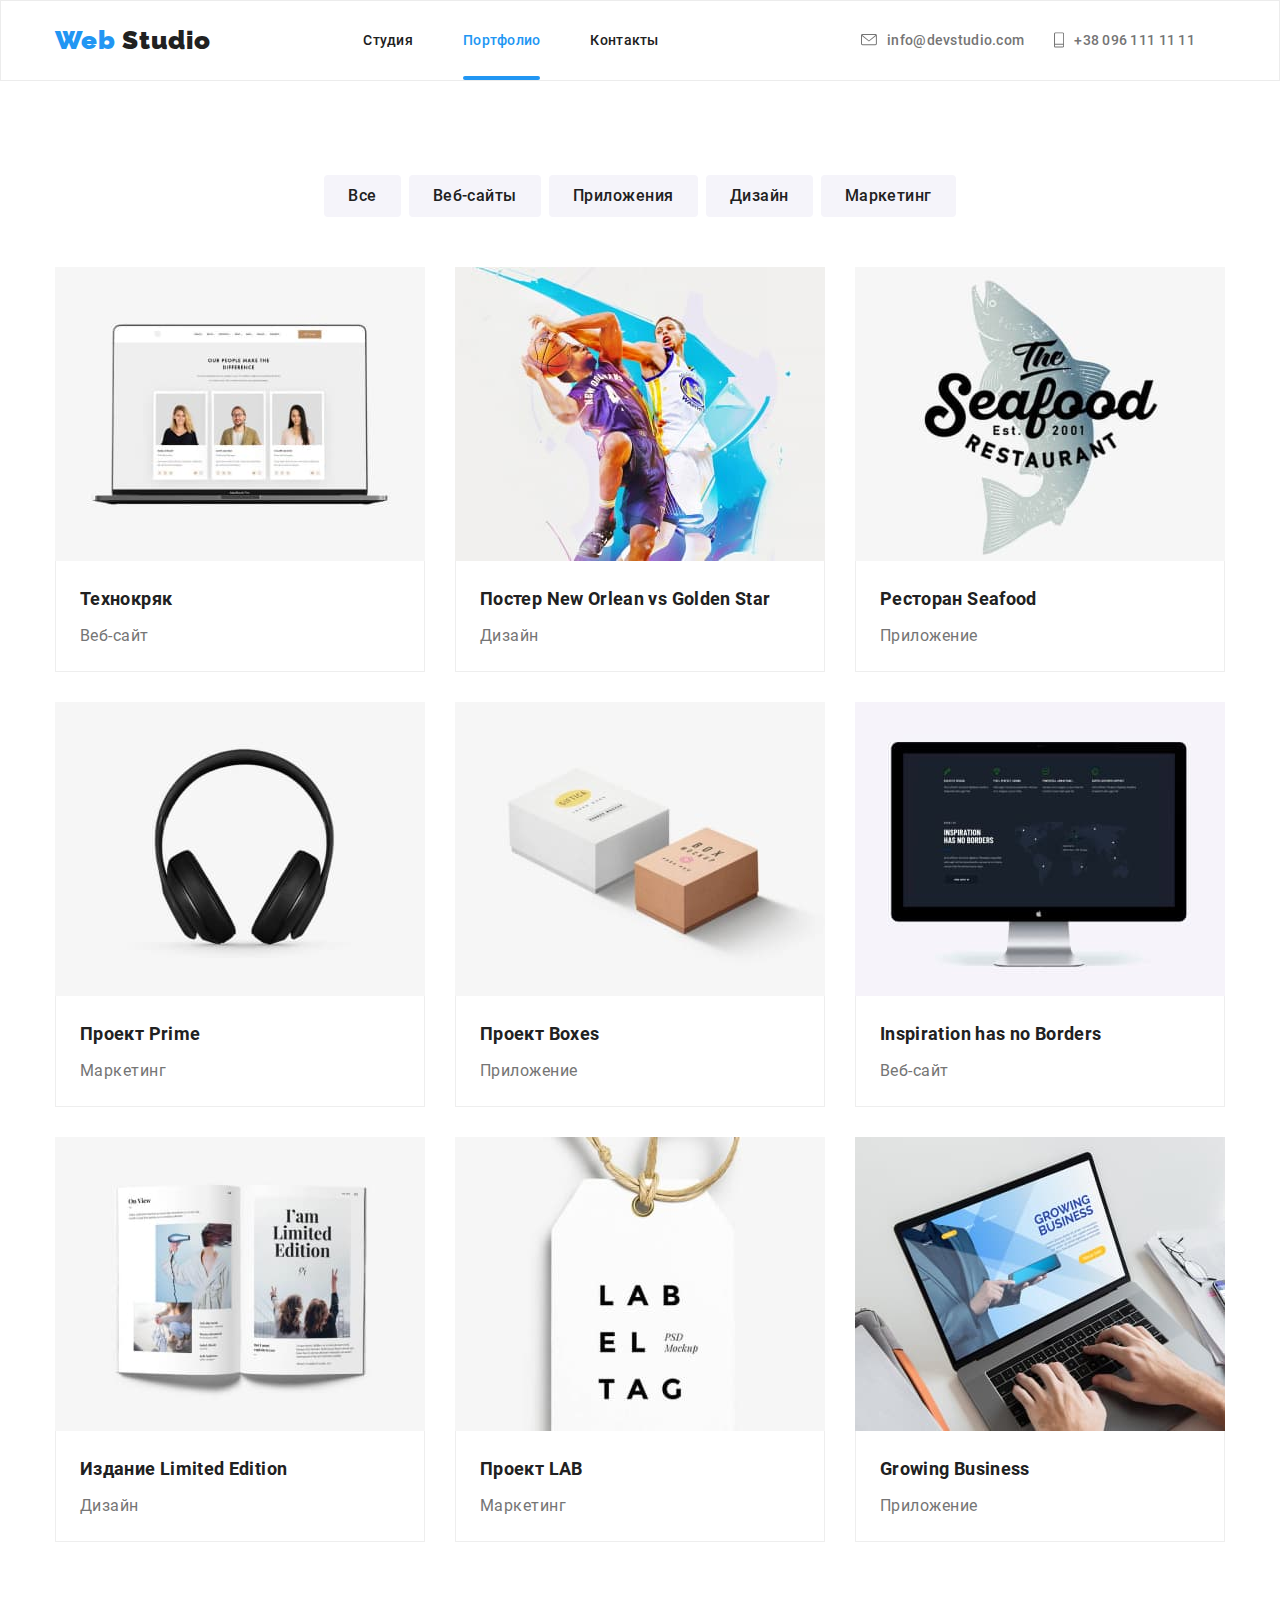
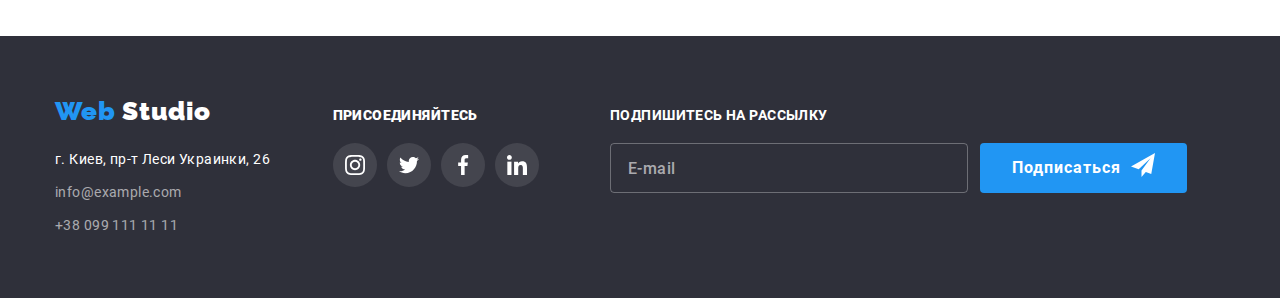
==== portfolio.html @ 79a1f480 "додав файли в новий репозиторій" ====
<!DOCTYPE html>
<html lang="ru">
  <head>
    <meta charset="UTF-8" />
    <meta name="viewport" content="width=device-width, initial-scale=1.0" />
    <title>Portfolio</title>
    <link rel="stylesheet" href="./css/portfolio.min.css" />
  </head>

  <body>
    <header class="header-page">
      <div class="container navigation">
        <a href="./" class="logo-header"
          ><span class="logo-web">Web </span>Studio</a
        >
        <nav>
          <ul class="list nav-list">
            <li class="nav-list-item">
              <a href="./index.html" class="menu-link"> Студия </a>
            </li>
            <li class="nav-list-item">
              <a href="./portfolio.html" class="menu-link current">Портфолио</a>
            </li>
            <li class="nav-list-item">
              <a href="#" class="menu-link">Контакты</a>
            </li>
          </ul>
        </nav>
        <div class="link-list">
          <a href="mailto:info@devstudio.com" class="contacts-link"
            ><svg class="mail-link" width="16" height="12">
              <use href="./img/icons/sprite.svg#icon-letter"></use>
            </svg>
            info@devstudio.com
          </a>

          <a href="tel:+380961111111" class="contacts-link"
            ><svg class="mail-link" width="10" height="16">
              <use href="./img/icons/sprite.svg#icon-mobile"></use>
            </svg>
            +38 096 111 11 11
          </a>
        </div>
      </div>
    </header>
    <main>
      <h1 hidden>Portfolio</h1>
      <!--Projects-->
      <section class="section-portfolio">
        <div class="container pf-container">
          <ul class="list button-list">
            <li class="button-list-item">
              <button type="button" class="btn-portfolio">Все</button>
            </li>
            <li class="button-list-item">
              <button type="button" class="btn-portfolio">Веб-сайты</button>
            </li>
            <li class="button-list-item">
              <button type="button" class="btn-portfolio">Приложения</button>
            </li>
            <li class="button-list-item">
              <button type="button" class="btn-portfolio">Дизайн</button>
            </li>
            <li class="button-list-item">
              <button type="button" class="btn-portfolio">Маркетинг</button>
            </li>
          </ul>
        </div>
        <div class="container">
          <ul class="list projects-list">
            <li class="projects-list-item">
              <a href="#" aria-label="ссылка Технокряк" class="project-link">
                <div class="portfolio-box">
                  <img
                    src="./portfolioimg/website1.jpg"
                    alt="Технокряк"
                    width="370"
                  />
                  <p class="text-portfolio-box">
                    Технокряк это современная площадка распространения
                    коронавируса. Компании используют эту платформу для
                    цифрового шпионажа и атак на защищённые сервера конкурентов.
                  </p>
                </div>
                <div class="text-border">
                  <h3 class="names-pf">Технокряк</h3>
                  <p class="text-pf">Веб-сайт</p>
                </div>
              </a>
            </li>
            <li class="projects-list-item">
              <a
                href="#"
                aria-label="Постер New Orlean vs Golden Star"
                class="project-link"
              >
                <div class="portfolio-box">
                  <img
                    src="./portfolioimg/design.jpg"
                    alt="Технокряк"
                    width="370"
                  />
                  <p class="text-portfolio-box">
                    Технокряк это современная площадка распространения
                    коронавируса. Компании используют эту платформу для
                    цифрового шпионажа и атак на защищённые сервера конкурентов.
                  </p>
                </div>
                <div class="text-border">
                  <h3 lang="eng" class="names-pf">
                    Постер New Orlean vs Golden Star
                  </h3>
                  <p class="text-pf">Дизайн</p>
                </div>
              </a>
            </li>
            <li class="projects-list-item">
              <a href="#" aria-label="Ресторан Seafood" class="project-link"
                ><div class="portfolio-box">
                  <img
                    src="./portfolioimg/app1.jpg"
                    alt="Технокряк"
                    width="370"
                  />
                  <p class="text-portfolio-box">
                    Технокряк это современная площадка распространения
                    коронавируса. Компании используют эту платформу для
                    цифрового шпионажа и атак на защищённые сервера конкурентов.
                  </p>
                </div>
                <div class="text-border">
                  <h3 class="names-pf">Ресторан Seafood</h3>
                  <p class="text-pf">Приложение</p>
                </div>
              </a>
            </li>
            <li class="projects-list-item">
              <a href="#" aria-label="Проект Prime" class="project-link"
                ><div class="portfolio-box">
                  <img
                    src="./portfolioimg/marketing.jpg"
                    alt="Технокряк"
                    width="370"
                  />
                  <p class="text-portfolio-box">
                    Технокряк это современная площадка распространения
                    коронавируса. Компании используют эту платформу для
                    цифрового шпионажа и атак на защищённые сервера конкурентов.
                  </p>
                </div>
                <div class="text-border">
                  <h3 class="names-pf">Проект Prime</h3>
                  <p class="text-pf">Маркетинг</p>
                </div>
              </a>
            </li>
            <li class="projects-list-item">
              <a href="#" aria-label="Проект Boxes" class="project-link"
                ><div class="portfolio-box">
                  <img
                    src="./portfolioimg/app2.jpg"
                    alt="Технокряк"
                    width="370"
                  />
                  <p class="text-portfolio-box">
                    Технокряк это современная площадка распространения
                    коронавируса. Компании используют эту платформу для
                    цифрового шпионажа и атак на защищённые сервера конкурентов.
                  </p>
                </div>
                <div class="text-border">
                  <h3 class="names-pf">Проект Boxes</h3>
                  <p class="text-pf">Приложение</p>
                </div>
              </a>
            </li>
            <li class="projects-list-item">
              <a
                href="#"
                aria-label="Inspiration has no Borders"
                class="project-link"
                ><div class="portfolio-box">
                  <img
                    src="./portfolioimg/website2.jpg"
                    alt="Технокряк"
                    width="370"
                  />
                  <p class="text-portfolio-box">
                    Технокряк это современная площадка распространения
                    коронавируса. Компании используют эту платформу для
                    цифрового шпионажа и атак на защищённые сервера конкурентов.
                  </p>
                </div>
                <div class="text-border">
                  <h3 lang="eng" class="names-pf">
                    Inspiration has no Borders
                  </h3>
                  <p class="text-pf">Веб-сайт</p>
                </div>
              </a>
            </li>
            <li class="projects-list-item">
              <a
                href="#"
                aria-label="Издание Limited Edition"
                class="project-link"
                ><div class="portfolio-box">
                  <img
                    src="./portfolioimg/design2.jpg"
                    alt="Технокряк"
                    width="370"
                  />
                  <p class="text-portfolio-box">
                    Технокряк это современная площадка распространения
                    коронавируса. Компании используют эту платформу для
                    цифрового шпионажа и атак на защищённые сервера конкурентов.
                  </p>
                </div>
                <div class="text-border">
                  <h3 class="names-pf">Издание Limited Edition</h3>
                  <p class="text-pf">Дизайн</p>
                </div>
              </a>
            </li>
            <li class="projects-list-item">
              <a href="#" aria-label="Проект LAB" class="project-link"
                ><div class="portfolio-box">
                  <img
                    src="./portfolioimg/marketing2.jpg"
                    alt="Технокряк"
                    width="370"
                  />
                  <p class="text-portfolio-box">
                    Технокряк это современная площадка распространения
                    коронавируса. Компании используют эту платформу для
                    цифрового шпионажа и атак на защищённые сервера конкурентов.
                  </p>
                </div>
                <div class="text-border">
                  <h3 class="names-pf">Проект LAB</h3>
                  <p class="text-pf">Маркетинг</p>
                </div>
              </a>
            </li>
            <li class="projects-list-item">
              <a href="#" aria-label="Growing Business" class="project-link">
                <div class="portfolio-box">
                  <img
                    src="./portfolioimg/app3.jpg"
                    alt="Технокряк"
                    width="370"
                  />
                  <p class="text-portfolio-box">
                    Технокряк это современная площадка распространения
                    коронавируса. Компании используют эту платформу для
                    цифрового шпионажа и атак на защищённые сервера конкурентов.
                  </p>
                </div>
                <div class="text-border">
                  <h3 lang="eng" class="names-pf">Growing Business</h3>
                  <p class="text-pf">Приложение</p>
                </div>
              </a>
            </li>
          </ul>
        </div>
      </section>
    </main>

    <footer class="footer">
      <div class="container footer-container">
        <div class="footer-div">
          <a href="./" class="logo-footer"
            ><span class="logo-web">Web </span>Studio</a
          >
          <address class="address">
            <p>г. Киев, пр-т Леси Украинки, 26</p>
            <a href="mailto:info@example.com" class="address-link"
              >info@example.com</a
            >
            <a href="tel:+380991111111" class="address-link"
              >+38 099 111 11 11</a
            >
          </address>
        </div>

        <!--JoinUS-->
        <div class="join-us footer-div">
          <p><b>ПРИСОЕДИНЯЙТЕСЬ</b></p>
          <ul class="list join-us-list">
            <li class="join-us-list-item item-instagram">
              <a href="#" aria-label="ссылка Instagram"></a>
            </li>
            <li class="join-us-list-item item-twitter">
              <a href="#" aria-label="ссылка Twitter"></a>
            </li>
            <li class="join-us-list-item item-facebook">
              <a href="#" aria-label="ссылка Facebook"></a>
            </li>
            <li class="join-us-list-item item-linkin">
              <a href="#" aria-label="ссылка LinkIn"></a>
            </li>
          </ul>
        </div>
        <!--for mailing-block-->
        <div class="mailing">
          <p><b>ПОДПИШИТЕСЬ НА РАССЫЛКУ</b></p>
          <div class="mailing-block">
            <input
              type="mail"
              class="input-mailing-block"
              placeholder="E-mail"
            />
            <button type="button" class="btn">Подписаться</button>
          </div>
        </div>
      </div>
    </footer>
  </body>
</html>
---- css/portfolio.min.css ----
@font-face{font-family:"Roboto";font-style:normal;font-weight:400;src:url("../fonts/roboto/roboto-v20-latin_cyrillic-regular.woff2") format("woff2"),url("../fonts/roboto/roboto-v20-latin_cyrillic-regular.woff") format("woff")}@font-face{font-family:"Roboto";font-style:normal;font-weight:500;src:url("../fonts/roboto/roboto-v20-latin_cyrillic-500.woff2") format("woff2"),url("../fonts/roboto/roboto-v20-latin_cyrillic-500.woff") format("woff")}@font-face{font-family:"Roboto";font-style:normal;font-weight:700;src:url("../fonts/roboto/roboto-v20-latin_cyrillic-700.woff2") format("woff2"),url("../fonts/roboto/roboto-v20-latin_cyrillic-700.woff") format("woff")}@font-face{font-family:"Roboto";font-style:normal;font-weight:900;src:url("../fonts/roboto/roboto-v20-latin_cyrillic-900.woff2") format("woff2"),url("../fonts/roboto/roboto-v20-latin_cyrillic-900.woff") format("woff")}@font-face{font-family:"Raleway";font-style:normal;font-weight:900;src:url("../fonts/raleway/raleway-v17-latin_cyrillic-900.woff2") format("woff2"),url("../fonts/raleway/raleway-v17-latin_cyrillic-900.woff") format("woff")}/*! modern-normalize v1.0.0 | MIT License | https://github.com/sindresorhus/modern-normalize */*,*::before,*::after{box-sizing:border-box}:root{tab-size:4}html{line-height:1.15;-webkit-text-size-adjust:100%}body{margin:0}body{font-family:system-ui,-apple-system,"Segoe UI",Roboto,Helvetica,Arial,sans-serif,"Apple Color Emoji","Segoe UI Emoji"}hr{height:0;color:inherit}abbr[title]{text-decoration:underline dotted}b,strong{font-weight:bolder}code,kbd,samp,pre{font-family:ui-monospace, SFMono-Regular, Consolas, "Liberation Mono", Menlo, monospace;font-size:1em}small{font-size:80%}sub,sup{font-size:75%;line-height:0;position:relative;vertical-align:baseline}sub{bottom:-0.25em}sup{top:-0.5em}table{text-indent:0;border-color:inherit}button,input,optgroup,select,textarea{font-family:inherit;font-size:100%;line-height:1.15;margin:0}button,select{text-transform:none}button,[type="button"],[type="reset"],[type="submit"]{-webkit-appearance:button}::-moz-focus-inner{border-style:none;padding:0}:-moz-focusring{outline:1px dotted ButtonText}:-moz-ui-invalid{box-shadow:none}legend{padding:0}progress{vertical-align:baseline}::-webkit-inner-spin-button,::-webkit-outer-spin-button{height:auto}[type="search"]{-webkit-appearance:textfield;outline-offset:-2px}::-webkit-search-decoration{-webkit-appearance:none}::-webkit-file-upload-button{-webkit-appearance:button;font:inherit}summary{display:list-item}html{box-sizing:border-box}*,*::before,*::after{box-sizing:inherit}body{font-family:Roboto, sans-serif;font-size:14px;line-height:1.714;letter-spacing:0.03em;background-color:#fff;color:#757575;margin:0px}.container{width:1200px;padding-left:15px;padding-right:15px;margin-left:auto;margin-right:auto}.pf-container{margin-bottom:50px}section{padding-top:94px;padding-bottom:94px}.section-title{margin-bottom:50px;font-weight:700;font-size:36px;line-height:1.167;letter-spacing:0.03em;text-align:center;color:#212121}.main-text{font-weight:400;font-size:14px;line-height:1.714;letter-spacing:0.03em;color:#757575}h2,p{margin-top:0px;margin-bottom:0px}.list{list-style:none;margin:0;padding:0}.logo-header,.logo-footer,.logo-web{font-family:Raleway, sans-serif;font-style:normal;font-weight:bold;font-size:26px;line-height:1.192;letter-spacing:0.03em;text-decoration:none}.logo-header{color:#212121}.logo-footer{color:#fff}.logo-web{color:#2196f3}.menu-link{display:block;font-style:normal;font-weight:500;font-size:14px;line-height:1.143;letter-spacing:0.02em;color:#212121;text-decoration:none;transition:color 250ms cubic-bezier(0.4, 0, 0.2, 1)}.menu-link:hover,.menu-link:focus{color:#2196f3}.menu-link.current{color:#2196f3}.current::after{content:" ";position:absolute;left:0;bottom:-32px;display:block;width:100%;height:4px;border-radius:2px;color:#2196f3;background-color:#2196f3}.pf-container{margin-bottom:50px}.button-list{display:flex;justify-content:center}.button-list-item:not(:last-child){margin-right:8px}.btn-portfolio{display:inline-flex;padding:6px 22px;font-family:inherit;font-weight:500;font-size:16px;line-height:1.625;letter-spacing:0.03em;color:#212121;background-color:#f5f4fa;border-color:transparent;border-radius:4px;box-shadow:none;transition:color 250ms cubic-bezier(0.4, 0, 0.2, 1),box-shadow 250ms cubic-bezier(0.4, 0, 0.2, 1),background-color 250ms cubic-bezier(0.4, 0, 0.2, 1)}.btn-portfolio:hover,.btn-portfolio:focus{color:#fff;background-color:#2196f3;box-shadow:0px 3px 1px rgba(0,0,0,0.1),0px 1px 2px rgba(0,0,0,0.08),0px 2px 2px rgba(0,0,0,0.12)}.projects-list{display:flex;flex-wrap:wrap}.projects-list-item{width:calc((100% - 30px * 2) / 3);margin-right:30px;justify-content:center;box-shadow:none}.projects-list-item:hover,.projects-list-item:focus{box-shadow:0px 1px 1px rgba(0,0,0,0.12),0px 4px 4px rgba(0,0,0,0.06),1px 4px 6px rgba(0,0,0,0.16)}.projects-list-item:nth-child(3n){margin-right:0}.projects-list-item:nth-child(n+4){margin-top:30px}.projects-list-item a{text-decoration:none}.project-link p,.project-link h3{padding-left:24px;padding-right:24px}.portfolio-box{position:relative;height:294px;overflow:hidden}.text-portfolio-box{padding:63px 24px;position:absolute;top:0;left:0;opacity:0;transform:translateY(100%);transition:transform 250ms cubic-bezier(0.4, 0, 0.2, 1);z-index:1;font-style:normal;font-weight:400;font-size:18px;line-height:1.56;color:#fff;background:rgba(33,150,243,0.9)}.projects-list-item:hover .text-portfolio-box{transform:translateY(0);opacity:1}.text-border{margin:0;padding-top:20px;padding-bottom:20px;border:1px solid #eeeeee;border-top:none;z-index:3}.names-pf{margin-top:0;margin-bottom:4px;font-style:normal;font-weight:700;font-size:18px;line-height:2;letter-spacing:0.02em;color:#212121}.text-pf{font-style:normal;font-weight:400;font-size:16px;line-height:1.88;letter-spacing:0.03em;color:#757575}.btn{display:inline-flex;padding:10px 32px;min-width:200px;font-family:inherit;font-weight:700;font-size:16px;line-height:1.875;letter-spacing:0.06em;border-radius:4px;color:#fff;background-color:#2196f3;border:transparent;box-shadow:none}.btn:hover,.btn:focus{color:#fff;background-color:#2196f3;box-shadow:0px 3px 1px rgba(0,0,0,0.1),0px 1px 2px rgba(0,0,0,0.08),0px 2px 2px rgba(0,0,0,0.12)}.modal .btn{justify-content:center;box-shadow:0px 4px 4px rgba(0,0,0,0.15)}.modal-button{position:absolute;top:4px;right:8px;display:inline-flex;justify-content:center;align-items:center;width:35px;height:35px;border-radius:50%;border:1px solid rgba(0,0,0,0.1);background-color:#fff;transition:fill 250ms cubic-bezier(0.4, 0, 0.2, 1)}.modal-button:hover,.modal-button:focus{fill:#2196f3;outline:none}.mailing-block{display:flex;margin-top:20px}.mailing-block .btn::after{content:" ";background-image:url("../../img/icons/sendicon.svg");background-repeat:no-repeat;margin-left:10px;width:24px;height:24px}.mailing-block .btn:hover{color:#fff;background-color:#2196f3}.form{width:448px}.form-logo{position:absolute;top:50%;left:12px;transform:translateY(-50%);transition:fill 250ms cubic-bezier(0.4, 0, 0.2, 1)}.form-field:focus-within .form-logo{fill:#2196f3}.form-field{position:relative;display:flex;margin-top:30px;font-style:normal;font-weight:500;font-size:14px;line-height:1.7;letter-spacing:0.03em;color:rgba(117,117,117,0.5)}.form-field-input{width:100%;height:40px;margin:0;padding-left:40px;font:inherit;border:1px solid rgba(33,33,33,0.2);border-radius:4px;transition:border 250ms cubic-bezier(0.4, 0, 0.2, 1)}.form-field-label{position:absolute;transform:translateY(-150%);font-style:normal;font-weight:500;font-size:12px;line-height:1.17;color:#757575}.form-field-textarea{width:100%;height:96px;margin:0;padding-left:12px;font:inherit;border:1px solid rgba(33,33,33,0.2);border-radius:4px;resize:none;transition:border 250ms cubic-bezier(0.4, 0, 0.2, 1)}.form-field:focus-within .form-field-input{border:1px solid #2196f3;border-radius:4px;outline:none}.form-field-textarea::placeholder{font-family:Roboto;font-style:normal;font-weight:500;font-size:14px;line-height:1.14;letter-spacing:0.01em;color:rgba(117,117,117,0.5)}.form-field:focus-within .form-field-textarea{border:1px solid #2196f3;border-radius:4px;outline:none}.form-field-agree{position:relative;display:flex;justify-content:start;align-items:center;width:100%;margin-top:30px;margin-bottom:35px;padding-left:10px;padding-right:10px}.form-field-agree-label{display:flex;align-items:center;padding-left:20px}.form-field-agree-input{position:absolute;appearance:none;-webkit-appearance:none;-moz-appearance:none}.form-field-agree .checked-icon{position:absolute;transform:translateX(-20px);display:inline-block;width:16px;height:15px;border:2px solid #212121;border-radius:2px;transition:border 250ms cubic-bezier(0.4, 0, 0.2, 1)}.form-field-agree .form-field-link{margin-left:5px;font-style:normal;font-weight:500;font-size:14px;line-height:1.7;letter-spacing:0.03em;color:#2196f3}.form-field-agree-input:checked+.checked-icon{border-color:#2196f3;background-color:#2196f3;background-image:url(../img/check.svg);background-size:contain;background-origin:border-box}.input-mailing-block{display:inline-block;margin-right:12px;padding-left:17px;width:358px;height:50px;font-family:inherit;font-style:normal;font-weight:500;font-size:16px;line-height:1.25;letter-spacing:0.03em;color:rgba(255,255,255,0.6);background-color:transparent;border:1px solid rgba(255,255,255,0.3);border-radius:4px}.input-mailing-block::placeholder{font-style:normal;font-weight:500;font-size:16px;line-height:1.25;letter-spacing:0.03em;color:rgba(255,255,255,0.6)}.header-page{display:flex;border:1px solid #ececec}.navigation{display:flex;justify-content:space-between;align-items:center;padding-top:24px;padding-bottom:24px}.nav-list{display:flex}.nav-list-item{position:relative}.nav-list-item:not(last-child){margin-right:50px}.link-list{display:flex}.contacts-link{display:inline-flex;align-items:center;font-style:normal;font-weight:500;font-size:14px;line-height:1.142;letter-spacing:0.02em;text-decoration:none;color:#757575;transition:color 250ms cubic-bezier(0.4, 0, 0.2, 1)}.contacts-link:hover,.contacts-link:focus{color:#2196f3}.contacts-link:not(last-child){margin-right:30px}.mail-link{display:inline-block;vertical-align:middle;margin-right:10px;fill:currentColor}.footer{padding-top:60px;padding-bottom:60px;background:#2f303a}.footer-container{display:flex;align-items:baseline}.footer-div{width:calc((50% - 30px) / 2)}.footer-div-div:not(:last-child){margin-right:30px}.join-us{font-weight:700;font-size:14px;line-height:1.143;letter-spacing:0.03em;color:#fff}.join-us-list{display:flex;margin-top:20px}.join-us-list-item{width:44px;height:44px;background-repeat:no-repeat;background-position:center;border-radius:50%;background-color:rgba(255,255,255,0.1);transition:background-color 250ms cubic-bezier(0.4, 0, 0.2, 1)}.join-us-list-item:not(:last-child){margin-right:10px}.join-us-list-item:hover,.join-us-list-item:focus{background-color:#2196f3}.mailing{font-size:14px;line-height:1.143;letter-spacing:0.03em;color:#fff}.item-instagram{background-image:url("../img/icons/instagramft.svg")}.item-twitter{background-image:url("../img/icons/twitterft.svg")}.item-facebook{background-image:url("../img/icons/facebookft.svg")}.item-linkin{background-image:url("../img/icons/linkedinft.svg")}.address{margin-top:20px;font-style:inherit;font-weight:400;font-size:14px;line-height:1.714;letter-spacing:0.03em;color:#fff}.address-link{display:block;font-weight:400;font-size:14px;line-height:1.714;letter-spacing:0.03em;text-decoration:none;color:rgba(255,255,255,0.6);transition:color 250ms cubic-bezier(0.4, 0, 0.2, 1)}.address-link:hover,.address-link:focus{color:#2196f3}.address p{display:inline-block;margin-bottom:9px}.address-link:not(:last-child){margin-bottom:9px}
/*# sourceMappingURL=portfolio.min.css.map */
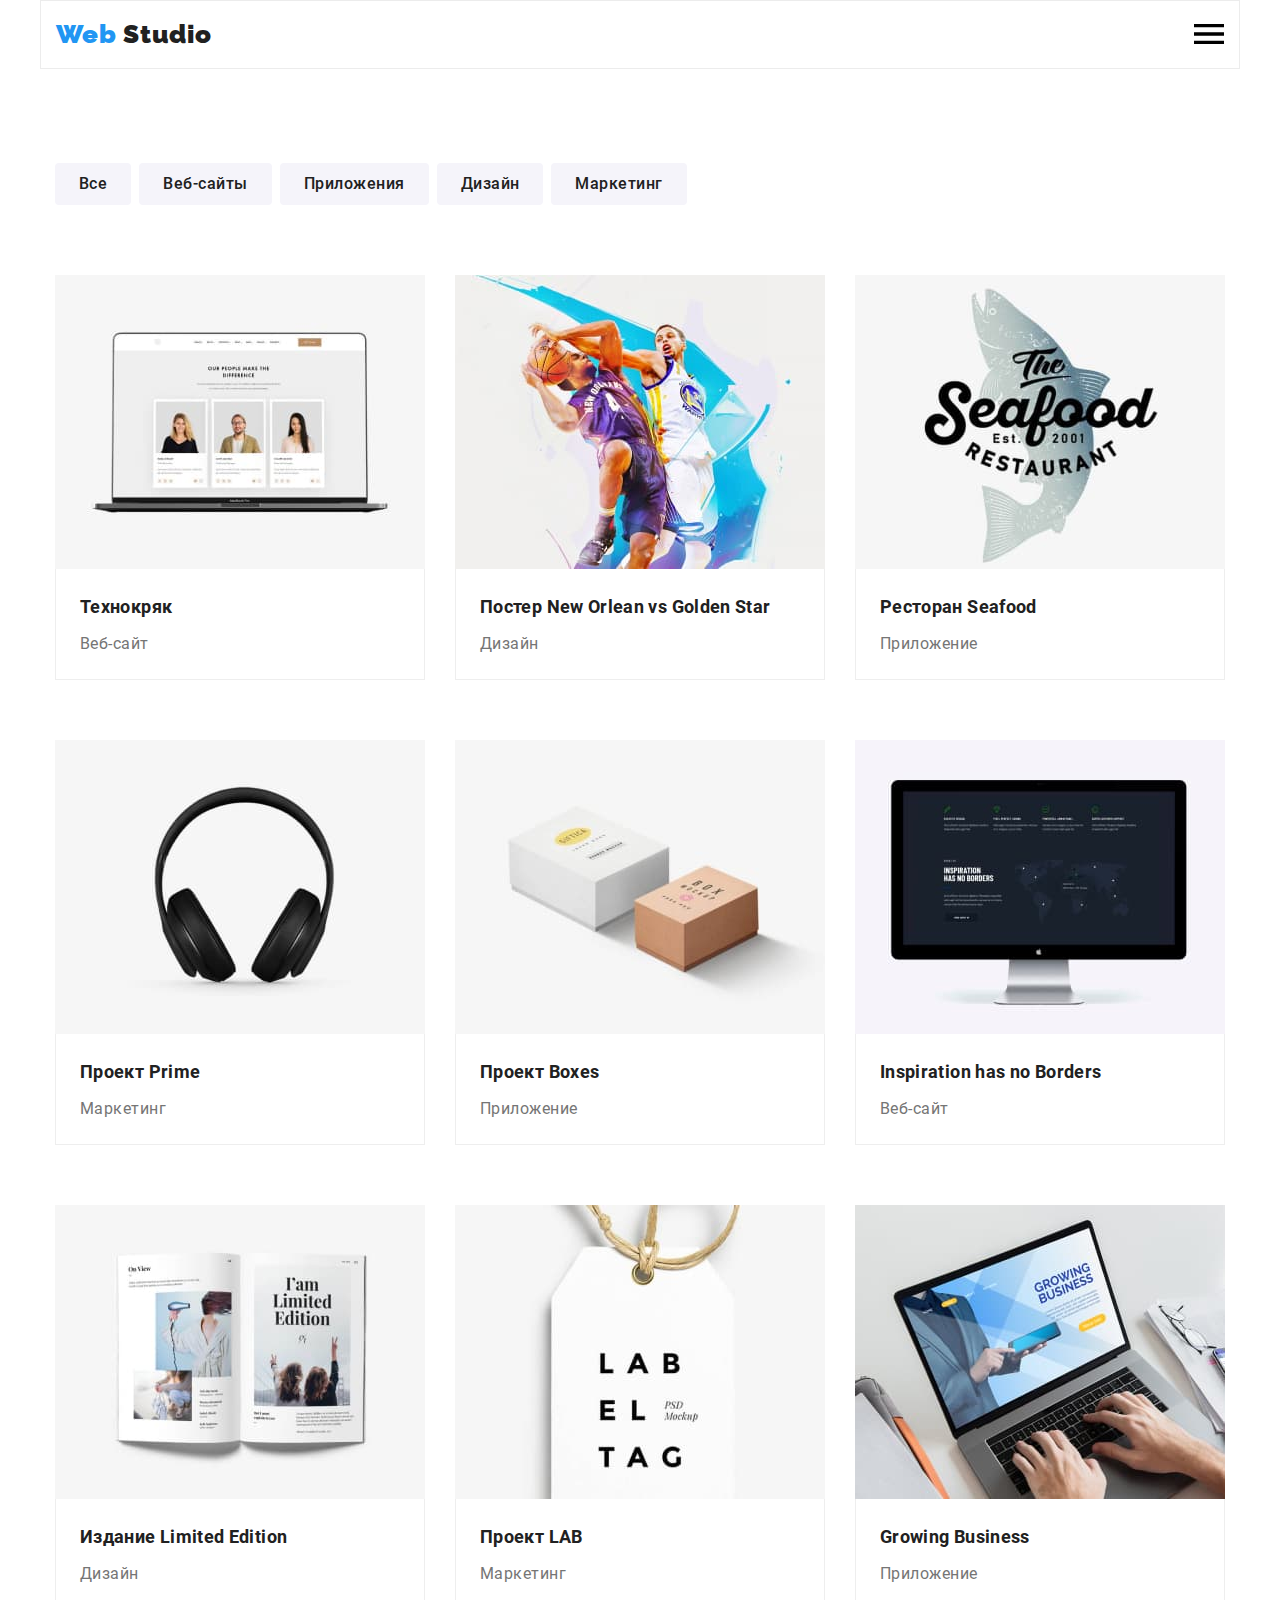
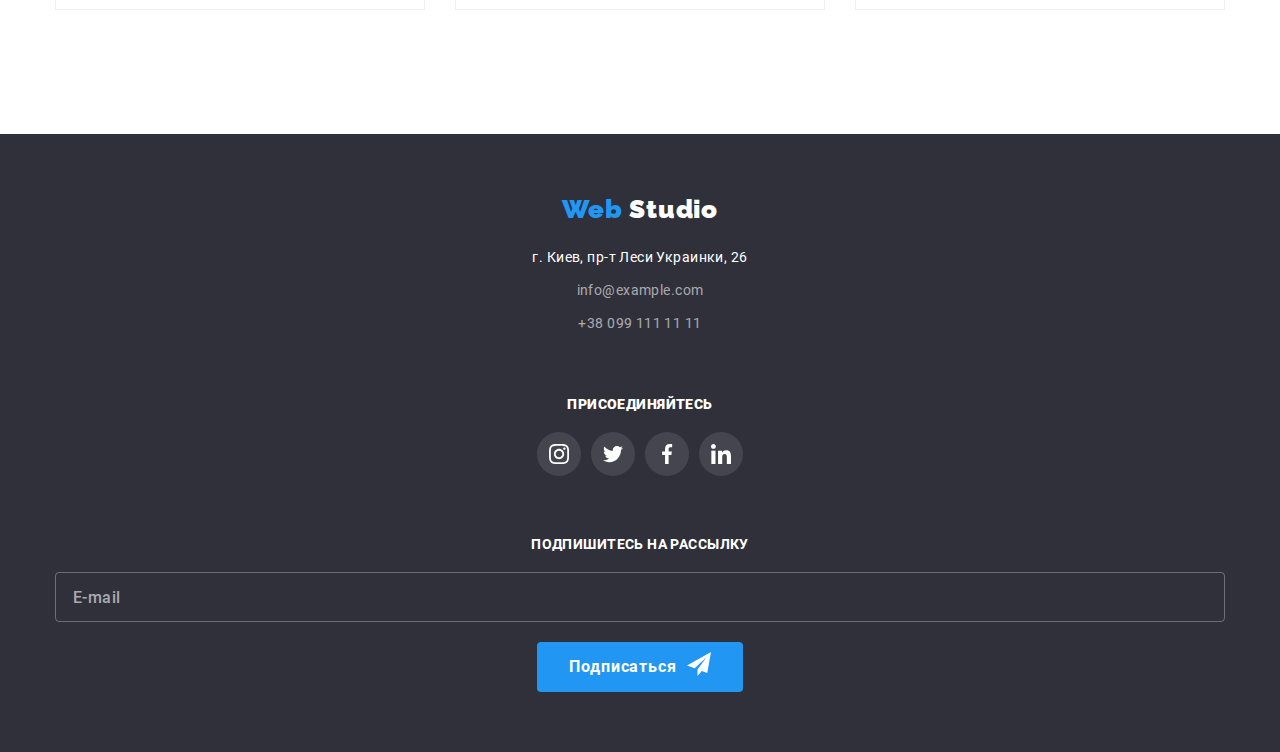
==== commit 3ca1abf0: "завершив мобільну портфоліо" ====
--- a/portfolio.html
+++ b/portfolio.html
@@ -13,33 +13,55 @@
         <a href="./" class="logo-header"
           ><span class="logo-web">Web </span>Studio</a
         >
-        <nav>
-          <ul class="list nav-list">
-            <li class="nav-list-item">
-              <a href="./index.html" class="menu-link"> Студия </a>
-            </li>
-            <li class="nav-list-item">
-              <a href="./portfolio.html" class="menu-link current">Портфолио</a>
-            </li>
-            <li class="nav-list-item">
-              <a href="#" class="menu-link">Контакты</a>
-            </li>
-          </ul>
-        </nav>
-        <div class="link-list">
-          <a href="mailto:info@devstudio.com" class="contacts-link"
-            ><svg class="mail-link" width="16" height="12">
-              <use href="./img/icons/sprite.svg#icon-letter"></use>
-            </svg>
-            info@devstudio.com
-          </a>
-
-          <a href="tel:+380961111111" class="contacts-link"
-            ><svg class="mail-link" width="10" height="16">
-              <use href="./img/icons/sprite.svg#icon-mobile"></use>
-            </svg>
-            +38 096 111 11 11
-          </a>
+        <button type="button" class="btn-bg is-open" data-menu-button>
+          <svg
+            width="30"
+            height="30"
+            aria-label="Переключатель мобильного меню"
+          >
+            <use
+              class="icon-menu"
+              href="./img/icons/sprite.svg#icon-menu-mob"
+            ></use>
+            <use
+              class="icon-close"
+              href="./img/icons/sprite.svg#icon-close"
+            ></use>
+          </svg>
+        </button>
+
+        <div class="bg-menu" data-menu>
+          <nav>
+            <ul class="list nav-list">
+              <li class="nav-list-item">
+                <a href="./index.html" class="menu-link"> Студия </a>
+              </li>
+              <li class="nav-list-item">
+                <a href="./portfolio.html" class="menu-link current"
+                  >Портфолио</a
+                >
+              </li>
+              <li class="nav-list-item">
+                <a href="#" class="menu-link">Контакты</a>
+              </li>
+            </ul>
+          </nav>
+
+          <div class="link-list">
+            <a href="mailto:info@devstudio.com" class="contacts-link"
+              ><svg class="mail-link" width="16" height="12">
+                <use href="./img/icons/sprite.svg#icon-letter"></use>
+              </svg>
+              info@devstudio.com
+            </a>
+
+            <a href="tel:+380961111111" class="contacts-link"
+              ><svg class="mail-link" width="10" height="16">
+                <use href="./img/icons/sprite.svg#icon-mobile"></use>
+              </svg>
+              +38 096 111 11 11
+            </a>
+          </div>
         </div>
       </div>
     </header>
@@ -316,5 +338,7 @@
         </div>
       </div>
     </footer>
+
+    <script src="./js/menu.js"></script>
   </body>
 </html>
--- a/css/portfolio.min.css
+++ b/css/portfolio.min.css
@@ -1,3 +1,3 @@
 @font-face{font-family:"Roboto";font-style:normal;font-weight:400;src:url("../fonts/roboto/roboto-v20-latin_cyrillic-regular.woff2") format("woff2"),url("../fonts/roboto/roboto-v20-latin_cyrillic-regular.woff") format("woff")}@font-face{font-family:"Roboto";font-style:normal;font-weight:500;src:url("../fonts/roboto/roboto-v20-latin_cyrillic-500.woff2") format("woff2"),url("../fonts/roboto/roboto-v20-latin_cyrillic-500.woff") format("woff")}@font-face{font-family:"Roboto";font-style:normal;font-weight:700;src:url("../fonts/roboto/roboto-v20-latin_cyrillic-700.woff2") format("woff2"),url("../fonts/roboto/roboto-v20-latin_cyrillic-700.woff") format("woff")}@font-face{font-family:"Roboto";font-style:normal;font-weight:900;src:url("../fonts/roboto/roboto-v20-latin_cyrillic-900.woff2") format("woff2"),url("../fonts/roboto/roboto-v20-latin_cyrillic-900.woff") format("woff")}@font-face{font-family:"Raleway";font-style:normal;font-weight:900;src:url("../fonts/raleway/raleway-v17-latin_cyrillic-900.woff2") format("woff2"),url("../fonts/raleway/raleway-v17-latin_cyrillic-900.woff") format("woff")}/*! modern-normalize v1.0.0 | MIT License | https://github.com/sindresorhus/modern-normalize */*,*::before,*::after{box-sizing:border-box}:root{tab-size:4}html{line-height:1.15;-webkit-text-size-adjust:100%}body{margin:0}body{font-family:system-ui,-apple-system,"Segoe UI",Roboto,Helvetica,Arial,sans-serif,"Apple Color Emoji","Segoe UI Emoji"}hr{height:0;color:inherit}abbr[title]{text-decoration:underline dotted}b,strong{font-weight:bolder}code,kbd,samp,pre{font-family:ui-monospace, SFMono-Regular, Consolas, "Liberation Mono", Menlo,- monospace;font-size:1em}small{font-size:80%}sub,sup{font-size:75%;line-height:0;position:relative;vertical-align:baseline}sub{bottom:-0.25em}sup{top:-0.5em}table{text-indent:0;border-color:inherit}button,input,optgroup,select,textarea{font-family:inherit;font-size:100%;line-height:1.15;margin:0}button,select{text-transform:none}button,[type="button"],[type="reset"],[type="submit"]{-webkit-appearance:button}::-moz-focus-inner{border-style:none;padding:0}:-moz-focusring{outline:1px dotted ButtonText}:-moz-ui-invalid{box-shadow:none}legend{padding:0}progress{vertical-align:baseline}::-webkit-inner-spin-button,::-webkit-outer-spin-button{height:auto}[type="search"]{-webkit-appearance:textfield;outline-offset:-2px}::-webkit-search-decoration{-webkit-appearance:none}::-webkit-file-upload-button{-webkit-appearance:button;font:inherit}summary{display:list-item}html{box-sizing:border-box}*,*::before,*::after{box-sizing:inherit}body{font-family:Roboto, sans-serif;font-size:14px;line-height:1.714;letter-spacing:0.03em;background-color:#fff;color:#757575;margin:0px}.container{width:1200px;padding-left:15px;padding-right:15px;margin-left:auto;margin-right:auto}.pf-container{margin-bottom:50px}section{padding-top:94px;padding-bottom:94px}.section-title{margin-bottom:50px;font-weight:700;font-size:36px;line-height:1.167;letter-spacing:0.03em;text-align:center;color:#212121}.main-text{font-weight:400;font-size:14px;line-height:1.714;letter-spacing:0.03em;color:#757575}h2,p{margin-top:0px;margin-bottom:0px}.list{list-style:none;margin:0;padding:0}.logo-header,.logo-footer,.logo-web{font-family:Raleway, sans-serif;font-style:normal;font-weight:bold;font-size:26px;line-height:1.192;letter-spacing:0.03em;text-decoration:none}.logo-header{color:#212121}.logo-footer{color:#fff}.logo-web{color:#2196f3}.menu-link{display:block;font-style:normal;font-weight:500;font-size:14px;line-height:1.143;letter-spacing:0.02em;color:#212121;text-decoration:none;transition:color 250ms cubic-bezier(0.4, 0, 0.2, 1)}.menu-link:hover,.menu-link:focus{color:#2196f3}.menu-link.current{color:#2196f3}.current::after{content:" ";position:absolute;left:0;bottom:-32px;display:block;width:100%;height:4px;border-radius:2px;color:#2196f3;background-color:#2196f3}.pf-container{margin-bottom:50px}.button-list{display:flex;justify-content:center}.button-list-item:not(:last-child){margin-right:8px}.btn-portfolio{display:inline-flex;padding:6px 22px;font-family:inherit;font-weight:500;font-size:16px;line-height:1.625;letter-spacing:0.03em;color:#212121;background-color:#f5f4fa;border-color:transparent;border-radius:4px;box-shadow:none;transition:color 250ms cubic-bezier(0.4, 0, 0.2, 1),box-shadow 250ms cubic-bezier(0.4, 0, 0.2, 1),background-color 250ms cubic-bezier(0.4, 0, 0.2, 1)}.btn-portfolio:hover,.btn-portfolio:focus{color:#fff;background-color:#2196f3;box-shadow:0px 3px 1px rgba(0,0,0,0.1),0px 1px 2px rgba(0,0,0,0.08),0px 2px 2px rgba(0,0,0,0.12)}.projects-list{display:flex;flex-wrap:wrap}.projects-list-item{width:calc((100% - 30px * 2) / 3);margin-right:30px;justify-content:center;box-shadow:none}.projects-list-item:hover,.projects-list-item:focus{box-shadow:0px 1px 1px rgba(0,0,0,0.12),0px 4px 4px rgba(0,0,0,0.06),1px 4px 6px rgba(0,0,0,0.16)}.projects-list-item:nth-child(3n){margin-right:0}.projects-list-item:nth-child(n+4){margin-top:30px}.projects-list-item a{text-decoration:none}.project-link p,.project-link h3{padding-left:24px;padding-right:24px}.portfolio-box{position:relative;height:294px;overflow:hidden}.text-portfolio-box{padding:63px 24px;position:absolute;top:0;left:0;opacity:0;transform:translateY(100%);transition:transform 250ms cubic-bezier(0.4, 0, 0.2, 1);z-index:1;font-style:normal;font-weight:400;font-size:18px;line-height:1.56;color:#fff;background:rgba(33,150,243,0.9)}.projects-list-item:hover .text-portfolio-box{transform:translateY(0);opacity:1}.text-border{margin:0;padding-top:20px;padding-bottom:20px;border:1px solid #eeeeee;border-top:none;z-index:3}.names-pf{margin-top:0;margin-bottom:4px;font-style:normal;font-weight:700;font-size:18px;line-height:2;letter-spacing:0.02em;color:#212121}.text-pf{font-style:normal;font-weight:400;font-size:16px;line-height:1.88;letter-spacing:0.03em;color:#757575}.btn{display:inline-flex;padding:10px 32px;min-width:200px;font-family:inherit;font-weight:700;font-size:16px;line-height:1.875;letter-spacing:0.06em;border-radius:4px;color:#fff;background-color:#2196f3;border:transparent;box-shadow:none}.btn:hover,.btn:focus{color:#fff;background-color:#2196f3;box-shadow:0px 3px 1px rgba(0,0,0,0.1),0px 1px 2px rgba(0,0,0,0.08),0px 2px 2px rgba(0,0,0,0.12)}.modal .btn{justify-content:center;box-shadow:0px 4px 4px rgba(0,0,0,0.15)}.modal-button{position:absolute;top:4px;right:8px;display:inline-flex;justify-content:center;align-items:center;width:35px;height:35px;border-radius:50%;border:1px solid rgba(0,0,0,0.1);background-color:#fff;transition:fill 250ms cubic-bezier(0.4, 0, 0.2, 1)}.modal-button:hover,.modal-button:focus{fill:#2196f3;outline:none}.mailing-block{display:flex;margin-top:20px}.mailing-block .btn::after{content:" ";background-image:url("../../img/icons/sendicon.svg");background-repeat:no-repeat;margin-left:10px;width:24px;height:24px}.mailing-block .btn:hover{color:#fff;background-color:#2196f3}.form{width:448px}.form-logo{position:absolute;top:50%;left:12px;transform:translateY(-50%);transition:fill 250ms cubic-bezier(0.4, 0, 0.2, 1)}.form-field:focus-within .form-logo{fill:#2196f3}.form-field{position:relative;display:flex;margin-top:30px;font-style:normal;font-weight:500;font-size:14px;line-height:1.7;letter-spacing:0.03em;color:rgba(117,117,117,0.5)}.form-field-input{width:100%;height:40px;margin:0;padding-left:40px;font:inherit;border:1px solid rgba(33,33,33,0.2);border-radius:4px;transition:border 250ms cubic-bezier(0.4, 0, 0.2, 1)}.form-field-label{position:absolute;transform:translateY(-150%);font-style:normal;font-weight:500;font-size:12px;line-height:1.17;color:#757575}.form-field-textarea{width:100%;height:96px;margin:0;padding-left:12px;font:inherit;border:1px solid rgba(33,33,33,0.2);border-radius:4px;resize:none;transition:border 250ms cubic-bezier(0.4, 0, 0.2, 1)}.form-field:focus-within .form-field-input{border:1px solid #2196f3;border-radius:4px;outline:none}.form-field-textarea::placeholder{font-family:Roboto;font-style:normal;font-weight:500;font-size:14px;line-height:1.14;letter-spacing:0.01em;color:rgba(117,117,117,0.5)}.form-field:focus-within .form-field-textarea{border:1px solid #2196f3;border-radius:4px;outline:none}.form-field-agree{position:relative;display:flex;justify-content:start;align-items:center;width:100%;margin-top:30px;margin-bottom:35px;padding-left:10px;padding-right:10px}.form-field-agree-label{display:flex;align-items:center;padding-left:20px}.form-field-agree-input{position:absolute;appearance:none;-webkit-appearance:none;-moz-appearance:none}.form-field-agree .checked-icon{position:absolute;transform:translateX(-20px);display:inline-block;width:16px;height:15px;border:2px solid #212121;border-radius:2px;transition:border 250ms cubic-bezier(0.4, 0, 0.2, 1)}.form-field-agree .form-field-link{margin-left:5px;font-style:normal;font-weight:500;font-size:14px;line-height:1.7;letter-spacing:0.03em;color:#2196f3}.form-field-agree-input:checked+.checked-icon{border-color:#2196f3;background-color:#2196f3;background-image:url(../img/check.svg);background-size:contain;background-origin:border-box}.input-mailing-block{display:inline-block;margin-right:12px;padding-left:17px;width:358px;height:50px;font-family:inherit;font-style:normal;font-weight:500;font-size:16px;line-height:1.25;letter-spacing:0.03em;color:rgba(255,255,255,0.6);background-color:transparent;border:1px solid rgba(255,255,255,0.3);border-radius:4px}.input-mailing-block::placeholder{font-style:normal;font-weight:500;font-size:16px;line-height:1.25;letter-spacing:0.03em;color:rgba(255,255,255,0.6)}.header-page{display:flex;border:1px solid #ececec}.navigation{display:flex;justify-content:space-between;align-items:center;padding-top:24px;padding-bottom:24px}.nav-list{display:flex}.nav-list-item{position:relative}.nav-list-item:not(last-child){margin-right:50px}.link-list{display:flex}.contacts-link{display:inline-flex;align-items:center;font-style:normal;font-weight:500;font-size:14px;line-height:1.142;letter-spacing:0.02em;text-decoration:none;color:#757575;transition:color 250ms cubic-bezier(0.4, 0, 0.2, 1)}.contacts-link:hover,.contacts-link:focus{color:#2196f3}.contacts-link:not(last-child){margin-right:30px}.mail-link{display:inline-block;vertical-align:middle;margin-right:10px;fill:currentColor}.footer{padding-top:60px;padding-bottom:60px;background:#2f303a}.footer-container{display:flex;align-items:baseline}.footer-div{width:calc((50% - 30px) / 2)}.footer-div-div:not(:last-child){margin-right:30px}.join-us{font-weight:700;font-size:14px;line-height:1.143;letter-spacing:0.03em;color:#fff}.join-us-list{display:flex;margin-top:20px}.join-us-list-item{width:44px;height:44px;background-repeat:no-repeat;background-position:center;border-radius:50%;background-color:rgba(255,255,255,0.1);transition:background-color 250ms cubic-bezier(0.4, 0, 0.2, 1)}.join-us-list-item:not(:last-child){margin-right:10px}.join-us-list-item:hover,.join-us-list-item:focus{background-color:#2196f3}.mailing{font-size:14px;line-height:1.143;letter-spacing:0.03em;color:#fff}.item-instagram{background-image:url("../img/icons/instagramft.svg")}.item-twitter{background-image:url("../img/icons/twitterft.svg")}.item-facebook{background-image:url("../img/icons/facebookft.svg")}.item-linkin{background-image:url("../img/icons/linkedinft.svg")}.address{margin-top:20px;font-style:inherit;font-weight:400;font-size:14px;line-height:1.714;letter-spacing:0.03em;color:#fff}.address-link{display:block;font-weight:400;font-size:14px;line-height:1.714;letter-spacing:0.03em;text-decoration:none;color:rgba(255,255,255,0.6);transition:color 250ms cubic-bezier(0.4, 0, 0.2, 1)}.address-link:hover,.address-link:focus{color:#2196f3}.address p{display:inline-block;margin-bottom:9px}.address-link:not(:last-child){margin-bottom:9px}
+ monospace;font-size:1em}small{font-size:80%}sub,sup{font-size:75%;line-height:0;position:relative;vertical-align:baseline}sub{bottom:-0.25em}sup{top:-0.5em}table{text-indent:0;border-color:inherit}button,input,optgroup,select,textarea{font-family:inherit;font-size:100%;line-height:1.15;margin:0}button,select{text-transform:none}button,[type="button"],[type="reset"],[type="submit"]{-webkit-appearance:button}::-moz-focus-inner{border-style:none;padding:0}:-moz-focusring{outline:1px dotted ButtonText}:-moz-ui-invalid{box-shadow:none}legend{padding:0}progress{vertical-align:baseline}::-webkit-inner-spin-button,::-webkit-outer-spin-button{height:auto}[type="search"]{-webkit-appearance:textfield;outline-offset:-2px}::-webkit-search-decoration{-webkit-appearance:none}::-webkit-file-upload-button{-webkit-appearance:button;font:inherit}summary{display:list-item}.bg-menu{display:none;position:absolute;top:100%;left:0;padding:60px 0;text-align:center;width:100%;background-color:#fff}.bg-menu.is-open{display:block}html{box-sizing:border-box}*,*::before,*::after{box-sizing:inherit}body{font-family:Roboto, sans-serif;font-size:14px;line-height:1.714;letter-spacing:0.03em;background-color:#fff;color:#757575;margin:0px}.container{width:100%;padding-left:15px;padding-right:15px;margin-left:auto;margin-right:auto}@media (min-width: 480px){.container{width:480px}}@media (min-width: 768px){.container{width:768px}}@media (min-width: 1200px){.container{width:1200px}}.pf-container{margin-bottom:40px}@media (min-width: 1200px){.pf-container{margin-bottom:50px}}@media (max-width: 479px){section{padding-top:60px;padding-bottom:60px}}@media (min-width: 480px){section{padding-top:60px;padding-bottom:60px}}@media (min-width: 1200px){section{padding-top:94px;padding-bottom:94px}}.section-title{font-weight:700;font-size:28px;line-height:1.167;letter-spacing:0.03em;text-align:center;color:#212121}@media (max-width: 479px){.section-title{padding-bottom:35px}}@media (min-width: 480px){.section-title{padding-bottom:35px}}@media (min-width: 1200px){.section-title{margin-bottom:50px;font-size:36px}}.main-text{font-weight:400;font-size:14px;line-height:1.714;letter-spacing:0.03em;color:#757575}h2,p{margin-top:0px;margin-bottom:0px}.list{list-style:none;margin:0;padding:0}.logo-header,.logo-footer,.logo-web{font-family:Raleway, sans-serif;font-style:normal;font-weight:bold;font-size:24px;line-height:1.192;letter-spacing:0.03em;text-decoration:none}@media (min-width: 1200px){.logo-header,.logo-footer,.logo-web{font-size:26px}}.logo-header{color:#212121}.logo-footer{color:#fff}.logo-web{color:#2196f3}.menu-link{display:block;font-style:normal;font-weight:500;font-size:14px;line-height:1.143;letter-spacing:0.02em;color:#212121;text-decoration:none;transition:color 250ms cubic-bezier(0.4, 0, 0.2, 1)}@media (max-width: 479px){.menu-link{position:relative;margin-bottom:40px;display:inline-block}}@media (min-width: 480px){.menu-link{position:relative;margin-bottom:40px;display:inline-block}}.menu-link:hover,.menu-link:focus{color:#2196f3}.menu-link.current{color:#2196f3}.current::after{content:" ";position:absolute;left:0;bottom:-10px;display:block;width:100%;height:4px;border-radius:2px;color:#2196f3;background-color:#2196f3}.button-list{display:flex;flex-wrap:wrap;justify-content:start}.button-list-item:not(:last-child){margin-right:8px}@media (max-width: 479px){.button-list-item:nth-child(-n+3){margin-bottom:20px}}@media (min-width: 480px){.button-list-item:nth-child(-n+3){margin-bottom:20px}}.btn-portfolio{display:inline-flex;padding:6px 22px;font-family:inherit;font-weight:500;font-size:16px;line-height:1.625;letter-spacing:0.03em;color:#212121;background-color:#f5f4fa;border-color:transparent;border-radius:4px;box-shadow:none;transition:color 250ms cubic-bezier(0.4, 0, 0.2, 1),box-shadow 250ms cubic-bezier(0.4, 0, 0.2, 1),background-color 250ms cubic-bezier(0.4, 0, 0.2, 1)}.btn-portfolio:hover,.btn-portfolio:focus{color:#fff;background-color:#2196f3;box-shadow:0px 3px 1px rgba(0,0,0,0.1),0px 1px 2px rgba(0,0,0,0.08),0px 2px 2px rgba(0,0,0,0.12)}@media (min-width: 1200px){.projects-list{display:flex;flex-wrap:wrap}}.projects-list-item{width:100%;box-shadow:none}.projects-list-item:not(:last-child){margin-bottom:30px}@media (min-width: 1200px){.projects-list-item{width:calc((100% - 30px * 2) / 3);margin-right:30px;justify-content:center}}.projects-list-item:hover,.projects-list-item:focus{box-shadow:0px 1px 1px rgba(0,0,0,0.12),0px 4px 4px rgba(0,0,0,0.06),1px 4px 6px rgba(0,0,0,0.16)}.projects-list-item:nth-child(3n){margin-right:0}@media (min-width: 1200px){.projects-list-item:nth-child(n+4){margin-top:30px}}.projects-list-item a{text-decoration:none}.project-link p,.project-link h3{padding-left:24px;padding-right:24px}.portfolio-box{position:relative;height:294px;overflow:hidden}.text-portfolio-box{padding:63px 24px;position:absolute;top:0;left:0;opacity:0;transform:translateY(100%);transition:transform 250ms cubic-bezier(0.4, 0, 0.2, 1);z-index:1;font-style:normal;font-weight:400;font-size:18px;line-height:1.56;color:#fff;background:rgba(33,150,243,0.9)}.projects-list-item:hover .text-portfolio-box{transform:translateY(0);opacity:1}.text-border{margin:0;padding-top:20px;padding-bottom:20px;border:1px solid #eeeeee;border-top:none;z-index:3}.names-pf{margin-top:0;margin-bottom:4px;font-style:normal;font-weight:700;font-size:18px;line-height:2;letter-spacing:0.02em;color:#212121}.text-pf{font-style:normal;font-weight:400;font-size:16px;line-height:1.88;letter-spacing:0.03em;color:#757575}.btn{display:inline-flex;padding:10px 32px;min-width:200px;font-family:inherit;font-weight:700;font-size:16px;line-height:1.875;letter-spacing:0.06em;border-radius:4px;color:#fff;background-color:#2196f3;border:transparent;box-shadow:none}.btn:hover,.btn:focus{color:#fff;background-color:#2196f3;box-shadow:0px 3px 1px rgba(0,0,0,0.1),0px 1px 2px rgba(0,0,0,0.08),0px 2px 2px rgba(0,0,0,0.12)}.modal .btn{justify-content:center;box-shadow:0px 4px 4px rgba(0,0,0,0.15)}.modal-button{position:absolute;top:4px;right:8px;display:inline-flex;justify-content:center;align-items:center;width:35px;height:35px;border-radius:50%;border:1px solid rgba(0,0,0,0.1);background-color:#fff;transition:fill 250ms cubic-bezier(0.4, 0, 0.2, 1)}.modal-button:hover,.modal-button:focus{fill:#2196f3;outline:none}.btn-bg{display:inline-flex;margin:0;padding:0;border:none;background-color:transparent;transition:fill 250ms cubic-bezier(0.4, 0, 0.2, 1)}.btn-bg:hover,.btn-bg:focus{fill:#2196f3}.icon-close{background-size:contain;background-origin:border-box}.btn-bg .icon-menu{display:none}.btn-bg.is-open .icon-close{display:none}.btn-bg.is-open .icon-menu{display:block}.mailing-block{margin-top:20px}@media (max-width: 479px){.mailing-block .btn{margin-top:20px}}@media (min-width: 480px){.mailing-block .btn{margin-top:20px}}.mailing-block .btn::after{content:" ";background-image:url("../img/icons/sendicon.svg");background-repeat:no-repeat;margin-left:10px;width:24px;height:24px}.mailing-block .btn:hover{color:#fff;background-color:#2196f3}.form{width:100%}.form-logo{position:absolute;top:50%;left:12px;transform:translateY(-50%);transition:fill 250ms cubic-bezier(0.4, 0, 0.2, 1)}.form-field:focus-within .form-logo{fill:#2196f3}.form-field{position:relative;display:flex;margin-top:30px;font-style:normal;font-weight:500;font-size:14px;line-height:1.7;letter-spacing:0.03em;color:rgba(117,117,117,0.5)}.form-field-input{width:100%;height:40px;margin:0;padding-left:40px;font:inherit;border:1px solid rgba(33,33,33,0.2);border-radius:4px;transition:border 250ms cubic-bezier(0.4, 0, 0.2, 1)}.form-field-label{position:absolute;transform:translateY(-150%);font-style:normal;font-weight:500;font-size:12px;line-height:1.17;color:#757575}.form-field-textarea{width:100%;height:96px;margin:0;padding-left:12px;font:inherit;border:1px solid rgba(33,33,33,0.2);border-radius:4px;resize:none;transition:border 250ms cubic-bezier(0.4, 0, 0.2, 1)}.form-field:focus-within .form-field-input{border:1px solid #2196f3;border-radius:4px;outline:none}.form-field-textarea::placeholder{font-family:Roboto;font-style:normal;font-weight:500;font-size:14px;line-height:1.14;letter-spacing:0.01em;color:rgba(117,117,117,0.5)}.form-field:focus-within .form-field-textarea{border:1px solid #2196f3;border-radius:4px;outline:none}.form-field-agree{position:relative;width:100%;margin-top:30px;margin-bottom:35px;padding-left:10px;padding-right:10px}@media (min-width: 1200px){.form-field-agree{display:flex;justify-content:start;align-items:center}}.form-field-agree-label{padding-left:20px;font-size:12px}.form-field-agree-input{position:absolute;appearance:none;-webkit-appearance:none;-moz-appearance:none}.form-field-agree .checked-icon{position:absolute;transform:translate(-20px, 4px);display:inline-block;width:16px;height:15px;border:2px solid #212121;border-radius:2px;transition:border 250ms cubic-bezier(0.4, 0, 0.2, 1)}.form-field-agree .form-field-link{font-style:normal;font-weight:500;font-size:12px;line-height:1.7;letter-spacing:0.03em;color:#2196f3}@media (min-width: 1200px){.form-field-agree .form-field-link{font-size:14px}}.form-field-agree-input:checked+.checked-icon{border-color:#2196f3;background-color:#2196f3;background-image:url(../img/check.svg);background-size:contain;background-origin:border-box}.input-mailing-block{display:inline-block;margin-right:12px;padding-left:17px;width:100%;height:50px;font-family:inherit;font-style:normal;font-weight:500;font-size:16px;line-height:1.25;letter-spacing:0.03em;color:rgba(255,255,255,0.6);background-color:transparent;border:1px solid rgba(255,255,255,0.3);border-radius:4px}.input-mailing-block::placeholder{font-style:normal;font-weight:500;font-size:16px;line-height:1.25;letter-spacing:0.03em;color:rgba(255,255,255,0.6)}.header-page{position:relative}@media (min-width: 480px){.header-page{position:relative}}@media (max-width: 479px){.navigation{padding-top:18px;padding-bottom:18px;display:flex;justify-content:space-between;border:1px solid #ececec}}@media (min-width: 480px){.navigation{padding-top:18px;padding-bottom:18px;display:flex;justify-content:space-between;border:1px solid #ececec}}@media (max-width: 479px){.nav-list{display:block}}@media (min-width: 480px){.nav-list{display:block}}.nav-list-item{position:relative}@media (min-width: 1200px){.nav-list-item:not(last-child){margin-right:50px}}.contacts-link{font-style:normal;font-weight:500;font-size:14px;line-height:1.142;letter-spacing:0.02em;text-decoration:none;color:#757575;transition:color 250ms cubic-bezier(0.4, 0, 0.2, 1)}@media (max-width: 479px){.contacts-link{display:block;margin:20px 0}}@media (min-width: 480px){.contacts-link{display:block}}.contacts-link:hover,.contacts-link:focus{color:#2196f3}.contacts-link:not(last-child){margin-right:30px}.mail-link{display:inline-block;vertical-align:middle;margin-right:10px;fill:currentColor}.footer{padding-top:60px;padding-bottom:60px;background:#2f303a}@media (max-width: 479px){.footer-div{text-align:center}}@media (min-width: 480px){.footer-div{text-align:center}}.join-us{font-weight:700;font-size:14px;line-height:1.143;letter-spacing:0.03em;color:#fff}@media (max-width: 479px){.join-us{padding-top:60px}}@media (min-width: 480px){.join-us{padding-top:60px}}.join-us-list{display:flex;margin-top:20px}@media (max-width: 479px){.join-us-list{justify-content:center}}@media (min-width: 480px){.join-us-list{justify-content:center}}.join-us-list-item{width:44px;height:44px;background-repeat:no-repeat;background-position:center;border-radius:50%;background-color:rgba(255,255,255,0.1);transition:background-color 250ms cubic-bezier(0.4, 0, 0.2, 1)}.join-us-list-item:not(:last-child){margin-right:10px}.join-us-list-item:hover,.join-us-list-item:focus{background-color:#2196f3}.mailing{font-size:14px;line-height:1.143;letter-spacing:0.03em;color:#fff}@media (max-width: 479px){.mailing{padding-top:60px;text-align:center}}@media (min-width: 480px){.mailing{padding-top:60px;text-align:center}}.item-instagram{background-image:url("../img/icons/instagramft.svg")}.item-twitter{background-image:url("../img/icons/twitterft.svg")}.item-facebook{background-image:url("../img/icons/facebookft.svg")}.item-linkin{background-image:url("../img/icons/linkedinft.svg")}.address{margin-top:20px;font-style:inherit;font-weight:400;font-size:14px;line-height:1.714;letter-spacing:0.03em;color:#fff}.address-link{display:block;font-weight:400;font-size:14px;line-height:1.714;letter-spacing:0.03em;text-decoration:none;color:rgba(255,255,255,0.6);transition:color 250ms cubic-bezier(0.4, 0, 0.2, 1)}.address-link:hover,.address-link:focus{color:#2196f3}.address p{display:inline-block;margin-bottom:9px}.address-link:not(:last-child){margin-bottom:9px}
 /*# sourceMappingURL=portfolio.min.css.map */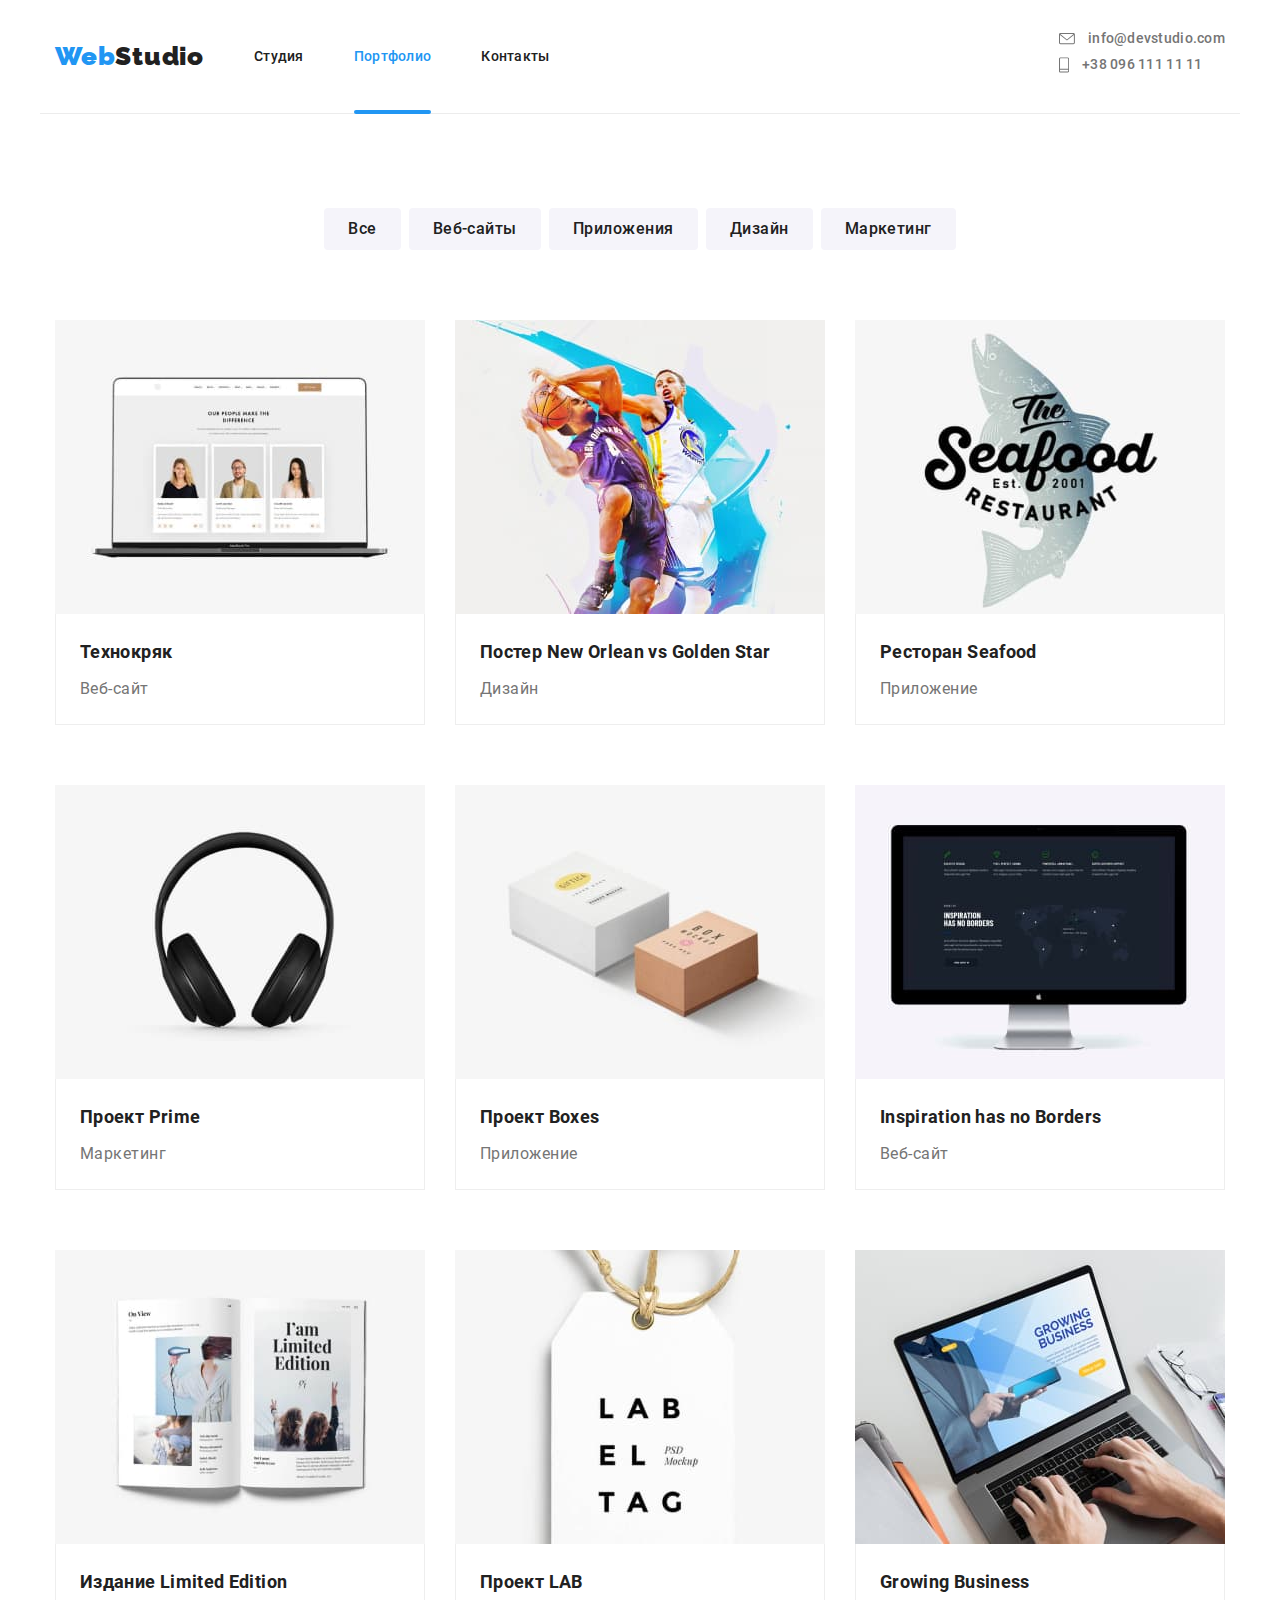
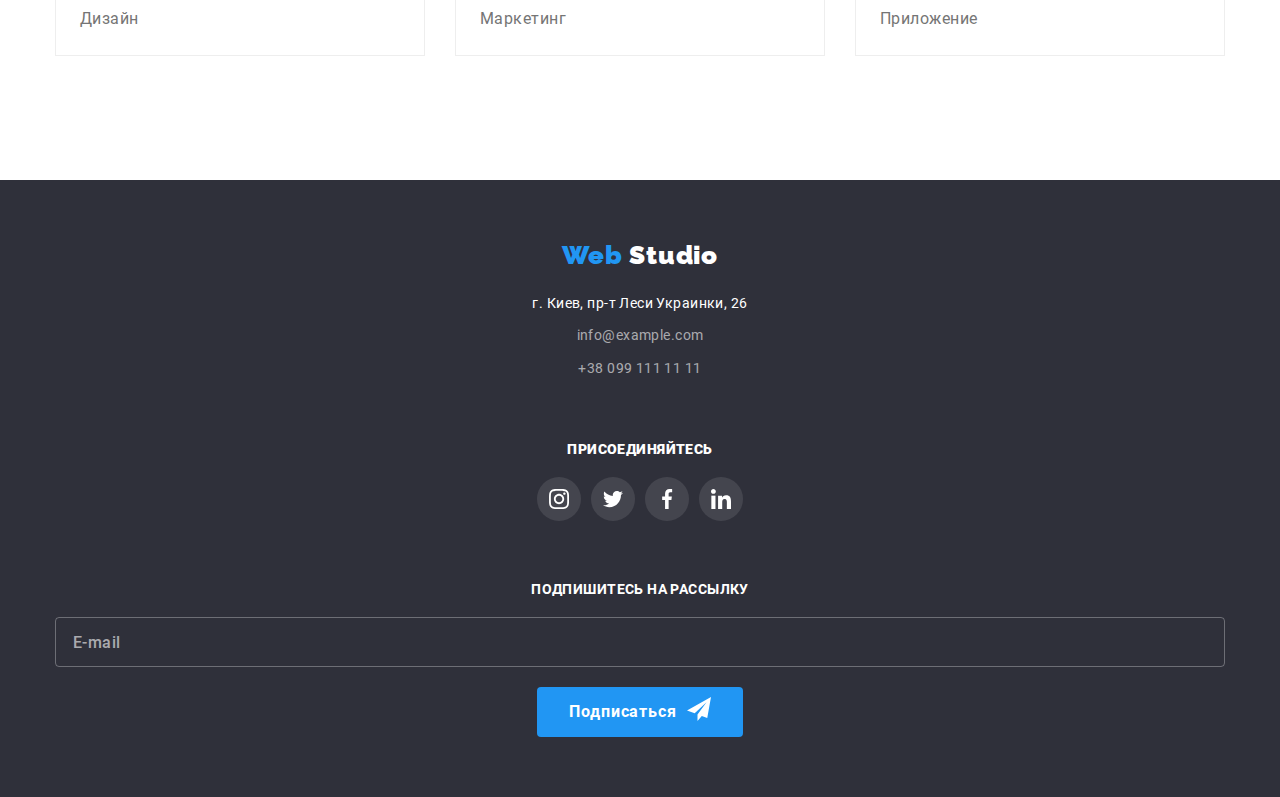
==== commit 97187c00: "вніс зміни в портфоліо" ====
--- a/portfolio.html
+++ b/portfolio.html
@@ -11,7 +11,7 @@
     <header class="header-page">
       <div class="container navigation">
         <a href="./" class="logo-header"
-          ><span class="logo-web">Web </span>Studio</a
+          ><span class="logo-web">Web</span>Studio</a
         >
         <button type="button" class="btn-bg is-open" data-menu-button>
           <svg
--- a/css/portfolio.min.css
+++ b/css/portfolio.min.css
@@ -1,3 +1,3 @@
 @font-face{font-family:"Roboto";font-style:normal;font-weight:400;src:url("../fonts/roboto/roboto-v20-latin_cyrillic-regular.woff2") format("woff2"),url("../fonts/roboto/roboto-v20-latin_cyrillic-regular.woff") format("woff")}@font-face{font-family:"Roboto";font-style:normal;font-weight:500;src:url("../fonts/roboto/roboto-v20-latin_cyrillic-500.woff2") format("woff2"),url("../fonts/roboto/roboto-v20-latin_cyrillic-500.woff") format("woff")}@font-face{font-family:"Roboto";font-style:normal;font-weight:700;src:url("../fonts/roboto/roboto-v20-latin_cyrillic-700.woff2") format("woff2"),url("../fonts/roboto/roboto-v20-latin_cyrillic-700.woff") format("woff")}@font-face{font-family:"Roboto";font-style:normal;font-weight:900;src:url("../fonts/roboto/roboto-v20-latin_cyrillic-900.woff2") format("woff2"),url("../fonts/roboto/roboto-v20-latin_cyrillic-900.woff") format("woff")}@font-face{font-family:"Raleway";font-style:normal;font-weight:900;src:url("../fonts/raleway/raleway-v17-latin_cyrillic-900.woff2") format("woff2"),url("../fonts/raleway/raleway-v17-latin_cyrillic-900.woff") format("woff")}/*! modern-normalize v1.0.0 | MIT License | https://github.com/sindresorhus/modern-normalize */*,*::before,*::after{box-sizing:border-box}:root{tab-size:4}html{line-height:1.15;-webkit-text-size-adjust:100%}body{margin:0}body{font-family:system-ui,-apple-system,"Segoe UI",Roboto,Helvetica,Arial,sans-serif,"Apple Color Emoji","Segoe UI Emoji"}hr{height:0;color:inherit}abbr[title]{text-decoration:underline dotted}b,strong{font-weight:bolder}code,kbd,samp,pre{font-family:ui-monospace, SFMono-Regular, Consolas, "Liberation Mono", Menlo,- monospace;font-size:1em}small{font-size:80%}sub,sup{font-size:75%;line-height:0;position:relative;vertical-align:baseline}sub{bottom:-0.25em}sup{top:-0.5em}table{text-indent:0;border-color:inherit}button,input,optgroup,select,textarea{font-family:inherit;font-size:100%;line-height:1.15;margin:0}button,select{text-transform:none}button,[type="button"],[type="reset"],[type="submit"]{-webkit-appearance:button}::-moz-focus-inner{border-style:none;padding:0}:-moz-focusring{outline:1px dotted ButtonText}:-moz-ui-invalid{box-shadow:none}legend{padding:0}progress{vertical-align:baseline}::-webkit-inner-spin-button,::-webkit-outer-spin-button{height:auto}[type="search"]{-webkit-appearance:textfield;outline-offset:-2px}::-webkit-search-decoration{-webkit-appearance:none}::-webkit-file-upload-button{-webkit-appearance:button;font:inherit}summary{display:list-item}.bg-menu{display:none;position:absolute;top:100%;left:0;padding:60px 0;text-align:center;width:100%;background-color:#fff}.bg-menu.is-open{display:block}html{box-sizing:border-box}*,*::before,*::after{box-sizing:inherit}body{font-family:Roboto, sans-serif;font-size:14px;line-height:1.714;letter-spacing:0.03em;background-color:#fff;color:#757575;margin:0px}.container{width:100%;padding-left:15px;padding-right:15px;margin-left:auto;margin-right:auto}@media (min-width: 480px){.container{width:480px}}@media (min-width: 768px){.container{width:768px}}@media (min-width: 1200px){.container{width:1200px}}.pf-container{margin-bottom:40px}@media (min-width: 1200px){.pf-container{margin-bottom:50px}}@media (max-width: 479px){section{padding-top:60px;padding-bottom:60px}}@media (min-width: 480px){section{padding-top:60px;padding-bottom:60px}}@media (min-width: 1200px){section{padding-top:94px;padding-bottom:94px}}.section-title{font-weight:700;font-size:28px;line-height:1.167;letter-spacing:0.03em;text-align:center;color:#212121}@media (max-width: 479px){.section-title{padding-bottom:35px}}@media (min-width: 480px){.section-title{padding-bottom:35px}}@media (min-width: 1200px){.section-title{margin-bottom:50px;font-size:36px}}.main-text{font-weight:400;font-size:14px;line-height:1.714;letter-spacing:0.03em;color:#757575}h2,p{margin-top:0px;margin-bottom:0px}.list{list-style:none;margin:0;padding:0}.logo-header,.logo-footer,.logo-web{font-family:Raleway, sans-serif;font-style:normal;font-weight:bold;font-size:24px;line-height:1.192;letter-spacing:0.03em;text-decoration:none}@media (min-width: 1200px){.logo-header,.logo-footer,.logo-web{font-size:26px}}.logo-header{color:#212121}.logo-footer{color:#fff}.logo-web{color:#2196f3}.menu-link{display:block;font-style:normal;font-weight:500;font-size:14px;line-height:1.143;letter-spacing:0.02em;color:#212121;text-decoration:none;transition:color 250ms cubic-bezier(0.4, 0, 0.2, 1)}@media (max-width: 479px){.menu-link{position:relative;margin-bottom:40px;display:inline-block}}@media (min-width: 480px){.menu-link{position:relative;margin-bottom:40px;display:inline-block}}.menu-link:hover,.menu-link:focus{color:#2196f3}.menu-link.current{color:#2196f3}.current::after{content:" ";position:absolute;left:0;bottom:-10px;display:block;width:100%;height:4px;border-radius:2px;color:#2196f3;background-color:#2196f3}.button-list{display:flex;flex-wrap:wrap;justify-content:start}.button-list-item:not(:last-child){margin-right:8px}@media (max-width: 479px){.button-list-item:nth-child(-n+3){margin-bottom:20px}}@media (min-width: 480px){.button-list-item:nth-child(-n+3){margin-bottom:20px}}.btn-portfolio{display:inline-flex;padding:6px 22px;font-family:inherit;font-weight:500;font-size:16px;line-height:1.625;letter-spacing:0.03em;color:#212121;background-color:#f5f4fa;border-color:transparent;border-radius:4px;box-shadow:none;transition:color 250ms cubic-bezier(0.4, 0, 0.2, 1),box-shadow 250ms cubic-bezier(0.4, 0, 0.2, 1),background-color 250ms cubic-bezier(0.4, 0, 0.2, 1)}.btn-portfolio:hover,.btn-portfolio:focus{color:#fff;background-color:#2196f3;box-shadow:0px 3px 1px rgba(0,0,0,0.1),0px 1px 2px rgba(0,0,0,0.08),0px 2px 2px rgba(0,0,0,0.12)}@media (min-width: 1200px){.projects-list{display:flex;flex-wrap:wrap}}.projects-list-item{width:100%;box-shadow:none}.projects-list-item:not(:last-child){margin-bottom:30px}@media (min-width: 1200px){.projects-list-item{width:calc((100% - 30px * 2) / 3);margin-right:30px;justify-content:center}}.projects-list-item:hover,.projects-list-item:focus{box-shadow:0px 1px 1px rgba(0,0,0,0.12),0px 4px 4px rgba(0,0,0,0.06),1px 4px 6px rgba(0,0,0,0.16)}.projects-list-item:nth-child(3n){margin-right:0}@media (min-width: 1200px){.projects-list-item:nth-child(n+4){margin-top:30px}}.projects-list-item a{text-decoration:none}.project-link p,.project-link h3{padding-left:24px;padding-right:24px}.portfolio-box{position:relative;height:294px;overflow:hidden}.text-portfolio-box{padding:63px 24px;position:absolute;top:0;left:0;opacity:0;transform:translateY(100%);transition:transform 250ms cubic-bezier(0.4, 0, 0.2, 1);z-index:1;font-style:normal;font-weight:400;font-size:18px;line-height:1.56;color:#fff;background:rgba(33,150,243,0.9)}.projects-list-item:hover .text-portfolio-box{transform:translateY(0);opacity:1}.text-border{margin:0;padding-top:20px;padding-bottom:20px;border:1px solid #eeeeee;border-top:none;z-index:3}.names-pf{margin-top:0;margin-bottom:4px;font-style:normal;font-weight:700;font-size:18px;line-height:2;letter-spacing:0.02em;color:#212121}.text-pf{font-style:normal;font-weight:400;font-size:16px;line-height:1.88;letter-spacing:0.03em;color:#757575}.btn{display:inline-flex;padding:10px 32px;min-width:200px;font-family:inherit;font-weight:700;font-size:16px;line-height:1.875;letter-spacing:0.06em;border-radius:4px;color:#fff;background-color:#2196f3;border:transparent;box-shadow:none}.btn:hover,.btn:focus{color:#fff;background-color:#2196f3;box-shadow:0px 3px 1px rgba(0,0,0,0.1),0px 1px 2px rgba(0,0,0,0.08),0px 2px 2px rgba(0,0,0,0.12)}.modal .btn{justify-content:center;box-shadow:0px 4px 4px rgba(0,0,0,0.15)}.modal-button{position:absolute;top:4px;right:8px;display:inline-flex;justify-content:center;align-items:center;width:35px;height:35px;border-radius:50%;border:1px solid rgba(0,0,0,0.1);background-color:#fff;transition:fill 250ms cubic-bezier(0.4, 0, 0.2, 1)}.modal-button:hover,.modal-button:focus{fill:#2196f3;outline:none}.btn-bg{display:inline-flex;margin:0;padding:0;border:none;background-color:transparent;transition:fill 250ms cubic-bezier(0.4, 0, 0.2, 1)}.btn-bg:hover,.btn-bg:focus{fill:#2196f3}.icon-close{background-size:contain;background-origin:border-box}.btn-bg .icon-menu{display:none}.btn-bg.is-open .icon-close{display:none}.btn-bg.is-open .icon-menu{display:block}.mailing-block{margin-top:20px}@media (max-width: 479px){.mailing-block .btn{margin-top:20px}}@media (min-width: 480px){.mailing-block .btn{margin-top:20px}}.mailing-block .btn::after{content:" ";background-image:url("../img/icons/sendicon.svg");background-repeat:no-repeat;margin-left:10px;width:24px;height:24px}.mailing-block .btn:hover{color:#fff;background-color:#2196f3}.form{width:100%}.form-logo{position:absolute;top:50%;left:12px;transform:translateY(-50%);transition:fill 250ms cubic-bezier(0.4, 0, 0.2, 1)}.form-field:focus-within .form-logo{fill:#2196f3}.form-field{position:relative;display:flex;margin-top:30px;font-style:normal;font-weight:500;font-size:14px;line-height:1.7;letter-spacing:0.03em;color:rgba(117,117,117,0.5)}.form-field-input{width:100%;height:40px;margin:0;padding-left:40px;font:inherit;border:1px solid rgba(33,33,33,0.2);border-radius:4px;transition:border 250ms cubic-bezier(0.4, 0, 0.2, 1)}.form-field-label{position:absolute;transform:translateY(-150%);font-style:normal;font-weight:500;font-size:12px;line-height:1.17;color:#757575}.form-field-textarea{width:100%;height:96px;margin:0;padding-left:12px;font:inherit;border:1px solid rgba(33,33,33,0.2);border-radius:4px;resize:none;transition:border 250ms cubic-bezier(0.4, 0, 0.2, 1)}.form-field:focus-within .form-field-input{border:1px solid #2196f3;border-radius:4px;outline:none}.form-field-textarea::placeholder{font-family:Roboto;font-style:normal;font-weight:500;font-size:14px;line-height:1.14;letter-spacing:0.01em;color:rgba(117,117,117,0.5)}.form-field:focus-within .form-field-textarea{border:1px solid #2196f3;border-radius:4px;outline:none}.form-field-agree{position:relative;width:100%;margin-top:30px;margin-bottom:35px;padding-left:10px;padding-right:10px}@media (min-width: 1200px){.form-field-agree{display:flex;justify-content:start;align-items:center}}.form-field-agree-label{padding-left:20px;font-size:12px}.form-field-agree-input{position:absolute;appearance:none;-webkit-appearance:none;-moz-appearance:none}.form-field-agree .checked-icon{position:absolute;transform:translate(-20px, 4px);display:inline-block;width:16px;height:15px;border:2px solid #212121;border-radius:2px;transition:border 250ms cubic-bezier(0.4, 0, 0.2, 1)}.form-field-agree .form-field-link{font-style:normal;font-weight:500;font-size:12px;line-height:1.7;letter-spacing:0.03em;color:#2196f3}@media (min-width: 1200px){.form-field-agree .form-field-link{font-size:14px}}.form-field-agree-input:checked+.checked-icon{border-color:#2196f3;background-color:#2196f3;background-image:url(../img/check.svg);background-size:contain;background-origin:border-box}.input-mailing-block{display:inline-block;margin-right:12px;padding-left:17px;width:100%;height:50px;font-family:inherit;font-style:normal;font-weight:500;font-size:16px;line-height:1.25;letter-spacing:0.03em;color:rgba(255,255,255,0.6);background-color:transparent;border:1px solid rgba(255,255,255,0.3);border-radius:4px}.input-mailing-block::placeholder{font-style:normal;font-weight:500;font-size:16px;line-height:1.25;letter-spacing:0.03em;color:rgba(255,255,255,0.6)}.header-page{position:relative}@media (min-width: 480px){.header-page{position:relative}}@media (max-width: 479px){.navigation{padding-top:18px;padding-bottom:18px;display:flex;justify-content:space-between;border:1px solid #ececec}}@media (min-width: 480px){.navigation{padding-top:18px;padding-bottom:18px;display:flex;justify-content:space-between;border:1px solid #ececec}}@media (max-width: 479px){.nav-list{display:block}}@media (min-width: 480px){.nav-list{display:block}}.nav-list-item{position:relative}@media (min-width: 1200px){.nav-list-item:not(last-child){margin-right:50px}}.contacts-link{font-style:normal;font-weight:500;font-size:14px;line-height:1.142;letter-spacing:0.02em;text-decoration:none;color:#757575;transition:color 250ms cubic-bezier(0.4, 0, 0.2, 1)}@media (max-width: 479px){.contacts-link{display:block;margin:20px 0}}@media (min-width: 480px){.contacts-link{display:block}}.contacts-link:hover,.contacts-link:focus{color:#2196f3}.contacts-link:not(last-child){margin-right:30px}.mail-link{display:inline-block;vertical-align:middle;margin-right:10px;fill:currentColor}.footer{padding-top:60px;padding-bottom:60px;background:#2f303a}@media (max-width: 479px){.footer-div{text-align:center}}@media (min-width: 480px){.footer-div{text-align:center}}.join-us{font-weight:700;font-size:14px;line-height:1.143;letter-spacing:0.03em;color:#fff}@media (max-width: 479px){.join-us{padding-top:60px}}@media (min-width: 480px){.join-us{padding-top:60px}}.join-us-list{display:flex;margin-top:20px}@media (max-width: 479px){.join-us-list{justify-content:center}}@media (min-width: 480px){.join-us-list{justify-content:center}}.join-us-list-item{width:44px;height:44px;background-repeat:no-repeat;background-position:center;border-radius:50%;background-color:rgba(255,255,255,0.1);transition:background-color 250ms cubic-bezier(0.4, 0, 0.2, 1)}.join-us-list-item:not(:last-child){margin-right:10px}.join-us-list-item:hover,.join-us-list-item:focus{background-color:#2196f3}.mailing{font-size:14px;line-height:1.143;letter-spacing:0.03em;color:#fff}@media (max-width: 479px){.mailing{padding-top:60px;text-align:center}}@media (min-width: 480px){.mailing{padding-top:60px;text-align:center}}.item-instagram{background-image:url("../img/icons/instagramft.svg")}.item-twitter{background-image:url("../img/icons/twitterft.svg")}.item-facebook{background-image:url("../img/icons/facebookft.svg")}.item-linkin{background-image:url("../img/icons/linkedinft.svg")}.address{margin-top:20px;font-style:inherit;font-weight:400;font-size:14px;line-height:1.714;letter-spacing:0.03em;color:#fff}.address-link{display:block;font-weight:400;font-size:14px;line-height:1.714;letter-spacing:0.03em;text-decoration:none;color:rgba(255,255,255,0.6);transition:color 250ms cubic-bezier(0.4, 0, 0.2, 1)}.address-link:hover,.address-link:focus{color:#2196f3}.address p{display:inline-block;margin-bottom:9px}.address-link:not(:last-child){margin-bottom:9px}
+ monospace;font-size:1em}small{font-size:80%}sub,sup{font-size:75%;line-height:0;position:relative;vertical-align:baseline}sub{bottom:-0.25em}sup{top:-0.5em}table{text-indent:0;border-color:inherit}button,input,optgroup,select,textarea{font-family:inherit;font-size:100%;line-height:1.15;margin:0}button,select{text-transform:none}button,[type="button"],[type="reset"],[type="submit"]{-webkit-appearance:button}::-moz-focus-inner{border-style:none;padding:0}:-moz-focusring{outline:1px dotted ButtonText}:-moz-ui-invalid{box-shadow:none}legend{padding:0}progress{vertical-align:baseline}::-webkit-inner-spin-button,::-webkit-outer-spin-button{height:auto}[type="search"]{-webkit-appearance:textfield;outline-offset:-2px}::-webkit-search-decoration{-webkit-appearance:none}::-webkit-file-upload-button{-webkit-appearance:button;font:inherit}summary{display:list-item}.bg-menu{display:none;position:absolute;top:100%;left:0;padding:60px 0;text-align:center;width:100%;background-color:#fff}@media (min-width: 768px){.bg-menu{position:relative;display:flex;justify-content:space-between;align-items:center;padding:0;margin-left:50px}}.bg-menu.is-open{display:block}html{box-sizing:border-box}*,*::before,*::after{box-sizing:inherit}body{font-family:Roboto, sans-serif;font-size:14px;line-height:1.714;letter-spacing:0.03em;background-color:#fff;color:#757575;margin:0px}.container{width:100%;padding-left:15px;padding-right:15px;margin-left:auto;margin-right:auto}@media (min-width: 480px){.container{width:480px}}@media (min-width: 768px){.container{width:768px}}@media (min-width: 1200px){.container{width:1200px}}.pf-container{margin-bottom:40px}@media (min-width: 768px){.pf-container{margin-bottom:0}}@media (min-width: 1200px){.pf-container{margin-bottom:50px}}@media (max-width: 479px){section{padding-top:60px;padding-bottom:60px}}@media (min-width: 480px){section{padding-top:60px;padding-bottom:60px}}@media (min-width: 1200px){section{padding-top:94px;padding-bottom:94px}}.section-title{font-weight:700;font-size:28px;line-height:1.167;letter-spacing:0.03em;text-align:center;color:#212121}@media (max-width: 479px){.section-title{padding-bottom:35px}}@media (min-width: 480px){.section-title{padding-bottom:35px}}@media (min-width: 1200px){.section-title{margin-bottom:50px;font-size:36px}}.main-text{font-weight:400;font-size:14px;line-height:1.714;letter-spacing:0.03em;color:#757575}h2,p{margin-top:0px;margin-bottom:0px}.list{list-style:none;margin:0;padding:0}.logo-header,.logo-footer,.logo-web{font-family:Raleway, sans-serif;font-style:normal;font-weight:bold;font-size:24px;line-height:1.192;letter-spacing:0.03em;text-decoration:none}@media (min-width: 1200px){.logo-header,.logo-footer,.logo-web{font-size:26px}}.logo-header{color:#212121}.logo-footer{color:#fff}.logo-web{color:#2196f3}.menu-link{display:block;margin-bottom:40px;font-style:normal;font-weight:500;font-size:14px;line-height:1.143;letter-spacing:0.02em;color:#212121;text-decoration:none;transition:color 250ms cubic-bezier(0.4, 0, 0.2, 1)}@media (max-width: 479px){.menu-link{position:relative;display:inline-block}}@media (min-width: 480px){.menu-link{position:relative;display:inline-block}}@media (min-width: 768px){.menu-link{margin-bottom:0}}.menu-link:hover,.menu-link:focus{color:#2196f3}.menu-link.current{color:#2196f3}.current::after{content:" ";position:absolute;left:0;bottom:-10px;display:block;width:100%;height:4px;border-radius:2px;color:#2196f3;background-color:#2196f3}@media (min-width: 768px){.current::after{bottom:-50px}}.button-list{display:flex}@media (min-width: 768px){.button-list{justify-content:center}}@media screen and (max-width: 767px){.button-list{flex-wrap:wrap;justify-content:start}}.button-list-item:not(:last-child){margin-right:8px}@media (max-width: 479px){.button-list-item:nth-child(-n+3){margin-bottom:20px}}@media (min-width: 480px){.button-list-item:nth-child(-n+3){margin-bottom:20px}}.btn-portfolio{display:inline-flex;padding:6px 22px;font-family:inherit;font-weight:500;font-size:16px;line-height:1.625;letter-spacing:0.03em;color:#212121;background-color:#f5f4fa;border-color:transparent;border-radius:4px;box-shadow:none;transition:color 250ms cubic-bezier(0.4, 0, 0.2, 1),box-shadow 250ms cubic-bezier(0.4, 0, 0.2, 1),background-color 250ms cubic-bezier(0.4, 0, 0.2, 1)}.btn-portfolio:hover,.btn-portfolio:focus{color:#fff;background-color:#2196f3;box-shadow:0px 3px 1px rgba(0,0,0,0.1),0px 1px 2px rgba(0,0,0,0.08),0px 2px 2px rgba(0,0,0,0.12)}@media (min-width: 1200px){.projects-list{display:flex;flex-wrap:wrap}}@media (min-width: 768px){.projects-list{display:flex;flex-wrap:wrap}}.projects-list-item{width:100%;box-shadow:none}.projects-list-item:not(:last-child){margin-bottom:30px}@media (min-width: 768px){.projects-list-item:nth-child(2n+1){margin-right:30px}}@media (min-width: 768px){.projects-list-item{width:calc(100% / 2)}}@media (min-width: 1200px){.projects-list-item{width:calc((100% - 30px * 2) / 3);margin-right:30px;justify-content:center}}.projects-list-item:hover,.projects-list-item:focus{box-shadow:0px 1px 1px rgba(0,0,0,0.12),0px 4px 4px rgba(0,0,0,0.06),1px 4px 6px rgba(0,0,0,0.16)}.projects-list-item:nth-child(3n){margin-right:0}@media (min-width: 1200px){.projects-list-item:nth-child(n+4){margin-top:30px}}.projects-list-item a{text-decoration:none}.project-link p,.project-link h3{padding-left:24px;padding-right:24px}.portfolio-box{position:relative;height:294px;overflow:hidden}.text-portfolio-box{padding:63px 24px;position:absolute;top:0;left:0;opacity:0;transform:translateY(100%);transition:transform 250ms cubic-bezier(0.4, 0, 0.2, 1);z-index:1;font-style:normal;font-weight:400;font-size:18px;line-height:1.56;color:#fff;background:rgba(33,150,243,0.9)}.projects-list-item:hover .text-portfolio-box{transform:translateY(0);opacity:1}.text-border{margin:0;padding-top:20px;padding-bottom:20px;border:1px solid #eeeeee;border-top:none;z-index:3}.names-pf{margin-top:0;margin-bottom:4px;font-style:normal;font-weight:700;font-size:18px;line-height:2;letter-spacing:0.02em;color:#212121}.text-pf{font-style:normal;font-weight:400;font-size:16px;line-height:1.88;letter-spacing:0.03em;color:#757575}.btn{display:inline-flex;padding:10px 32px;min-width:200px;font-family:inherit;font-weight:700;font-size:16px;line-height:1.875;letter-spacing:0.06em;border-radius:4px;color:#fff;background-color:#2196f3;border:transparent;box-shadow:none}.btn:hover,.btn:focus{color:#fff;background-color:#2196f3;box-shadow:0px 3px 1px rgba(0,0,0,0.1),0px 1px 2px rgba(0,0,0,0.08),0px 2px 2px rgba(0,0,0,0.12)}.modal .btn{justify-content:center;box-shadow:0px 4px 4px rgba(0,0,0,0.15)}.modal-button{position:absolute;top:4px;right:8px;display:inline-flex;justify-content:center;align-items:center;width:35px;height:35px;border-radius:50%;border:1px solid rgba(0,0,0,0.1);background-color:#fff;transition:fill 250ms cubic-bezier(0.4, 0, 0.2, 1)}.modal-button:hover,.modal-button:focus{fill:#2196f3;outline:none}.btn-bg{display:inline-flex;margin:0;padding:0;border:none;background-color:transparent;transition:fill 250ms cubic-bezier(0.4, 0, 0.2, 1)}.btn-bg:hover,.btn-bg:focus{fill:#2196f3}@media (min-width: 768px){.btn-bg{display:none}}.icon-close{background-size:contain;background-origin:border-box}.btn-bg .icon-menu{display:none}.btn-bg.is-open .icon-close{display:none}.btn-bg.is-open .icon-menu{display:block}.mailing-block{margin-top:20px}@media (max-width: 479px){.mailing-block .btn{margin-top:20px}}@media (min-width: 480px){.mailing-block .btn{margin-top:20px}}.mailing-block .btn::after{content:" ";background-image:url("../img/icons/sendicon.svg");background-repeat:no-repeat;margin-left:10px;width:24px;height:24px}.mailing-block .btn:hover{color:#fff;background-color:#2196f3}.form{width:100%}.form-logo{position:absolute;top:50%;left:12px;transform:translateY(-50%);transition:fill 250ms cubic-bezier(0.4, 0, 0.2, 1)}.form-field:focus-within .form-logo{fill:#2196f3}.form-field{position:relative;display:flex;margin-top:30px;font-style:normal;font-weight:500;font-size:14px;line-height:1.7;letter-spacing:0.03em;color:rgba(117,117,117,0.5)}.form-field-input{width:100%;height:40px;margin:0;padding-left:40px;font:inherit;border:1px solid rgba(33,33,33,0.2);border-radius:4px;transition:border 250ms cubic-bezier(0.4, 0, 0.2, 1)}.form-field-label{position:absolute;transform:translateY(-150%);font-style:normal;font-weight:500;font-size:12px;line-height:1.17;color:#757575}.form-field-textarea{width:100%;height:96px;margin:0;padding-left:12px;font:inherit;border:1px solid rgba(33,33,33,0.2);border-radius:4px;resize:none;transition:border 250ms cubic-bezier(0.4, 0, 0.2, 1)}.form-field:focus-within .form-field-input{border:1px solid #2196f3;border-radius:4px;outline:none}.form-field-textarea::placeholder{font-family:Roboto;font-style:normal;font-weight:500;font-size:14px;line-height:1.14;letter-spacing:0.01em;color:rgba(117,117,117,0.5)}.form-field:focus-within .form-field-textarea{border:1px solid #2196f3;border-radius:4px;outline:none}.form-field-agree{position:relative;width:100%;margin-top:30px;margin-bottom:35px;padding-left:10px;padding-right:10px}@media (min-width: 1200px){.form-field-agree{display:flex;justify-content:start;align-items:center}}.form-field-agree-label{padding-left:20px;font-size:12px}.form-field-agree-input{position:absolute;appearance:none;-webkit-appearance:none;-moz-appearance:none}.form-field-agree .checked-icon{position:absolute;transform:translate(-20px, 4px);display:inline-block;width:16px;height:15px;border:2px solid #212121;border-radius:2px;transition:border 250ms cubic-bezier(0.4, 0, 0.2, 1)}.form-field-agree .form-field-link{font-style:normal;font-weight:500;font-size:12px;line-height:1.7;letter-spacing:0.03em;color:#2196f3}@media (min-width: 1200px){.form-field-agree .form-field-link{font-size:14px}}.form-field-agree-input:checked+.checked-icon{border-color:#2196f3;background-color:#2196f3;background-image:url(../img/check.svg);background-size:contain;background-origin:border-box}.input-mailing-block{display:inline-block;margin-right:12px;padding-left:17px;width:100%;height:50px;font-family:inherit;font-style:normal;font-weight:500;font-size:16px;line-height:1.25;letter-spacing:0.03em;color:rgba(255,255,255,0.6);background-color:transparent;border:1px solid rgba(255,255,255,0.3);border-radius:4px}.input-mailing-block::placeholder{font-style:normal;font-weight:500;font-size:16px;line-height:1.25;letter-spacing:0.03em;color:rgba(255,255,255,0.6)}.header-page{position:relative}@media (min-width: 480px){.header-page{position:relative}}.navigation{border-bottom:1px solid #ececec}@media (max-width: 479px){.navigation{padding-top:18px;padding-bottom:18px;display:flex;justify-content:space-between}}@media (min-width: 480px){.navigation{padding-top:18px;padding-bottom:18px;display:flex;justify-content:space-between}}@media (min-width: 768px){.navigation{display:flex;justify-content:space-between;align-items:center;padding-top:30px;padding-bottom:30px}}@media (max-width: 479px){.nav-list{display:block}}@media (min-width: 480px){.nav-list{display:block}}@media (min-width: 768px){.nav-list{display:flex}}.nav-list-item{position:relative}@media (min-width: 768px){.nav-list-item:not(:last-child){margin-right:50px}}@media (min-width: 1200px){.nav-list-item:not(last-child){margin-right:50px}}@media (min-width: 768px){.link-list{text-align:left}}.contacts-link{font-style:normal;font-weight:500;font-size:14px;line-height:1.142;letter-spacing:0.02em;text-decoration:none;color:#757575;transition:color 250ms cubic-bezier(0.4, 0, 0.2, 1)}@media (max-width: 479px){.contacts-link{display:block;margin:20px 0}}@media (min-width: 480px){.contacts-link{display:block}}@media (min-width: 768px){.contacts-link{display:block}}.contacts-link:hover,.contacts-link:focus{color:#2196f3}.contacts-link:not(last-child){margin-right:30px}@media (min-width: 768px){.contacts-link:not(last-child){display:block;margin-right:0;margin-bottom:10px}}.mail-link{display:inline-block;vertical-align:middle;margin-right:10px;fill:currentColor}.footer{padding-top:60px;padding-bottom:60px;background:#2f303a}@media (max-width: 479px){.footer-div{text-align:center}}@media (min-width: 480px){.footer-div{text-align:center}}.join-us{font-weight:700;font-size:14px;line-height:1.143;letter-spacing:0.03em;color:#fff}@media (max-width: 479px){.join-us{padding-top:60px}}@media (min-width: 480px){.join-us{padding-top:60px}}.join-us-list{display:flex;margin-top:20px}@media (max-width: 479px){.join-us-list{justify-content:center}}@media (min-width: 480px){.join-us-list{justify-content:center}}.join-us-list-item{width:44px;height:44px;background-repeat:no-repeat;background-position:center;border-radius:50%;background-color:rgba(255,255,255,0.1);transition:background-color 250ms cubic-bezier(0.4, 0, 0.2, 1)}.join-us-list-item:not(:last-child){margin-right:10px}.join-us-list-item:hover,.join-us-list-item:focus{background-color:#2196f3}.mailing{font-size:14px;line-height:1.143;letter-spacing:0.03em;color:#fff}@media (max-width: 479px){.mailing{padding-top:60px;text-align:center}}@media (min-width: 480px){.mailing{padding-top:60px;text-align:center}}.item-instagram{background-image:url("../img/icons/instagramft.svg")}.item-twitter{background-image:url("../img/icons/twitterft.svg")}.item-facebook{background-image:url("../img/icons/facebookft.svg")}.item-linkin{background-image:url("../img/icons/linkedinft.svg")}.address{margin-top:20px;font-style:inherit;font-weight:400;font-size:14px;line-height:1.714;letter-spacing:0.03em;color:#fff}.address-link{display:block;font-weight:400;font-size:14px;line-height:1.714;letter-spacing:0.03em;text-decoration:none;color:rgba(255,255,255,0.6);transition:color 250ms cubic-bezier(0.4, 0, 0.2, 1)}.address-link:hover,.address-link:focus{color:#2196f3}.address p{display:inline-block;margin-bottom:9px}.address-link:not(:last-child){margin-bottom:9px}
 /*# sourceMappingURL=portfolio.min.css.map */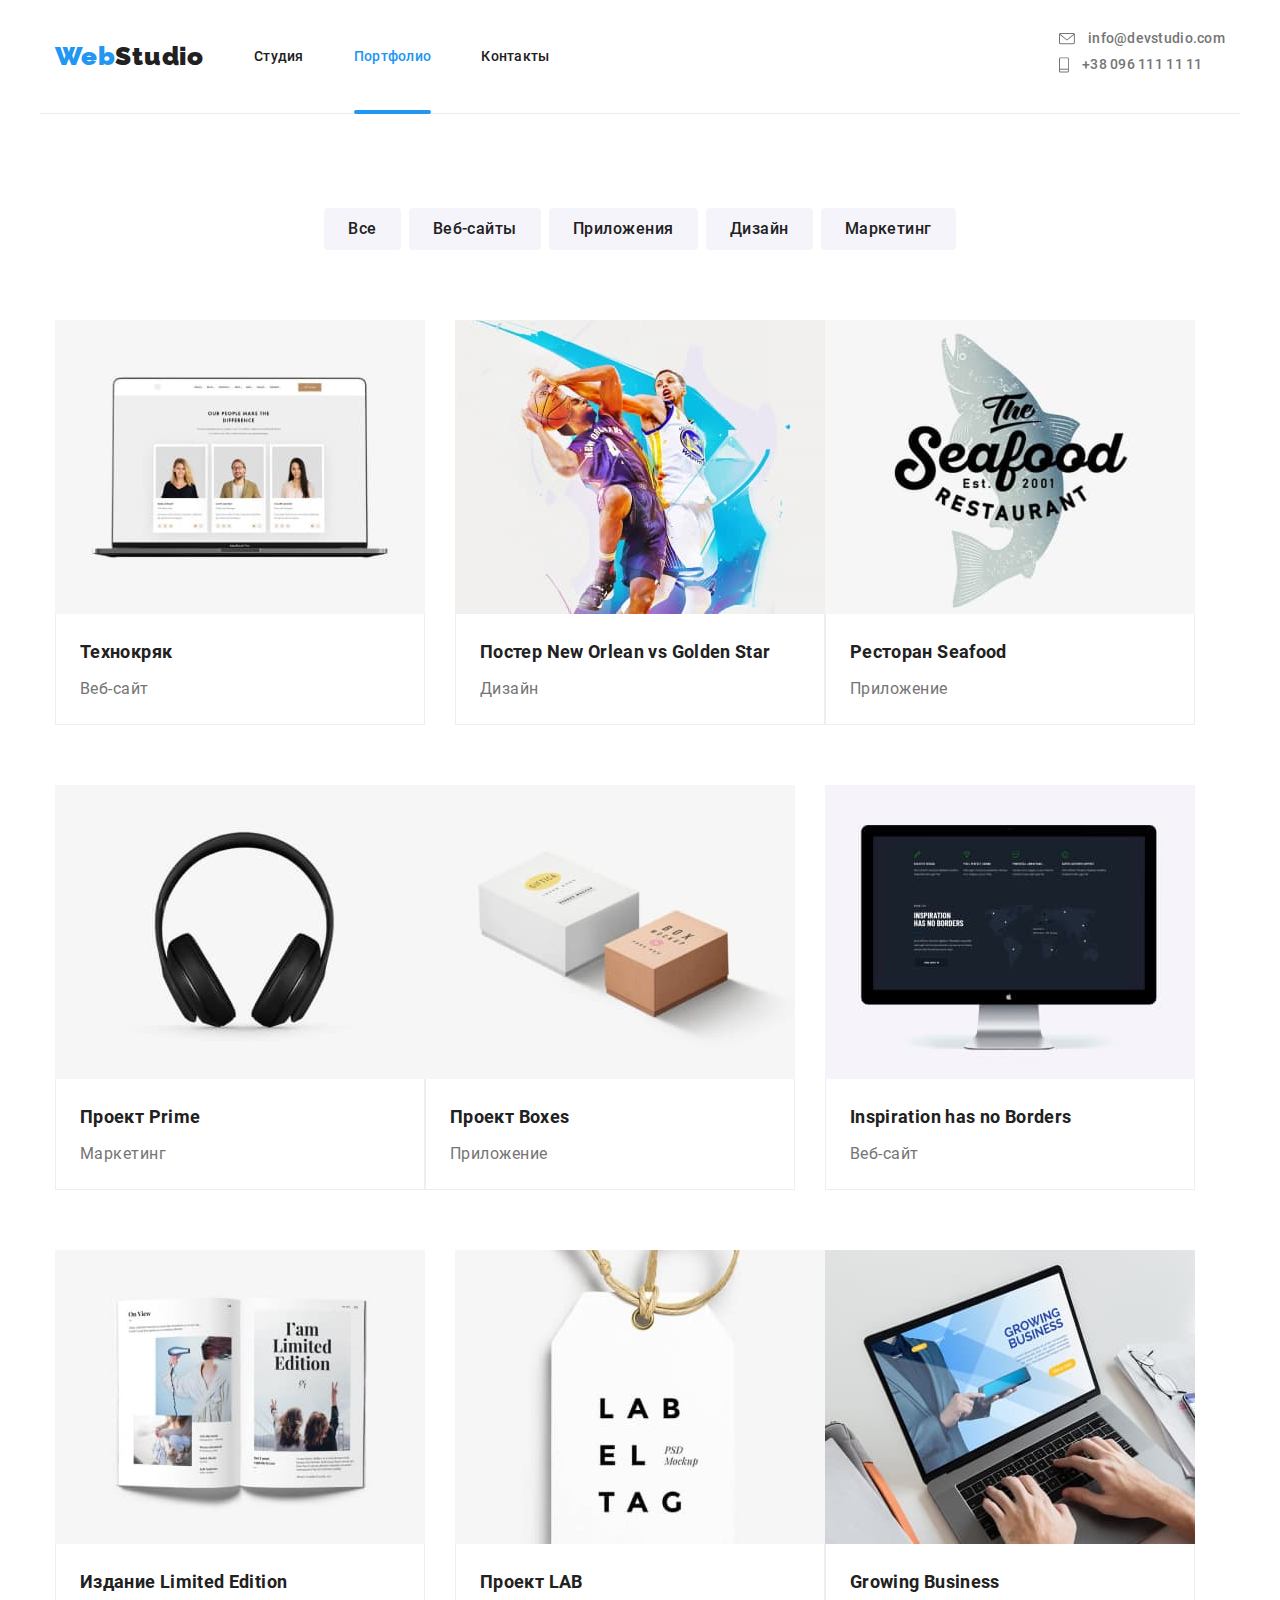
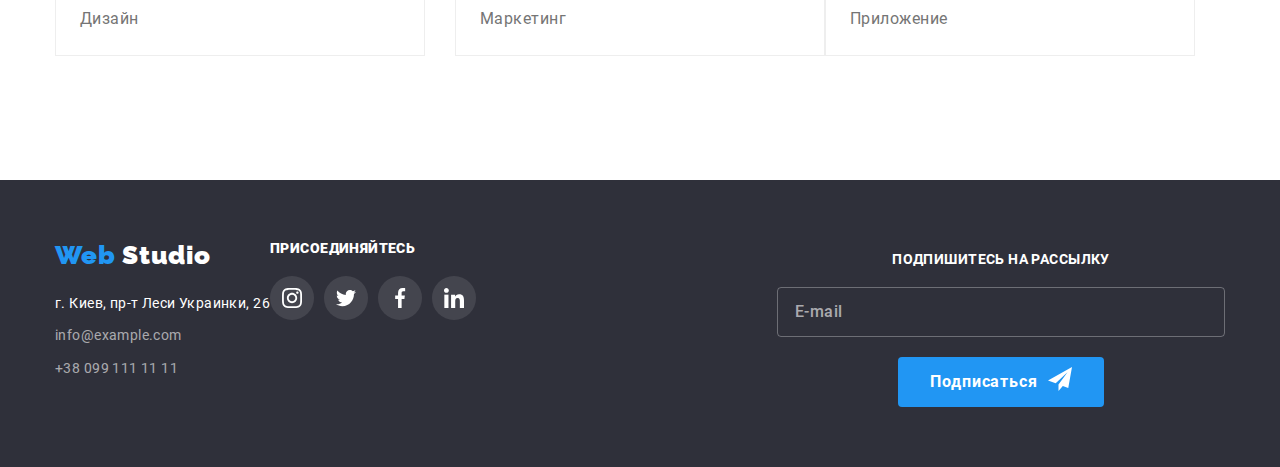
==== commit 37aef3dd: "додав планшетну версію" ====
--- a/portfolio.html
+++ b/portfolio.html
@@ -291,38 +291,40 @@
 
     <footer class="footer">
       <div class="container footer-container">
-        <div class="footer-div">
-          <a href="./" class="logo-footer"
-            ><span class="logo-web">Web </span>Studio</a
-          >
-          <address class="address">
-            <p>г. Киев, пр-т Леси Украинки, 26</p>
-            <a href="mailto:info@example.com" class="address-link"
-              >info@example.com</a
+        <div class="tablet-footer">
+          <div class="footer-div">
+            <a href="./" class="logo-footer"
+              ><span class="logo-web">Web </span>Studio</a
             >
-            <a href="tel:+380991111111" class="address-link"
-              >+38 099 111 11 11</a
-            >
-          </address>
-        </div>
-
-        <!--JoinUS-->
-        <div class="join-us footer-div">
-          <p><b>ПРИСОЕДИНЯЙТЕСЬ</b></p>
-          <ul class="list join-us-list">
-            <li class="join-us-list-item item-instagram">
-              <a href="#" aria-label="ссылка Instagram"></a>
-            </li>
-            <li class="join-us-list-item item-twitter">
-              <a href="#" aria-label="ссылка Twitter"></a>
-            </li>
-            <li class="join-us-list-item item-facebook">
-              <a href="#" aria-label="ссылка Facebook"></a>
-            </li>
-            <li class="join-us-list-item item-linkin">
-              <a href="#" aria-label="ссылка LinkIn"></a>
-            </li>
-          </ul>
+            <address class="address">
+              <p>г. Киев, пр-т Леси Украинки, 26</p>
+              <a href="mailto:info@example.com" class="address-link"
+                >info@example.com</a
+              >
+              <a href="tel:+380991111111" class="address-link"
+                >+38 099 111 11 11</a
+              >
+            </address>
+          </div>
+
+          <!--JoinUS-->
+          <div class="join-us footer-div">
+            <p><b>ПРИСОЕДИНЯЙТЕСЬ</b></p>
+            <ul class="list join-us-list">
+              <li class="join-us-list-item item-instagram">
+                <a href="#" aria-label="ссылка Instagram"></a>
+              </li>
+              <li class="join-us-list-item item-twitter">
+                <a href="#" aria-label="ссылка Twitter"></a>
+              </li>
+              <li class="join-us-list-item item-facebook">
+                <a href="#" aria-label="ссылка Facebook"></a>
+              </li>
+              <li class="join-us-list-item item-linkin">
+                <a href="#" aria-label="ссылка LinkIn"></a>
+              </li>
+            </ul>
+          </div>
         </div>
         <!--for mailing-block-->
         <div class="mailing">
--- a/css/portfolio.min.css
+++ b/css/portfolio.min.css
@@ -1,3 +1,3 @@
 @font-face{font-family:"Roboto";font-style:normal;font-weight:400;src:url("../fonts/roboto/roboto-v20-latin_cyrillic-regular.woff2") format("woff2"),url("../fonts/roboto/roboto-v20-latin_cyrillic-regular.woff") format("woff")}@font-face{font-family:"Roboto";font-style:normal;font-weight:500;src:url("../fonts/roboto/roboto-v20-latin_cyrillic-500.woff2") format("woff2"),url("../fonts/roboto/roboto-v20-latin_cyrillic-500.woff") format("woff")}@font-face{font-family:"Roboto";font-style:normal;font-weight:700;src:url("../fonts/roboto/roboto-v20-latin_cyrillic-700.woff2") format("woff2"),url("../fonts/roboto/roboto-v20-latin_cyrillic-700.woff") format("woff")}@font-face{font-family:"Roboto";font-style:normal;font-weight:900;src:url("../fonts/roboto/roboto-v20-latin_cyrillic-900.woff2") format("woff2"),url("../fonts/roboto/roboto-v20-latin_cyrillic-900.woff") format("woff")}@font-face{font-family:"Raleway";font-style:normal;font-weight:900;src:url("../fonts/raleway/raleway-v17-latin_cyrillic-900.woff2") format("woff2"),url("../fonts/raleway/raleway-v17-latin_cyrillic-900.woff") format("woff")}/*! modern-normalize v1.0.0 | MIT License | https://github.com/sindresorhus/modern-normalize */*,*::before,*::after{box-sizing:border-box}:root{tab-size:4}html{line-height:1.15;-webkit-text-size-adjust:100%}body{margin:0}body{font-family:system-ui,-apple-system,"Segoe UI",Roboto,Helvetica,Arial,sans-serif,"Apple Color Emoji","Segoe UI Emoji"}hr{height:0;color:inherit}abbr[title]{text-decoration:underline dotted}b,strong{font-weight:bolder}code,kbd,samp,pre{font-family:ui-monospace, SFMono-Regular, Consolas, "Liberation Mono", Menlo,- monospace;font-size:1em}small{font-size:80%}sub,sup{font-size:75%;line-height:0;position:relative;vertical-align:baseline}sub{bottom:-0.25em}sup{top:-0.5em}table{text-indent:0;border-color:inherit}button,input,optgroup,select,textarea{font-family:inherit;font-size:100%;line-height:1.15;margin:0}button,select{text-transform:none}button,[type="button"],[type="reset"],[type="submit"]{-webkit-appearance:button}::-moz-focus-inner{border-style:none;padding:0}:-moz-focusring{outline:1px dotted ButtonText}:-moz-ui-invalid{box-shadow:none}legend{padding:0}progress{vertical-align:baseline}::-webkit-inner-spin-button,::-webkit-outer-spin-button{height:auto}[type="search"]{-webkit-appearance:textfield;outline-offset:-2px}::-webkit-search-decoration{-webkit-appearance:none}::-webkit-file-upload-button{-webkit-appearance:button;font:inherit}summary{display:list-item}.bg-menu{display:none;position:absolute;top:100%;left:0;padding:60px 0;text-align:center;width:100%;background-color:#fff}@media (min-width: 768px){.bg-menu{position:relative;display:flex;justify-content:space-between;align-items:center;padding:0;margin-left:50px}}.bg-menu.is-open{display:block}html{box-sizing:border-box}*,*::before,*::after{box-sizing:inherit}body{font-family:Roboto, sans-serif;font-size:14px;line-height:1.714;letter-spacing:0.03em;background-color:#fff;color:#757575;margin:0px}.container{width:100%;padding-left:15px;padding-right:15px;margin-left:auto;margin-right:auto}@media (min-width: 480px){.container{width:480px}}@media (min-width: 768px){.container{width:768px}}@media (min-width: 1200px){.container{width:1200px}}.pf-container{margin-bottom:40px}@media (min-width: 768px){.pf-container{margin-bottom:0}}@media (min-width: 1200px){.pf-container{margin-bottom:50px}}@media (max-width: 479px){section{padding-top:60px;padding-bottom:60px}}@media (min-width: 480px){section{padding-top:60px;padding-bottom:60px}}@media (min-width: 1200px){section{padding-top:94px;padding-bottom:94px}}.section-title{font-weight:700;font-size:28px;line-height:1.167;letter-spacing:0.03em;text-align:center;color:#212121}@media (max-width: 479px){.section-title{padding-bottom:35px}}@media (min-width: 480px){.section-title{padding-bottom:35px}}@media (min-width: 1200px){.section-title{margin-bottom:50px;font-size:36px}}.main-text{font-weight:400;font-size:14px;line-height:1.714;letter-spacing:0.03em;color:#757575}h2,p{margin-top:0px;margin-bottom:0px}.list{list-style:none;margin:0;padding:0}.logo-header,.logo-footer,.logo-web{font-family:Raleway, sans-serif;font-style:normal;font-weight:bold;font-size:24px;line-height:1.192;letter-spacing:0.03em;text-decoration:none}@media (min-width: 1200px){.logo-header,.logo-footer,.logo-web{font-size:26px}}.logo-header{color:#212121}.logo-footer{color:#fff}.logo-web{color:#2196f3}.menu-link{display:block;margin-bottom:40px;font-style:normal;font-weight:500;font-size:14px;line-height:1.143;letter-spacing:0.02em;color:#212121;text-decoration:none;transition:color 250ms cubic-bezier(0.4, 0, 0.2, 1)}@media (max-width: 479px){.menu-link{position:relative;display:inline-block}}@media (min-width: 480px){.menu-link{position:relative;display:inline-block}}@media (min-width: 768px){.menu-link{margin-bottom:0}}.menu-link:hover,.menu-link:focus{color:#2196f3}.menu-link.current{color:#2196f3}.current::after{content:" ";position:absolute;left:0;bottom:-10px;display:block;width:100%;height:4px;border-radius:2px;color:#2196f3;background-color:#2196f3}@media (min-width: 768px){.current::after{bottom:-50px}}.button-list{display:flex}@media (min-width: 768px){.button-list{justify-content:center}}@media screen and (max-width: 767px){.button-list{flex-wrap:wrap;justify-content:start}}.button-list-item:not(:last-child){margin-right:8px}@media (max-width: 479px){.button-list-item:nth-child(-n+3){margin-bottom:20px}}@media (min-width: 480px){.button-list-item:nth-child(-n+3){margin-bottom:20px}}.btn-portfolio{display:inline-flex;padding:6px 22px;font-family:inherit;font-weight:500;font-size:16px;line-height:1.625;letter-spacing:0.03em;color:#212121;background-color:#f5f4fa;border-color:transparent;border-radius:4px;box-shadow:none;transition:color 250ms cubic-bezier(0.4, 0, 0.2, 1),box-shadow 250ms cubic-bezier(0.4, 0, 0.2, 1),background-color 250ms cubic-bezier(0.4, 0, 0.2, 1)}.btn-portfolio:hover,.btn-portfolio:focus{color:#fff;background-color:#2196f3;box-shadow:0px 3px 1px rgba(0,0,0,0.1),0px 1px 2px rgba(0,0,0,0.08),0px 2px 2px rgba(0,0,0,0.12)}@media (min-width: 1200px){.projects-list{display:flex;flex-wrap:wrap}}@media (min-width: 768px){.projects-list{display:flex;flex-wrap:wrap}}.projects-list-item{width:100%;box-shadow:none}.projects-list-item:not(:last-child){margin-bottom:30px}@media (min-width: 768px){.projects-list-item:nth-child(2n+1){margin-right:30px}}@media (min-width: 768px){.projects-list-item{width:calc(100% / 2)}}@media (min-width: 1200px){.projects-list-item{width:calc((100% - 30px * 2) / 3);margin-right:30px;justify-content:center}}.projects-list-item:hover,.projects-list-item:focus{box-shadow:0px 1px 1px rgba(0,0,0,0.12),0px 4px 4px rgba(0,0,0,0.06),1px 4px 6px rgba(0,0,0,0.16)}.projects-list-item:nth-child(3n){margin-right:0}@media (min-width: 1200px){.projects-list-item:nth-child(n+4){margin-top:30px}}.projects-list-item a{text-decoration:none}.project-link p,.project-link h3{padding-left:24px;padding-right:24px}.portfolio-box{position:relative;height:294px;overflow:hidden}.text-portfolio-box{padding:63px 24px;position:absolute;top:0;left:0;opacity:0;transform:translateY(100%);transition:transform 250ms cubic-bezier(0.4, 0, 0.2, 1);z-index:1;font-style:normal;font-weight:400;font-size:18px;line-height:1.56;color:#fff;background:rgba(33,150,243,0.9)}.projects-list-item:hover .text-portfolio-box{transform:translateY(0);opacity:1}.text-border{margin:0;padding-top:20px;padding-bottom:20px;border:1px solid #eeeeee;border-top:none;z-index:3}.names-pf{margin-top:0;margin-bottom:4px;font-style:normal;font-weight:700;font-size:18px;line-height:2;letter-spacing:0.02em;color:#212121}.text-pf{font-style:normal;font-weight:400;font-size:16px;line-height:1.88;letter-spacing:0.03em;color:#757575}.btn{display:inline-flex;padding:10px 32px;min-width:200px;font-family:inherit;font-weight:700;font-size:16px;line-height:1.875;letter-spacing:0.06em;border-radius:4px;color:#fff;background-color:#2196f3;border:transparent;box-shadow:none}.btn:hover,.btn:focus{color:#fff;background-color:#2196f3;box-shadow:0px 3px 1px rgba(0,0,0,0.1),0px 1px 2px rgba(0,0,0,0.08),0px 2px 2px rgba(0,0,0,0.12)}.modal .btn{justify-content:center;box-shadow:0px 4px 4px rgba(0,0,0,0.15)}.modal-button{position:absolute;top:4px;right:8px;display:inline-flex;justify-content:center;align-items:center;width:35px;height:35px;border-radius:50%;border:1px solid rgba(0,0,0,0.1);background-color:#fff;transition:fill 250ms cubic-bezier(0.4, 0, 0.2, 1)}.modal-button:hover,.modal-button:focus{fill:#2196f3;outline:none}.btn-bg{display:inline-flex;margin:0;padding:0;border:none;background-color:transparent;transition:fill 250ms cubic-bezier(0.4, 0, 0.2, 1)}.btn-bg:hover,.btn-bg:focus{fill:#2196f3}@media (min-width: 768px){.btn-bg{display:none}}.icon-close{background-size:contain;background-origin:border-box}.btn-bg .icon-menu{display:none}.btn-bg.is-open .icon-close{display:none}.btn-bg.is-open .icon-menu{display:block}.mailing-block{margin-top:20px}@media (max-width: 479px){.mailing-block .btn{margin-top:20px}}@media (min-width: 480px){.mailing-block .btn{margin-top:20px}}.mailing-block .btn::after{content:" ";background-image:url("../img/icons/sendicon.svg");background-repeat:no-repeat;margin-left:10px;width:24px;height:24px}.mailing-block .btn:hover{color:#fff;background-color:#2196f3}.form{width:100%}.form-logo{position:absolute;top:50%;left:12px;transform:translateY(-50%);transition:fill 250ms cubic-bezier(0.4, 0, 0.2, 1)}.form-field:focus-within .form-logo{fill:#2196f3}.form-field{position:relative;display:flex;margin-top:30px;font-style:normal;font-weight:500;font-size:14px;line-height:1.7;letter-spacing:0.03em;color:rgba(117,117,117,0.5)}.form-field-input{width:100%;height:40px;margin:0;padding-left:40px;font:inherit;border:1px solid rgba(33,33,33,0.2);border-radius:4px;transition:border 250ms cubic-bezier(0.4, 0, 0.2, 1)}.form-field-label{position:absolute;transform:translateY(-150%);font-style:normal;font-weight:500;font-size:12px;line-height:1.17;color:#757575}.form-field-textarea{width:100%;height:96px;margin:0;padding-left:12px;font:inherit;border:1px solid rgba(33,33,33,0.2);border-radius:4px;resize:none;transition:border 250ms cubic-bezier(0.4, 0, 0.2, 1)}.form-field:focus-within .form-field-input{border:1px solid #2196f3;border-radius:4px;outline:none}.form-field-textarea::placeholder{font-family:Roboto;font-style:normal;font-weight:500;font-size:14px;line-height:1.14;letter-spacing:0.01em;color:rgba(117,117,117,0.5)}.form-field:focus-within .form-field-textarea{border:1px solid #2196f3;border-radius:4px;outline:none}.form-field-agree{position:relative;width:100%;margin-top:30px;margin-bottom:35px;padding-left:10px;padding-right:10px}@media (min-width: 1200px){.form-field-agree{display:flex;justify-content:start;align-items:center}}.form-field-agree-label{padding-left:20px;font-size:12px}.form-field-agree-input{position:absolute;appearance:none;-webkit-appearance:none;-moz-appearance:none}.form-field-agree .checked-icon{position:absolute;transform:translate(-20px, 4px);display:inline-block;width:16px;height:15px;border:2px solid #212121;border-radius:2px;transition:border 250ms cubic-bezier(0.4, 0, 0.2, 1)}.form-field-agree .form-field-link{font-style:normal;font-weight:500;font-size:12px;line-height:1.7;letter-spacing:0.03em;color:#2196f3}@media (min-width: 1200px){.form-field-agree .form-field-link{font-size:14px}}.form-field-agree-input:checked+.checked-icon{border-color:#2196f3;background-color:#2196f3;background-image:url(../img/check.svg);background-size:contain;background-origin:border-box}.input-mailing-block{display:inline-block;margin-right:12px;padding-left:17px;width:100%;height:50px;font-family:inherit;font-style:normal;font-weight:500;font-size:16px;line-height:1.25;letter-spacing:0.03em;color:rgba(255,255,255,0.6);background-color:transparent;border:1px solid rgba(255,255,255,0.3);border-radius:4px}.input-mailing-block::placeholder{font-style:normal;font-weight:500;font-size:16px;line-height:1.25;letter-spacing:0.03em;color:rgba(255,255,255,0.6)}.header-page{position:relative}@media (min-width: 480px){.header-page{position:relative}}.navigation{border-bottom:1px solid #ececec}@media (max-width: 479px){.navigation{padding-top:18px;padding-bottom:18px;display:flex;justify-content:space-between}}@media (min-width: 480px){.navigation{padding-top:18px;padding-bottom:18px;display:flex;justify-content:space-between}}@media (min-width: 768px){.navigation{display:flex;justify-content:space-between;align-items:center;padding-top:30px;padding-bottom:30px}}@media (max-width: 479px){.nav-list{display:block}}@media (min-width: 480px){.nav-list{display:block}}@media (min-width: 768px){.nav-list{display:flex}}.nav-list-item{position:relative}@media (min-width: 768px){.nav-list-item:not(:last-child){margin-right:50px}}@media (min-width: 1200px){.nav-list-item:not(last-child){margin-right:50px}}@media (min-width: 768px){.link-list{text-align:left}}.contacts-link{font-style:normal;font-weight:500;font-size:14px;line-height:1.142;letter-spacing:0.02em;text-decoration:none;color:#757575;transition:color 250ms cubic-bezier(0.4, 0, 0.2, 1)}@media (max-width: 479px){.contacts-link{display:block;margin:20px 0}}@media (min-width: 480px){.contacts-link{display:block}}@media (min-width: 768px){.contacts-link{display:block}}.contacts-link:hover,.contacts-link:focus{color:#2196f3}.contacts-link:not(last-child){margin-right:30px}@media (min-width: 768px){.contacts-link:not(last-child){display:block;margin-right:0;margin-bottom:10px}}.mail-link{display:inline-block;vertical-align:middle;margin-right:10px;fill:currentColor}.footer{padding-top:60px;padding-bottom:60px;background:#2f303a}@media (max-width: 479px){.footer-div{text-align:center}}@media (min-width: 480px){.footer-div{text-align:center}}.join-us{font-weight:700;font-size:14px;line-height:1.143;letter-spacing:0.03em;color:#fff}@media (max-width: 479px){.join-us{padding-top:60px}}@media (min-width: 480px){.join-us{padding-top:60px}}.join-us-list{display:flex;margin-top:20px}@media (max-width: 479px){.join-us-list{justify-content:center}}@media (min-width: 480px){.join-us-list{justify-content:center}}.join-us-list-item{width:44px;height:44px;background-repeat:no-repeat;background-position:center;border-radius:50%;background-color:rgba(255,255,255,0.1);transition:background-color 250ms cubic-bezier(0.4, 0, 0.2, 1)}.join-us-list-item:not(:last-child){margin-right:10px}.join-us-list-item:hover,.join-us-list-item:focus{background-color:#2196f3}.mailing{font-size:14px;line-height:1.143;letter-spacing:0.03em;color:#fff}@media (max-width: 479px){.mailing{padding-top:60px;text-align:center}}@media (min-width: 480px){.mailing{padding-top:60px;text-align:center}}.item-instagram{background-image:url("../img/icons/instagramft.svg")}.item-twitter{background-image:url("../img/icons/twitterft.svg")}.item-facebook{background-image:url("../img/icons/facebookft.svg")}.item-linkin{background-image:url("../img/icons/linkedinft.svg")}.address{margin-top:20px;font-style:inherit;font-weight:400;font-size:14px;line-height:1.714;letter-spacing:0.03em;color:#fff}.address-link{display:block;font-weight:400;font-size:14px;line-height:1.714;letter-spacing:0.03em;text-decoration:none;color:rgba(255,255,255,0.6);transition:color 250ms cubic-bezier(0.4, 0, 0.2, 1)}.address-link:hover,.address-link:focus{color:#2196f3}.address p{display:inline-block;margin-bottom:9px}.address-link:not(:last-child){margin-bottom:9px}
+ monospace;font-size:1em}small{font-size:80%}sub,sup{font-size:75%;line-height:0;position:relative;vertical-align:baseline}sub{bottom:-0.25em}sup{top:-0.5em}table{text-indent:0;border-color:inherit}button,input,optgroup,select,textarea{font-family:inherit;font-size:100%;line-height:1.15;margin:0}button,select{text-transform:none}button,[type="button"],[type="reset"],[type="submit"]{-webkit-appearance:button}::-moz-focus-inner{border-style:none;padding:0}:-moz-focusring{outline:1px dotted ButtonText}:-moz-ui-invalid{box-shadow:none}legend{padding:0}progress{vertical-align:baseline}::-webkit-inner-spin-button,::-webkit-outer-spin-button{height:auto}[type="search"]{-webkit-appearance:textfield;outline-offset:-2px}::-webkit-search-decoration{-webkit-appearance:none}::-webkit-file-upload-button{-webkit-appearance:button;font:inherit}summary{display:list-item}.bg-menu{display:none;position:absolute;top:100%;left:0;padding:60px 0;text-align:center;width:100%;background-color:#fff}@media (min-width: 768px){.bg-menu{position:relative;display:flex;justify-content:space-between;align-items:center;padding:0;margin-left:50px}}.bg-menu.is-open{display:block}html{box-sizing:border-box}*,*::before,*::after{box-sizing:inherit}body{font-family:Roboto, sans-serif;font-size:14px;line-height:1.714;letter-spacing:0.03em;background-color:#fff;color:#757575;margin:0px}.container{width:100%;padding-left:15px;padding-right:15px;margin-left:auto;margin-right:auto}@media (min-width: 480px){.container{width:480px}}@media (min-width: 768px){.container{width:768px}}@media (min-width: 1200px){.container{width:1200px}}.pf-container{margin-bottom:40px}@media (min-width: 768px){.pf-container{margin-bottom:0}}@media (min-width: 1200px){.pf-container{margin-bottom:50px}}@media (max-width: 479px){section{padding-top:60px;padding-bottom:60px}}@media (min-width: 480px){section{padding-top:60px;padding-bottom:60px}}@media (min-width: 1200px){section{padding-top:94px;padding-bottom:94px}}.section-title{font-weight:700;font-size:28px;line-height:1.167;letter-spacing:0.03em;text-align:center;color:#212121}@media (max-width: 479px){.section-title{padding-bottom:35px}}@media (min-width: 480px){.section-title{padding-bottom:35px}}@media (min-width: 1200px){.section-title{padding-bottom:60px;font-size:36px}}.main-text{font-weight:400;font-size:14px;line-height:1.714;letter-spacing:0.03em;color:#757575}h2,p{margin-top:0px;margin-bottom:0px}.list{list-style:none;margin:0;padding:0}.logo-header,.logo-footer,.logo-web{font-family:Raleway, sans-serif;font-style:normal;font-weight:bold;font-size:24px;line-height:1.192;letter-spacing:0.03em;text-decoration:none}@media (min-width: 1200px){.logo-header,.logo-footer,.logo-web{font-size:26px}}.logo-header{color:#212121}.logo-footer{color:#fff}.logo-web{color:#2196f3}.menu-link{display:block;margin-bottom:40px;font-style:normal;font-weight:500;font-size:14px;line-height:1.143;letter-spacing:0.02em;color:#212121;text-decoration:none;transition:color 250ms cubic-bezier(0.4, 0, 0.2, 1)}@media (max-width: 479px){.menu-link{position:relative;display:inline-block}}@media (min-width: 480px){.menu-link{position:relative;display:inline-block}}@media (min-width: 768px){.menu-link{margin-bottom:0}}.menu-link:hover,.menu-link:focus{color:#2196f3}.menu-link.current{color:#2196f3}.current::after{content:" ";position:absolute;left:0;bottom:-10px;display:block;width:100%;height:4px;border-radius:2px;color:#2196f3;background-color:#2196f3}@media (min-width: 768px){.current::after{bottom:-50px}}.button-list{display:flex;flex-wrap:wrap;justify-content:start}@media (min-width: 768px){.button-list{justify-content:center}}.button-list-item:not(:last-child){margin-right:8px}@media (max-width: 479px){.button-list-item:nth-child(-n+3){margin-bottom:20px}}@media (min-width: 480px){.button-list-item:nth-child(-n+3){margin-bottom:20px}}.btn-portfolio{display:inline-flex;padding:6px 22px;font-family:inherit;font-weight:500;font-size:16px;line-height:1.625;letter-spacing:0.03em;color:#212121;background-color:#f5f4fa;border-color:transparent;border-radius:4px;box-shadow:none;transition:color 250ms cubic-bezier(0.4, 0, 0.2, 1),box-shadow 250ms cubic-bezier(0.4, 0, 0.2, 1),background-color 250ms cubic-bezier(0.4, 0, 0.2, 1)}.btn-portfolio:hover,.btn-portfolio:focus{color:#fff;background-color:#2196f3;box-shadow:0px 3px 1px rgba(0,0,0,0.1),0px 1px 2px rgba(0,0,0,0.08),0px 2px 2px rgba(0,0,0,0.12)}@media (min-width: 1200px){.projects-list{display:flex;flex-wrap:wrap}}@media (min-width: 768px){.projects-list{display:flex;flex-wrap:wrap}}.projects-list-item{width:100%;box-shadow:none}.projects-list-item:not(:last-child){margin-bottom:30px}@media (min-width: 768px){.projects-list-item:nth-child(2n+1){margin-right:30px}}@media (min-width: 1200px){.projects-list-item:nth-child(3n){margin-right:0}}@media (min-width: 1200px){.projects-list-item:nth-child(n+4){margin-top:30px}}@media (min-width: 768px){.projects-list-item{width:calc((100% - 30px) / 2)}}@media (min-width: 1200px){.projects-list-item{width:calc((100% - 30px * 2) / 3);justify-content:center}}.projects-list-item:hover,.projects-list-item:focus{box-shadow:0px 1px 1px rgba(0,0,0,0.12),0px 4px 4px rgba(0,0,0,0.06),1px 4px 6px rgba(0,0,0,0.16)}.projects-list-item a{text-decoration:none}.project-link p,.project-link h3{padding-left:24px;padding-right:24px}.portfolio-box{position:relative;height:294px;overflow:hidden}.text-portfolio-box{padding:63px 24px;position:absolute;top:0;left:0;opacity:0;transform:translateY(100%);transition:transform 250ms cubic-bezier(0.4, 0, 0.2, 1);z-index:1;font-style:normal;font-weight:400;font-size:18px;line-height:1.56;color:#fff;background:rgba(33,150,243,0.9)}.projects-list-item:hover .text-portfolio-box{transform:translateY(0);opacity:1}.text-border{margin:0;padding-top:20px;padding-bottom:20px;border:1px solid #eeeeee;border-top:none;z-index:3}.names-pf{margin-top:0;margin-bottom:4px;font-style:normal;font-weight:700;font-size:18px;line-height:2;letter-spacing:0.02em;color:#212121}.text-pf{font-style:normal;font-weight:400;font-size:16px;line-height:1.88;letter-spacing:0.03em;color:#757575}.btn{display:inline-flex;padding:10px 32px;min-width:200px;font-family:inherit;font-weight:700;font-size:16px;line-height:1.875;letter-spacing:0.06em;border-radius:4px;color:#fff;background-color:#2196f3;border:transparent;box-shadow:none}.btn:hover,.btn:focus{color:#fff;background-color:#2196f3;box-shadow:0px 3px 1px rgba(0,0,0,0.1),0px 1px 2px rgba(0,0,0,0.08),0px 2px 2px rgba(0,0,0,0.12)}.modal .btn{justify-content:center;box-shadow:0px 4px 4px rgba(0,0,0,0.15)}.modal-button{position:absolute;top:4px;right:8px;display:inline-flex;justify-content:center;align-items:center;width:35px;height:35px;border-radius:50%;border:1px solid rgba(0,0,0,0.1);background-color:#fff;transition:fill 250ms cubic-bezier(0.4, 0, 0.2, 1)}.modal-button:hover,.modal-button:focus{fill:#2196f3;outline:none}.btn-bg{display:inline-flex;margin:0;padding:0;border:none;background-color:transparent;transition:fill 250ms cubic-bezier(0.4, 0, 0.2, 1)}.btn-bg:hover,.btn-bg:focus{fill:#2196f3}@media (min-width: 768px){.btn-bg{display:none}}.icon-close{background-size:contain;background-origin:border-box}.btn-bg .icon-menu{display:none}.btn-bg.is-open .icon-close{display:none}.btn-bg.is-open .icon-menu{display:block}.mailing-block{margin-top:20px}@media (max-width: 479px){.mailing-block .btn{margin-top:20px}}@media (min-width: 480px){.mailing-block .btn{margin-top:20px}}.mailing-block .btn::after{content:" ";background-image:url("../img/icons/sendicon.svg");background-repeat:no-repeat;margin-left:10px;width:24px;height:24px}.mailing-block .btn:hover{color:#fff;background-color:#2196f3}.form{width:100%}.form-logo{position:absolute;top:50%;left:12px;transform:translateY(-50%);transition:fill 250ms cubic-bezier(0.4, 0, 0.2, 1)}.form-field:focus-within .form-logo{fill:#2196f3}.form-field{position:relative;display:flex;margin-top:30px;font-style:normal;font-weight:500;font-size:14px;line-height:1.7;letter-spacing:0.03em;color:rgba(117,117,117,0.5)}.form-field-input{width:100%;height:40px;margin:0;padding-left:40px;font:inherit;border:1px solid rgba(33,33,33,0.2);border-radius:4px;transition:border 250ms cubic-bezier(0.4, 0, 0.2, 1)}.form-field-label{position:absolute;transform:translateY(-150%);font-style:normal;font-weight:500;font-size:12px;line-height:1.17;color:#757575}.form-field-textarea{width:100%;height:96px;margin:0;padding-left:12px;font:inherit;border:1px solid rgba(33,33,33,0.2);border-radius:4px;resize:none;transition:border 250ms cubic-bezier(0.4, 0, 0.2, 1)}.form-field:focus-within .form-field-input{border:1px solid #2196f3;border-radius:4px;outline:none}.form-field-textarea::placeholder{font-family:Roboto;font-style:normal;font-weight:500;font-size:14px;line-height:1.14;letter-spacing:0.01em;color:rgba(117,117,117,0.5)}.form-field:focus-within .form-field-textarea{border:1px solid #2196f3;border-radius:4px;outline:none}.form-field-agree{position:relative;width:100%;margin-top:30px;margin-bottom:35px;padding-left:10px;padding-right:10px}@media (min-width: 1200px){.form-field-agree{display:flex;justify-content:start;align-items:center}}.form-field-agree-label{padding-left:20px;font-size:12px}.form-field-agree-input{position:absolute;appearance:none;-webkit-appearance:none;-moz-appearance:none}.form-field-agree .checked-icon{position:absolute;transform:translate(-20px, 4px);display:inline-block;width:16px;height:15px;border:2px solid #212121;border-radius:2px;transition:border 250ms cubic-bezier(0.4, 0, 0.2, 1)}.form-field-agree .form-field-link{font-style:normal;font-weight:500;font-size:12px;line-height:1.7;letter-spacing:0.03em;color:#2196f3}@media (min-width: 1200px){.form-field-agree .form-field-link{font-size:14px}}.form-field-agree-input:checked+.checked-icon{border-color:#2196f3;background-color:#2196f3;background-image:url(../img/check.svg);background-size:contain;background-origin:border-box}.input-mailing-block{display:inline-block;margin-right:12px;padding-left:17px;width:100%;height:50px;font-family:inherit;font-style:normal;font-weight:500;font-size:16px;line-height:1.25;letter-spacing:0.03em;color:rgba(255,255,255,0.6);background-color:transparent;border:1px solid rgba(255,255,255,0.3);border-radius:4px}.input-mailing-block::placeholder{font-style:normal;font-weight:500;font-size:16px;line-height:1.25;letter-spacing:0.03em;color:rgba(255,255,255,0.6)}.header-page{position:relative}@media (min-width: 480px){.header-page{position:relative}}.navigation{border-bottom:1px solid #ececec}@media (max-width: 479px){.navigation{padding-top:18px;padding-bottom:18px;display:flex;justify-content:space-between}}@media (min-width: 480px){.navigation{padding-top:18px;padding-bottom:18px;display:flex;justify-content:space-between}}@media (min-width: 768px){.navigation{display:flex;justify-content:space-between;align-items:center;padding-top:30px;padding-bottom:30px}}@media (max-width: 479px){.nav-list{display:block}}@media (min-width: 480px){.nav-list{display:block}}@media (min-width: 768px){.nav-list{display:flex}}.nav-list-item{position:relative}@media (min-width: 768px){.nav-list-item:not(:last-child){margin-right:50px}}@media (min-width: 1200px){.nav-list-item:not(last-child){margin-right:50px}}@media (min-width: 768px){.link-list{text-align:left}}.contacts-link{font-style:normal;font-weight:500;font-size:14px;line-height:1.142;letter-spacing:0.02em;text-decoration:none;color:#757575;transition:color 250ms cubic-bezier(0.4, 0, 0.2, 1)}@media (max-width: 479px){.contacts-link{display:block;margin:20px 0}}@media (min-width: 480px){.contacts-link{display:block}}@media (min-width: 768px){.contacts-link{display:block}}.contacts-link:hover,.contacts-link:focus{color:#2196f3}.contacts-link:not(last-child){margin-right:30px}@media (min-width: 768px){.contacts-link:not(last-child){display:block;margin-right:0;margin-bottom:10px}}.mail-link{display:inline-block;vertical-align:middle;margin-right:10px;fill:currentColor}.footer{background:#2f303a}@media (max-width: 479px){.footer-div{text-align:center}}@media (min-width: 480px){.footer-div{text-align:center}}@media (min-width: 1200px){.footer-div{text-align:left}.footer-div-div:not(:last-child){margin-right:30px}}@media (min-width: 1200px){.footer-container{display:flex;justify-content:space-between;align-items:baseline;padding-top:60px;padding-bottom:60px}}@media (min-width: 768px){.tablet-footer{display:flex;justify-content:space-around}}.join-us{font-weight:700;font-size:14px;line-height:1.143;letter-spacing:0.03em;color:#fff}@media (max-width: 479px){.join-us{padding-top:60px}}@media (min-width: 480px){.join-us{padding-top:60px}}@media (min-width: 768px){.join-us{padding-top:0}}.join-us-list{display:flex;margin-top:20px}@media (max-width: 479px){.join-us-list{justify-content:center}}@media (min-width: 480px){.join-us-list{justify-content:center}}.join-us-list-item{width:44px;height:44px;background-repeat:no-repeat;background-position:center;border-radius:50%;background-color:rgba(255,255,255,0.1);transition:background-color 250ms cubic-bezier(0.4, 0, 0.2, 1)}.join-us-list-item:not(:last-child){margin-right:10px}.join-us-list-item:hover,.join-us-list-item:focus{background-color:#2196f3}.mailing{font-size:14px;line-height:1.143;letter-spacing:0.03em;color:#fff}@media (max-width: 479px){.mailing{padding-top:60px;text-align:center}}@media (min-width: 480px){.mailing{padding-top:60px;text-align:center}}@media (min-width: 1200px){.mailing{padding-top:0}}.item-instagram{background-image:url("../img/icons/instagramft.svg")}.item-twitter{background-image:url("../img/icons/twitterft.svg")}.item-facebook{background-image:url("../img/icons/facebookft.svg")}.item-linkin{background-image:url("../img/icons/linkedinft.svg")}.address{margin-top:20px;font-style:inherit;font-weight:400;font-size:14px;line-height:1.714;letter-spacing:0.03em;color:#fff}.address-link{display:block;font-weight:400;font-size:14px;line-height:1.714;letter-spacing:0.03em;text-decoration:none;color:rgba(255,255,255,0.6);transition:color 250ms cubic-bezier(0.4, 0, 0.2, 1)}.address-link:hover,.address-link:focus{color:#2196f3}.address p{display:inline-block;margin-bottom:9px}.address-link:not(:last-child){margin-bottom:9px}
 /*# sourceMappingURL=portfolio.min.css.map */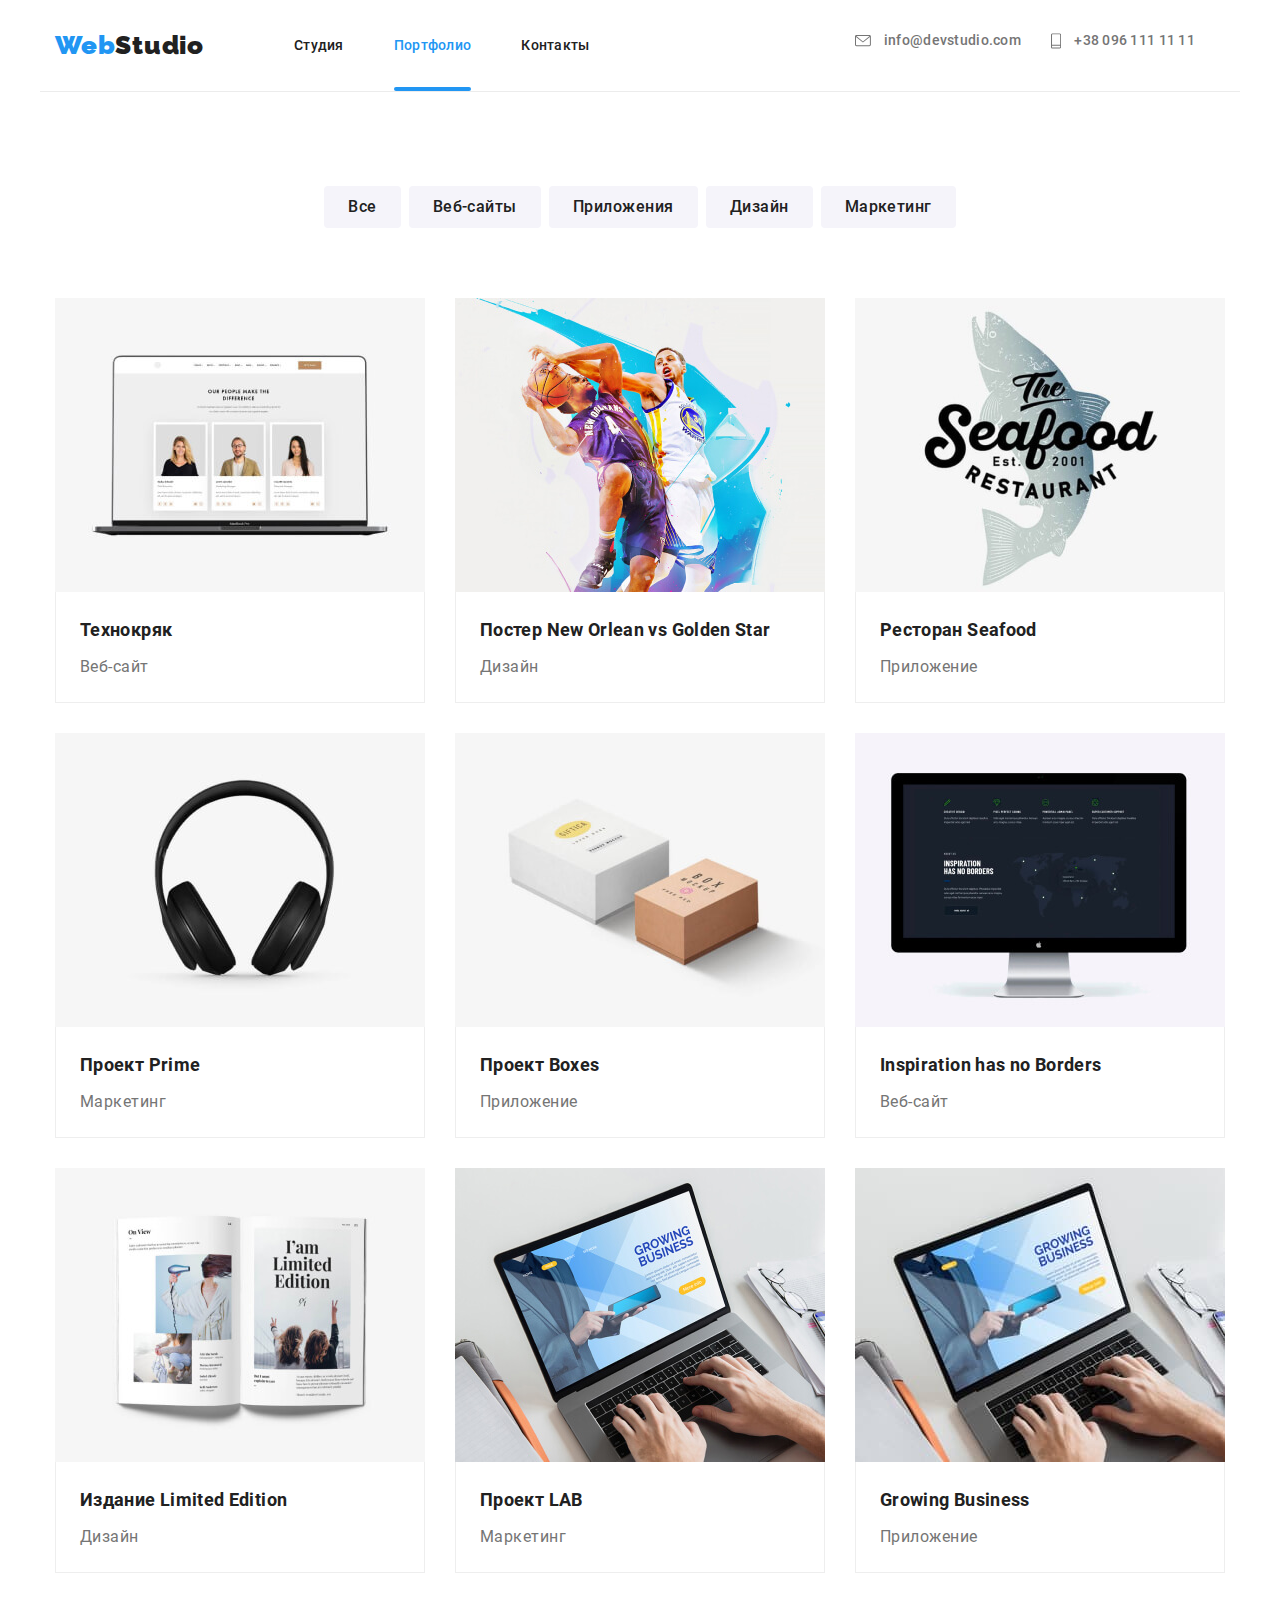
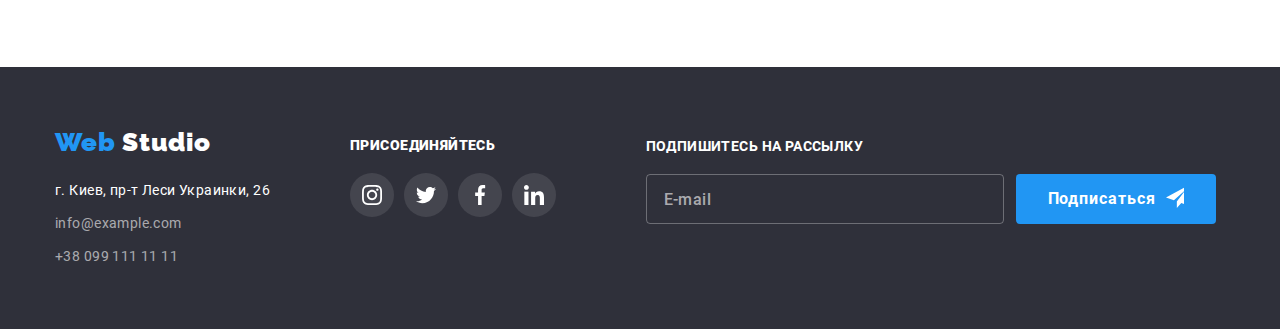
==== commit 6bde6555: "додав відзивчиві зображення" ====
--- a/portfolio.html
+++ b/portfolio.html
@@ -93,11 +93,36 @@
             <li class="projects-list-item">
               <a href="#" aria-label="ссылка Технокряк" class="project-link">
                 <div class="portfolio-box">
-                  <img
-                    src="./portfolioimg/website1.jpg"
-                    alt="Технокряк"
-                    width="370"
-                  />
+                  <picture>
+                    <source
+                      srcset="
+                        ./img_respons/projects/pr1-des/img.jpg    1x,
+                        ./img_respons/projects/pr1-des/img@2x.jpg 2x
+                      "
+                      media="(min-width: 1200px)"
+                    />
+                    <source
+                      srcset="
+                        ./img_respons/projects/pr1-tab/img.jpg    1x,
+                        ./img_respons/projects/pr1-tab/img@2x.jpg 2x
+                      "
+                      media="(min-width: 768px)"
+                    />
+                    <source
+                      srcset="
+                        ./img_respons/projects/pr1-mob/img.jpg    1x,
+                        ./img_respons/projects/pr1-mob/img@2x.jpg 2x
+                      "
+                      media="(max-width: 767px)"
+                    />
+
+                    <img
+                      src="./img_respons/projects/pr1-mob/img.jpg"
+                      alt="Технокряк"
+                      width="450"
+                    />
+                  </picture>
+
                   <p class="text-portfolio-box">
                     Технокряк это современная площадка распространения
                     коронавируса. Компании используют эту платформу для
@@ -117,11 +142,36 @@
                 class="project-link"
               >
                 <div class="portfolio-box">
-                  <img
-                    src="./portfolioimg/design.jpg"
-                    alt="Технокряк"
-                    width="370"
-                  />
+                  <picture>
+                    <source
+                      srcset="
+                        ./img_respons/projects/pr2-des/img.jpg    1x,
+                        ./img_respons/projects/pr2-des/img@2x.jpg 2x
+                      "
+                      media="(min-width: 1200px)"
+                    />
+                    <source
+                      srcset="
+                        ./img_respons/projects/pr2-tab/img.jpg    1x,
+                        ./img_respons/projects/pr2-tab/img@2x.jpg 2x
+                      "
+                      media="(min-width: 768px)"
+                    />
+                    <source
+                      srcset="
+                        ./img_respons/projects/pr2-mob/img.jpg    1x,
+                        ./img_respons/projects/pr2-mob/img@2x.jpg 2x
+                      "
+                      media="(max-width: 767px)"
+                    />
+
+                    <img
+                      src="./img_respons/projects/pr2-mob/img.jpg"
+                      alt="Технокряк"
+                      width="450"
+                    />
+                  </picture>
+
                   <p class="text-portfolio-box">
                     Технокряк это современная площадка распространения
                     коронавируса. Компании используют эту платформу для
@@ -139,11 +189,36 @@
             <li class="projects-list-item">
               <a href="#" aria-label="Ресторан Seafood" class="project-link"
                 ><div class="portfolio-box">
-                  <img
-                    src="./portfolioimg/app1.jpg"
-                    alt="Технокряк"
-                    width="370"
-                  />
+                  <picture>
+                    <source
+                      srcset="
+                        ./img_respons/projects/pr3-des/img.jpg    1x,
+                        ./img_respons/projects/pr3-des/img@2x.jpg 2x
+                      "
+                      media="(min-width: 1200px)"
+                    />
+                    <source
+                      srcset="
+                        ./img_respons/projects/pr3-tab/img.jpg    1x,
+                        ./img_respons/projects/pr3-tab/img@2x.jpg 2x
+                      "
+                      media="(min-width: 768px)"
+                    />
+                    <source
+                      srcset="
+                        ./img_respons/projects/pr3-mob/img.jpg    1x,
+                        ./img_respons/projects/pr3-mob/img@2x.jpg 2x
+                      "
+                      media="(max-width: 767px)"
+                    />
+
+                    <img
+                      src="./img_respons/projects/pr3-mob/img.jpg"
+                      alt="Технокряк"
+                      width="450"
+                    />
+                  </picture>
+
                   <p class="text-portfolio-box">
                     Технокряк это современная площадка распространения
                     коронавируса. Компании используют эту платформу для
@@ -159,11 +234,36 @@
             <li class="projects-list-item">
               <a href="#" aria-label="Проект Prime" class="project-link"
                 ><div class="portfolio-box">
-                  <img
-                    src="./portfolioimg/marketing.jpg"
-                    alt="Технокряк"
-                    width="370"
-                  />
+                  <picture>
+                    <source
+                      srcset="
+                        ./img_respons/projects/pr4-des/img.jpg    1x,
+                        ./img_respons/projects/pr4-des/img@2x.jpg 2x
+                      "
+                      media="(min-width: 1200px)"
+                    />
+                    <source
+                      srcset="
+                        ./img_respons/projects/pr4-tab/img.jpg    1x,
+                        ./img_respons/projects/pr4-tab/img@2x.jpg 2x
+                      "
+                      media="(min-width: 768px)"
+                    />
+                    <source
+                      srcset="
+                        ./img_respons/projects/pr4-mob/img.jpg    1x,
+                        ./img_respons/projects/pr4-mob/img@2x.jpg 2x
+                      "
+                      media="(max-width: 767px)"
+                    />
+
+                    <img
+                      src="./img_respons/projects/pr4-mob/img.jpg"
+                      alt="Технокряк"
+                      width="450"
+                    />
+                  </picture>
+
                   <p class="text-portfolio-box">
                     Технокряк это современная площадка распространения
                     коронавируса. Компании используют эту платформу для
@@ -179,11 +279,36 @@
             <li class="projects-list-item">
               <a href="#" aria-label="Проект Boxes" class="project-link"
                 ><div class="portfolio-box">
-                  <img
-                    src="./portfolioimg/app2.jpg"
-                    alt="Технокряк"
-                    width="370"
-                  />
+                  <picture>
+                    <source
+                      srcset="
+                        ./img_respons/projects/pr5-des/img.jpg    1x,
+                        ./img_respons/projects/pr5-des/img@2x.jpg 2x
+                      "
+                      media="(min-width: 1200px)"
+                    />
+                    <source
+                      srcset="
+                        ./img_respons/projects/pr5-tab/img.jpg    1x,
+                        ./img_respons/projects/pr5-tab/img@2x.jpg 2x
+                      "
+                      media="(min-width: 768px)"
+                    />
+                    <source
+                      srcset="
+                        ./img_respons/projects/pr5-mob/img.jpg    1x,
+                        ./img_respons/projects/pr5-mob/img@2x.jpg 2x
+                      "
+                      media="(max-width: 767px)"
+                    />
+
+                    <img
+                      src="./img_respons/projects/pr5-mob/img.jpg"
+                      alt="Технокряк"
+                      width="450"
+                    />
+                  </picture>
+
                   <p class="text-portfolio-box">
                     Технокряк это современная площадка распространения
                     коронавируса. Компании используют эту платформу для
@@ -202,11 +327,36 @@
                 aria-label="Inspiration has no Borders"
                 class="project-link"
                 ><div class="portfolio-box">
-                  <img
-                    src="./portfolioimg/website2.jpg"
-                    alt="Технокряк"
-                    width="370"
-                  />
+                  <picture>
+                    <source
+                      srcset="
+                        ./img_respons/projects/pr6-des/img.jpg    1x,
+                        ./img_respons/projects/pr6-des/img@2x.jpg 2x
+                      "
+                      media="(min-width: 1200px)"
+                    />
+                    <source
+                      srcset="
+                        ./img_respons/projects/pr6-tab/img.jpg    1x,
+                        ./img_respons/projects/pr6-tab/img@2x.jpg 2x
+                      "
+                      media="(min-width: 768px)"
+                    />
+                    <source
+                      srcset="
+                        ./img_respons/projects/pr6-mob/img.jpg    1x,
+                        ./img_respons/projects/pr6-mob/img@2x.jpg 2x
+                      "
+                      media="(max-width: 767px)"
+                    />
+
+                    <img
+                      src="./img_respons/projects/pr6-mob/img.jpg"
+                      alt="Технокряк"
+                      width="450"
+                    />
+                  </picture>
+
                   <p class="text-portfolio-box">
                     Технокряк это современная площадка распространения
                     коронавируса. Компании используют эту платформу для
@@ -227,11 +377,36 @@
                 aria-label="Издание Limited Edition"
                 class="project-link"
                 ><div class="portfolio-box">
-                  <img
-                    src="./portfolioimg/design2.jpg"
-                    alt="Технокряк"
-                    width="370"
-                  />
+                  <picture>
+                    <source
+                      srcset="
+                        ./img_respons/projects/pr7-des/img.jpg    1x,
+                        ./img_respons/projects/pr7-des/img@2x.jpg 2x
+                      "
+                      media="(min-width: 1200px)"
+                    />
+                    <source
+                      srcset="
+                        ./img_respons/projects/pr7-tab/img.jpg    1x,
+                        ./img_respons/projects/pr7-tab/img@2x.jpg 2x
+                      "
+                      media="(min-width: 768px)"
+                    />
+                    <source
+                      srcset="
+                        ./img_respons/projects/pr7-mob/img.jpg    1x,
+                        ./img_respons/projects/pr7-mob/img@2x.jpg 2x
+                      "
+                      media="(max-width: 767px)"
+                    />
+
+                    <img
+                      src="./img_respons/projects/pr7-mob/img.jpg"
+                      alt="Технокряк"
+                      width="450"
+                    />
+                  </picture>
+
                   <p class="text-portfolio-box">
                     Технокряк это современная площадка распространения
                     коронавируса. Компании используют эту платформу для
@@ -247,11 +422,36 @@
             <li class="projects-list-item">
               <a href="#" aria-label="Проект LAB" class="project-link"
                 ><div class="portfolio-box">
-                  <img
-                    src="./portfolioimg/marketing2.jpg"
-                    alt="Технокряк"
-                    width="370"
-                  />
+                  <picture>
+                    <source
+                      srcset="
+                        ./img_respons/projects/pr8-des/img.jpg    1x,
+                        ./img_respons/projects/pr8-des/img@2x.jpg 2x
+                      "
+                      media="(min-width: 1200px)"
+                    />
+                    <source
+                      srcset="
+                        ./img_respons/projects/pr8-tab/img.jpg    1x,
+                        ./img_respons/projects/pr8-tab/img@2x.jpg 2x
+                      "
+                      media="(min-width: 768px)"
+                    />
+                    <source
+                      srcset="
+                        ./img_respons/projects/pr8-mob/img.jpg    1x,
+                        ./img_respons/projects/pr8-mob/img@2x.jpg 2x
+                      "
+                      media="(max-width: 767px)"
+                    />
+
+                    <img
+                      src="./img_respons/projects/pr8-mob/img.jpg"
+                      alt="Технокряк"
+                      width="450"
+                    />
+                  </picture>
+
                   <p class="text-portfolio-box">
                     Технокряк это современная площадка распространения
                     коронавируса. Компании используют эту платформу для
--- a/css/portfolio.min.css
+++ b/css/portfolio.min.css
@@ -1,3 +1,3 @@
 @font-face{font-family:"Roboto";font-style:normal;font-weight:400;src:url("../fonts/roboto/roboto-v20-latin_cyrillic-regular.woff2") format("woff2"),url("../fonts/roboto/roboto-v20-latin_cyrillic-regular.woff") format("woff")}@font-face{font-family:"Roboto";font-style:normal;font-weight:500;src:url("../fonts/roboto/roboto-v20-latin_cyrillic-500.woff2") format("woff2"),url("../fonts/roboto/roboto-v20-latin_cyrillic-500.woff") format("woff")}@font-face{font-family:"Roboto";font-style:normal;font-weight:700;src:url("../fonts/roboto/roboto-v20-latin_cyrillic-700.woff2") format("woff2"),url("../fonts/roboto/roboto-v20-latin_cyrillic-700.woff") format("woff")}@font-face{font-family:"Roboto";font-style:normal;font-weight:900;src:url("../fonts/roboto/roboto-v20-latin_cyrillic-900.woff2") format("woff2"),url("../fonts/roboto/roboto-v20-latin_cyrillic-900.woff") format("woff")}@font-face{font-family:"Raleway";font-style:normal;font-weight:900;src:url("../fonts/raleway/raleway-v17-latin_cyrillic-900.woff2") format("woff2"),url("../fonts/raleway/raleway-v17-latin_cyrillic-900.woff") format("woff")}/*! modern-normalize v1.0.0 | MIT License | https://github.com/sindresorhus/modern-normalize */*,*::before,*::after{box-sizing:border-box}:root{tab-size:4}html{line-height:1.15;-webkit-text-size-adjust:100%}body{margin:0}body{font-family:system-ui,-apple-system,"Segoe UI",Roboto,Helvetica,Arial,sans-serif,"Apple Color Emoji","Segoe UI Emoji"}hr{height:0;color:inherit}abbr[title]{text-decoration:underline dotted}b,strong{font-weight:bolder}code,kbd,samp,pre{font-family:ui-monospace, SFMono-Regular, Consolas, "Liberation Mono", Menlo,- monospace;font-size:1em}small{font-size:80%}sub,sup{font-size:75%;line-height:0;position:relative;vertical-align:baseline}sub{bottom:-0.25em}sup{top:-0.5em}table{text-indent:0;border-color:inherit}button,input,optgroup,select,textarea{font-family:inherit;font-size:100%;line-height:1.15;margin:0}button,select{text-transform:none}button,[type="button"],[type="reset"],[type="submit"]{-webkit-appearance:button}::-moz-focus-inner{border-style:none;padding:0}:-moz-focusring{outline:1px dotted ButtonText}:-moz-ui-invalid{box-shadow:none}legend{padding:0}progress{vertical-align:baseline}::-webkit-inner-spin-button,::-webkit-outer-spin-button{height:auto}[type="search"]{-webkit-appearance:textfield;outline-offset:-2px}::-webkit-search-decoration{-webkit-appearance:none}::-webkit-file-upload-button{-webkit-appearance:button;font:inherit}summary{display:list-item}.bg-menu{display:none;position:absolute;top:100%;left:0;padding:60px 0;text-align:center;width:100%;background-color:#fff}@media (min-width: 768px){.bg-menu{position:relative;display:flex;justify-content:space-between;align-items:center;padding:0;margin-left:50px}}.bg-menu.is-open{display:block}html{box-sizing:border-box}*,*::before,*::after{box-sizing:inherit}body{font-family:Roboto, sans-serif;font-size:14px;line-height:1.714;letter-spacing:0.03em;background-color:#fff;color:#757575;margin:0px}.container{width:100%;padding-left:15px;padding-right:15px;margin-left:auto;margin-right:auto}@media (min-width: 480px){.container{width:480px}}@media (min-width: 768px){.container{width:768px}}@media (min-width: 1200px){.container{width:1200px}}.pf-container{margin-bottom:40px}@media (min-width: 768px){.pf-container{margin-bottom:0}}@media (min-width: 1200px){.pf-container{margin-bottom:50px}}@media (max-width: 479px){section{padding-top:60px;padding-bottom:60px}}@media (min-width: 480px){section{padding-top:60px;padding-bottom:60px}}@media (min-width: 1200px){section{padding-top:94px;padding-bottom:94px}}.section-title{font-weight:700;font-size:28px;line-height:1.167;letter-spacing:0.03em;text-align:center;color:#212121}@media (max-width: 479px){.section-title{padding-bottom:35px}}@media (min-width: 480px){.section-title{padding-bottom:35px}}@media (min-width: 1200px){.section-title{padding-bottom:60px;font-size:36px}}.main-text{font-weight:400;font-size:14px;line-height:1.714;letter-spacing:0.03em;color:#757575}h2,p{margin-top:0px;margin-bottom:0px}.list{list-style:none;margin:0;padding:0}.logo-header,.logo-footer,.logo-web{font-family:Raleway, sans-serif;font-style:normal;font-weight:bold;font-size:24px;line-height:1.192;letter-spacing:0.03em;text-decoration:none}@media (min-width: 1200px){.logo-header,.logo-footer,.logo-web{font-size:26px}}.logo-header{color:#212121}.logo-footer{color:#fff}.logo-web{color:#2196f3}.menu-link{display:block;margin-bottom:40px;font-style:normal;font-weight:500;font-size:14px;line-height:1.143;letter-spacing:0.02em;color:#212121;text-decoration:none;transition:color 250ms cubic-bezier(0.4, 0, 0.2, 1)}@media (max-width: 479px){.menu-link{position:relative;display:inline-block}}@media (min-width: 480px){.menu-link{position:relative;display:inline-block}}@media (min-width: 768px){.menu-link{margin-bottom:0}}.menu-link:hover,.menu-link:focus{color:#2196f3}.menu-link.current{color:#2196f3}.current::after{content:" ";position:absolute;left:0;bottom:-10px;display:block;width:100%;height:4px;border-radius:2px;color:#2196f3;background-color:#2196f3}@media (min-width: 768px){.current::after{bottom:-50px}}.button-list{display:flex;flex-wrap:wrap;justify-content:start}@media (min-width: 768px){.button-list{justify-content:center}}.button-list-item:not(:last-child){margin-right:8px}@media (max-width: 479px){.button-list-item:nth-child(-n+3){margin-bottom:20px}}@media (min-width: 480px){.button-list-item:nth-child(-n+3){margin-bottom:20px}}.btn-portfolio{display:inline-flex;padding:6px 22px;font-family:inherit;font-weight:500;font-size:16px;line-height:1.625;letter-spacing:0.03em;color:#212121;background-color:#f5f4fa;border-color:transparent;border-radius:4px;box-shadow:none;transition:color 250ms cubic-bezier(0.4, 0, 0.2, 1),box-shadow 250ms cubic-bezier(0.4, 0, 0.2, 1),background-color 250ms cubic-bezier(0.4, 0, 0.2, 1)}.btn-portfolio:hover,.btn-portfolio:focus{color:#fff;background-color:#2196f3;box-shadow:0px 3px 1px rgba(0,0,0,0.1),0px 1px 2px rgba(0,0,0,0.08),0px 2px 2px rgba(0,0,0,0.12)}@media (min-width: 1200px){.projects-list{display:flex;flex-wrap:wrap}}@media (min-width: 768px){.projects-list{display:flex;flex-wrap:wrap}}.projects-list-item{width:100%;box-shadow:none}.projects-list-item:not(:last-child){margin-bottom:30px}@media (min-width: 768px){.projects-list-item:nth-child(2n+1){margin-right:30px}}@media (min-width: 1200px){.projects-list-item:nth-child(3n){margin-right:0}}@media (min-width: 1200px){.projects-list-item:nth-child(n+4){margin-top:30px}}@media (min-width: 768px){.projects-list-item{width:calc((100% - 30px) / 2)}}@media (min-width: 1200px){.projects-list-item{width:calc((100% - 30px * 2) / 3);justify-content:center}}.projects-list-item:hover,.projects-list-item:focus{box-shadow:0px 1px 1px rgba(0,0,0,0.12),0px 4px 4px rgba(0,0,0,0.06),1px 4px 6px rgba(0,0,0,0.16)}.projects-list-item a{text-decoration:none}.project-link p,.project-link h3{padding-left:24px;padding-right:24px}.portfolio-box{position:relative;height:294px;overflow:hidden}.text-portfolio-box{padding:63px 24px;position:absolute;top:0;left:0;opacity:0;transform:translateY(100%);transition:transform 250ms cubic-bezier(0.4, 0, 0.2, 1);z-index:1;font-style:normal;font-weight:400;font-size:18px;line-height:1.56;color:#fff;background:rgba(33,150,243,0.9)}.projects-list-item:hover .text-portfolio-box{transform:translateY(0);opacity:1}.text-border{margin:0;padding-top:20px;padding-bottom:20px;border:1px solid #eeeeee;border-top:none;z-index:3}.names-pf{margin-top:0;margin-bottom:4px;font-style:normal;font-weight:700;font-size:18px;line-height:2;letter-spacing:0.02em;color:#212121}.text-pf{font-style:normal;font-weight:400;font-size:16px;line-height:1.88;letter-spacing:0.03em;color:#757575}.btn{display:inline-flex;padding:10px 32px;min-width:200px;font-family:inherit;font-weight:700;font-size:16px;line-height:1.875;letter-spacing:0.06em;border-radius:4px;color:#fff;background-color:#2196f3;border:transparent;box-shadow:none}.btn:hover,.btn:focus{color:#fff;background-color:#2196f3;box-shadow:0px 3px 1px rgba(0,0,0,0.1),0px 1px 2px rgba(0,0,0,0.08),0px 2px 2px rgba(0,0,0,0.12)}.modal .btn{justify-content:center;box-shadow:0px 4px 4px rgba(0,0,0,0.15)}.modal-button{position:absolute;top:4px;right:8px;display:inline-flex;justify-content:center;align-items:center;width:35px;height:35px;border-radius:50%;border:1px solid rgba(0,0,0,0.1);background-color:#fff;transition:fill 250ms cubic-bezier(0.4, 0, 0.2, 1)}.modal-button:hover,.modal-button:focus{fill:#2196f3;outline:none}.btn-bg{display:inline-flex;margin:0;padding:0;border:none;background-color:transparent;transition:fill 250ms cubic-bezier(0.4, 0, 0.2, 1)}.btn-bg:hover,.btn-bg:focus{fill:#2196f3}@media (min-width: 768px){.btn-bg{display:none}}.icon-close{background-size:contain;background-origin:border-box}.btn-bg .icon-menu{display:none}.btn-bg.is-open .icon-close{display:none}.btn-bg.is-open .icon-menu{display:block}.mailing-block{margin-top:20px}@media (max-width: 479px){.mailing-block .btn{margin-top:20px}}@media (min-width: 480px){.mailing-block .btn{margin-top:20px}}.mailing-block .btn::after{content:" ";background-image:url("../img/icons/sendicon.svg");background-repeat:no-repeat;margin-left:10px;width:24px;height:24px}.mailing-block .btn:hover{color:#fff;background-color:#2196f3}.form{width:100%}.form-logo{position:absolute;top:50%;left:12px;transform:translateY(-50%);transition:fill 250ms cubic-bezier(0.4, 0, 0.2, 1)}.form-field:focus-within .form-logo{fill:#2196f3}.form-field{position:relative;display:flex;margin-top:30px;font-style:normal;font-weight:500;font-size:14px;line-height:1.7;letter-spacing:0.03em;color:rgba(117,117,117,0.5)}.form-field-input{width:100%;height:40px;margin:0;padding-left:40px;font:inherit;border:1px solid rgba(33,33,33,0.2);border-radius:4px;transition:border 250ms cubic-bezier(0.4, 0, 0.2, 1)}.form-field-label{position:absolute;transform:translateY(-150%);font-style:normal;font-weight:500;font-size:12px;line-height:1.17;color:#757575}.form-field-textarea{width:100%;height:96px;margin:0;padding-left:12px;font:inherit;border:1px solid rgba(33,33,33,0.2);border-radius:4px;resize:none;transition:border 250ms cubic-bezier(0.4, 0, 0.2, 1)}.form-field:focus-within .form-field-input{border:1px solid #2196f3;border-radius:4px;outline:none}.form-field-textarea::placeholder{font-family:Roboto;font-style:normal;font-weight:500;font-size:14px;line-height:1.14;letter-spacing:0.01em;color:rgba(117,117,117,0.5)}.form-field:focus-within .form-field-textarea{border:1px solid #2196f3;border-radius:4px;outline:none}.form-field-agree{position:relative;width:100%;margin-top:30px;margin-bottom:35px;padding-left:10px;padding-right:10px}@media (min-width: 1200px){.form-field-agree{display:flex;justify-content:start;align-items:center}}.form-field-agree-label{padding-left:20px;font-size:12px}.form-field-agree-input{position:absolute;appearance:none;-webkit-appearance:none;-moz-appearance:none}.form-field-agree .checked-icon{position:absolute;transform:translate(-20px, 4px);display:inline-block;width:16px;height:15px;border:2px solid #212121;border-radius:2px;transition:border 250ms cubic-bezier(0.4, 0, 0.2, 1)}.form-field-agree .form-field-link{font-style:normal;font-weight:500;font-size:12px;line-height:1.7;letter-spacing:0.03em;color:#2196f3}@media (min-width: 1200px){.form-field-agree .form-field-link{font-size:14px}}.form-field-agree-input:checked+.checked-icon{border-color:#2196f3;background-color:#2196f3;background-image:url(../img/check.svg);background-size:contain;background-origin:border-box}.input-mailing-block{display:inline-block;margin-right:12px;padding-left:17px;width:100%;height:50px;font-family:inherit;font-style:normal;font-weight:500;font-size:16px;line-height:1.25;letter-spacing:0.03em;color:rgba(255,255,255,0.6);background-color:transparent;border:1px solid rgba(255,255,255,0.3);border-radius:4px}.input-mailing-block::placeholder{font-style:normal;font-weight:500;font-size:16px;line-height:1.25;letter-spacing:0.03em;color:rgba(255,255,255,0.6)}.header-page{position:relative}@media (min-width: 480px){.header-page{position:relative}}.navigation{border-bottom:1px solid #ececec}@media (max-width: 479px){.navigation{padding-top:18px;padding-bottom:18px;display:flex;justify-content:space-between}}@media (min-width: 480px){.navigation{padding-top:18px;padding-bottom:18px;display:flex;justify-content:space-between}}@media (min-width: 768px){.navigation{display:flex;justify-content:space-between;align-items:center;padding-top:30px;padding-bottom:30px}}@media (max-width: 479px){.nav-list{display:block}}@media (min-width: 480px){.nav-list{display:block}}@media (min-width: 768px){.nav-list{display:flex}}.nav-list-item{position:relative}@media (min-width: 768px){.nav-list-item:not(:last-child){margin-right:50px}}@media (min-width: 1200px){.nav-list-item:not(last-child){margin-right:50px}}@media (min-width: 768px){.link-list{text-align:left}}.contacts-link{font-style:normal;font-weight:500;font-size:14px;line-height:1.142;letter-spacing:0.02em;text-decoration:none;color:#757575;transition:color 250ms cubic-bezier(0.4, 0, 0.2, 1)}@media (max-width: 479px){.contacts-link{display:block;margin:20px 0}}@media (min-width: 480px){.contacts-link{display:block}}@media (min-width: 768px){.contacts-link{display:block}}.contacts-link:hover,.contacts-link:focus{color:#2196f3}.contacts-link:not(last-child){margin-right:30px}@media (min-width: 768px){.contacts-link:not(last-child){display:block;margin-right:0;margin-bottom:10px}}.mail-link{display:inline-block;vertical-align:middle;margin-right:10px;fill:currentColor}.footer{background:#2f303a}@media (max-width: 479px){.footer-div{text-align:center}}@media (min-width: 480px){.footer-div{text-align:center}}@media (min-width: 1200px){.footer-div{text-align:left}.footer-div-div:not(:last-child){margin-right:30px}}@media (min-width: 1200px){.footer-container{display:flex;justify-content:space-between;align-items:baseline;padding-top:60px;padding-bottom:60px}}@media (min-width: 768px){.tablet-footer{display:flex;justify-content:space-around}}.join-us{font-weight:700;font-size:14px;line-height:1.143;letter-spacing:0.03em;color:#fff}@media (max-width: 479px){.join-us{padding-top:60px}}@media (min-width: 480px){.join-us{padding-top:60px}}@media (min-width: 768px){.join-us{padding-top:0}}.join-us-list{display:flex;margin-top:20px}@media (max-width: 479px){.join-us-list{justify-content:center}}@media (min-width: 480px){.join-us-list{justify-content:center}}.join-us-list-item{width:44px;height:44px;background-repeat:no-repeat;background-position:center;border-radius:50%;background-color:rgba(255,255,255,0.1);transition:background-color 250ms cubic-bezier(0.4, 0, 0.2, 1)}.join-us-list-item:not(:last-child){margin-right:10px}.join-us-list-item:hover,.join-us-list-item:focus{background-color:#2196f3}.mailing{font-size:14px;line-height:1.143;letter-spacing:0.03em;color:#fff}@media (max-width: 479px){.mailing{padding-top:60px;text-align:center}}@media (min-width: 480px){.mailing{padding-top:60px;text-align:center}}@media (min-width: 1200px){.mailing{padding-top:0}}.item-instagram{background-image:url("../img/icons/instagramft.svg")}.item-twitter{background-image:url("../img/icons/twitterft.svg")}.item-facebook{background-image:url("../img/icons/facebookft.svg")}.item-linkin{background-image:url("../img/icons/linkedinft.svg")}.address{margin-top:20px;font-style:inherit;font-weight:400;font-size:14px;line-height:1.714;letter-spacing:0.03em;color:#fff}.address-link{display:block;font-weight:400;font-size:14px;line-height:1.714;letter-spacing:0.03em;text-decoration:none;color:rgba(255,255,255,0.6);transition:color 250ms cubic-bezier(0.4, 0, 0.2, 1)}.address-link:hover,.address-link:focus{color:#2196f3}.address p{display:inline-block;margin-bottom:9px}.address-link:not(:last-child){margin-bottom:9px}
+ monospace;font-size:1em}small{font-size:80%}sub,sup{font-size:75%;line-height:0;position:relative;vertical-align:baseline}sub{bottom:-0.25em}sup{top:-0.5em}table{text-indent:0;border-color:inherit}button,input,optgroup,select,textarea{font-family:inherit;font-size:100%;line-height:1.15;margin:0}button,select{text-transform:none}button,[type="button"],[type="reset"],[type="submit"]{-webkit-appearance:button}::-moz-focus-inner{border-style:none;padding:0}:-moz-focusring{outline:1px dotted ButtonText}:-moz-ui-invalid{box-shadow:none}legend{padding:0}progress{vertical-align:baseline}::-webkit-inner-spin-button,::-webkit-outer-spin-button{height:auto}[type="search"]{-webkit-appearance:textfield;outline-offset:-2px}::-webkit-search-decoration{-webkit-appearance:none}::-webkit-file-upload-button{-webkit-appearance:button;font:inherit}summary{display:list-item}.bg-menu{display:none;position:absolute;top:100%;left:0;padding:60px 0;text-align:center;width:100%;background-color:#fff}@media (min-width: 768px){.bg-menu{position:relative;display:flex;justify-content:space-between;align-items:center;padding:0;margin-left:50px}}@media (min-width: 1200px){.bg-menu{margin-left:90px}}.bg-menu.is-open{display:block}html{box-sizing:border-box}*,*::before,*::after{box-sizing:inherit}body{font-family:Roboto, sans-serif;font-size:14px;line-height:1.714;letter-spacing:0.03em;background-color:#fff;color:#757575;margin:0px}.container{width:100%;padding-left:15px;padding-right:15px;margin-left:auto;margin-right:auto}@media (min-width: 480px){.container{width:480px}}@media (min-width: 768px){.container{width:768px}}@media (min-width: 1200px){.container{width:1200px}}.pf-container{margin-bottom:40px}@media (min-width: 768px){.pf-container{margin-bottom:0}}@media (min-width: 1200px){.pf-container{margin-bottom:50px}}@media (max-width: 479px){section{padding-top:60px;padding-bottom:60px}}@media (min-width: 480px){section{padding-top:60px;padding-bottom:60px}}@media (min-width: 1200px){section{padding-top:94px;padding-bottom:94px}}.section-title{font-weight:700;font-size:28px;line-height:1.167;letter-spacing:0.03em;text-align:center;color:#212121}@media (max-width: 479px){.section-title{padding-bottom:35px}}@media (min-width: 480px){.section-title{padding-bottom:35px}}@media (min-width: 1200px){.section-title{padding-bottom:60px;font-size:36px}}.main-text{font-weight:400;font-size:14px;line-height:1.714;letter-spacing:0.03em;color:#757575}h2,p{margin-top:0px;margin-bottom:0px}.list{list-style:none;margin:0;padding:0}img{display:block;width:100%;height:auto}.logo-header,.logo-footer,.logo-web{font-family:Raleway, sans-serif;font-style:normal;font-weight:bold;font-size:24px;line-height:1.192;letter-spacing:0.03em;text-decoration:none}@media (min-width: 1200px){.logo-header,.logo-footer,.logo-web{font-size:26px}}.logo-header{color:#212121}.logo-footer{color:#fff}.logo-web{color:#2196f3}.menu-link{display:block;margin-bottom:40px;font-style:normal;font-weight:500;font-size:14px;line-height:1.143;letter-spacing:0.02em;color:#212121;text-decoration:none;transition:color 250ms cubic-bezier(0.4, 0, 0.2, 1)}@media (max-width: 479px){.menu-link{position:relative;display:inline-block}}@media (min-width: 480px){.menu-link{position:relative;display:inline-block}}@media (min-width: 768px){.menu-link{margin-bottom:0}}.menu-link:hover,.menu-link:focus{color:#2196f3}.menu-link.current{color:#2196f3}.current::after{content:" ";position:absolute;left:0;bottom:-10px;display:block;width:100%;height:4px;border-radius:2px;color:#2196f3;background-color:#2196f3}@media (min-width: 768px){.current::after{bottom:-50px}}@media (min-width: 1200px){.current::after{bottom:-38px}}.button-list{display:flex;flex-wrap:wrap;justify-content:start}@media (min-width: 768px){.button-list{justify-content:center}}.button-list-item:not(:last-child){margin-right:8px}@media (max-width: 479px){.button-list-item:nth-child(-n+3){margin-bottom:20px}}@media (min-width: 480px){.button-list-item:nth-child(-n+3){margin-bottom:20px}}.btn-portfolio{display:inline-flex;padding:6px 22px;font-family:inherit;font-weight:500;font-size:16px;line-height:1.625;letter-spacing:0.03em;color:#212121;background-color:#f5f4fa;border-color:transparent;border-radius:4px;box-shadow:none;transition:color 250ms cubic-bezier(0.4, 0, 0.2, 1),box-shadow 250ms cubic-bezier(0.4, 0, 0.2, 1),background-color 250ms cubic-bezier(0.4, 0, 0.2, 1)}.btn-portfolio:hover,.btn-portfolio:focus{color:#fff;background-color:#2196f3;box-shadow:0px 3px 1px rgba(0,0,0,0.1),0px 1px 2px rgba(0,0,0,0.08),0px 2px 2px rgba(0,0,0,0.12)}@media (min-width: 1200px){.projects-list{display:flex;flex-wrap:wrap}}@media (min-width: 768px){.projects-list{display:flex;flex-wrap:wrap}}.projects-list-item{width:100%;box-shadow:none}@media (min-width: 1200px){.projects-list-item{margin-right:30px}}.projects-list-item:not(:last-child){margin-bottom:30px}@media (min-width: 1200px){.projects-list-item:not(:last-child){margin-bottom:0}}@media (min-width: 768px){.projects-list-item:nth-child(2n+1){margin-right:30px}}@media (min-width: 1200px){.projects-list-item:nth-child(3n){margin-right:0}}@media (min-width: 1200px){.projects-list-item:nth-child(n+4){margin-top:30px}}@media (min-width: 768px){.projects-list-item{width:calc((100% - 30px) / 2)}}@media (min-width: 1200px){.projects-list-item{width:calc((100% - 30px * 2) / 3);justify-content:center}}.projects-list-item:hover,.projects-list-item:focus{box-shadow:0px 1px 1px rgba(0,0,0,0.12),0px 4px 4px rgba(0,0,0,0.06),1px 4px 6px rgba(0,0,0,0.16)}.projects-list-item a{text-decoration:none}.project-link p,.project-link h3{padding-left:24px;padding-right:24px}.portfolio-box{position:relative;height:294px;overflow:hidden}.text-portfolio-box{padding:63px 24px;position:absolute;top:0;left:0;opacity:0;transform:translateY(100%);transition:transform 250ms cubic-bezier(0.4, 0, 0.2, 1);z-index:1;font-style:normal;font-weight:400;font-size:18px;line-height:1.56;color:#fff;background:rgba(33,150,243,0.9)}.projects-list-item:hover .text-portfolio-box{transform:translateY(0);opacity:1}.text-border{margin:0;padding-top:20px;padding-bottom:20px;border:1px solid #eeeeee;border-top:none;z-index:3}.names-pf{margin-top:0;margin-bottom:4px;font-style:normal;font-weight:700;font-size:18px;line-height:2;letter-spacing:0.02em;color:#212121}.text-pf{font-style:normal;font-weight:400;font-size:16px;line-height:1.88;letter-spacing:0.03em;color:#757575}.btn{display:inline-flex;padding:10px 32px;min-width:200px;font-family:inherit;font-weight:700;font-size:16px;line-height:1.875;letter-spacing:0.06em;border-radius:4px;color:#fff;background-color:#2196f3;border:transparent;box-shadow:none}.btn:hover,.btn:focus{color:#fff;background-color:#2196f3;box-shadow:0px 3px 1px rgba(0,0,0,0.1),0px 1px 2px rgba(0,0,0,0.08),0px 2px 2px rgba(0,0,0,0.12)}.modal .btn{justify-content:center;box-shadow:0px 4px 4px rgba(0,0,0,0.15)}.modal-button{position:absolute;top:4px;right:8px;display:inline-flex;justify-content:center;align-items:center;width:35px;height:35px;border-radius:50%;border:1px solid rgba(0,0,0,0.1);background-color:#fff;transition:fill 250ms cubic-bezier(0.4, 0, 0.2, 1)}.modal-button:hover,.modal-button:focus{fill:#2196f3;outline:none}.btn-bg{display:inline-flex;margin:0;padding:0;border:none;background-color:transparent;transition:fill 250ms cubic-bezier(0.4, 0, 0.2, 1)}.btn-bg:hover,.btn-bg:focus{fill:#2196f3}@media (min-width: 768px){.btn-bg{display:none}}.icon-close{background-size:contain;background-origin:border-box}.btn-bg .icon-menu{display:none}.btn-bg.is-open .icon-close{display:none}.btn-bg.is-open .icon-menu{display:block}.mailing-block{margin-top:20px}@media (max-width: 479px){.mailing-block .btn{margin-top:20px}}@media (min-width: 480px){.mailing-block .btn{margin-top:20px}}@media (min-width: 1200px){.mailing-block .btn{margin-top:0}}@media (min-width: 1200px){.mailing-block{display:flex}}.mailing-block .btn::after{content:" ";background-image:url("../img/icons/sendicon.svg");background-repeat:no-repeat;margin-left:10px;width:24px;height:24px}.mailing-block .btn:hover{color:#fff;background-color:#2196f3}.form{width:100%}.form-logo{position:absolute;top:50%;left:12px;transform:translateY(-50%);transition:fill 250ms cubic-bezier(0.4, 0, 0.2, 1)}.form-field:focus-within .form-logo{fill:#2196f3}.form-field{position:relative;display:flex;margin-top:30px;font-style:normal;font-weight:500;font-size:14px;line-height:1.7;letter-spacing:0.03em;color:rgba(117,117,117,0.5)}.form-field-input{width:100%;height:40px;margin:0;padding-left:40px;font:inherit;border:1px solid rgba(33,33,33,0.2);border-radius:4px;transition:border 250ms cubic-bezier(0.4, 0, 0.2, 1)}.form-field-label{position:absolute;transform:translateY(-150%);font-style:normal;font-weight:500;font-size:12px;line-height:1.17;color:#757575}.form-field-textarea{width:100%;height:96px;margin:0;padding-left:12px;font:inherit;border:1px solid rgba(33,33,33,0.2);border-radius:4px;resize:none;transition:border 250ms cubic-bezier(0.4, 0, 0.2, 1)}.form-field:focus-within .form-field-input{border:1px solid #2196f3;border-radius:4px;outline:none}.form-field-textarea::placeholder{font-family:Roboto;font-style:normal;font-weight:500;font-size:14px;line-height:1.14;letter-spacing:0.01em;color:rgba(117,117,117,0.5)}.form-field:focus-within .form-field-textarea{border:1px solid #2196f3;border-radius:4px;outline:none}.form-field-agree{position:relative;width:100%;margin-top:30px;margin-bottom:35px;padding-left:10px;padding-right:10px}@media (min-width: 1200px){.form-field-agree{display:flex;justify-content:start;align-items:center}}.form-field-agree-label{padding-left:20px;font-size:12px}@media (min-width: 1200px){.form-field-agree-label{font-size:14px;margin-right:10px}}.form-field-agree-input{position:absolute;appearance:none;-webkit-appearance:none;-moz-appearance:none}.form-field-agree .checked-icon{position:absolute;transform:translate(-20px, 4px);display:inline-block;width:16px;height:15px;border:2px solid #212121;border-radius:2px;transition:border 250ms cubic-bezier(0.4, 0, 0.2, 1)}.form-field-agree .form-field-link{font-style:normal;font-weight:500;font-size:12px;line-height:1.7;letter-spacing:0.03em;color:#2196f3}@media (min-width: 1200px){.form-field-agree .form-field-link{font-size:14px}}.form-field-agree-input:checked+.checked-icon{border-color:#2196f3;background-color:#2196f3;background-image:url(../img/check.svg);background-size:contain;background-origin:border-box}.input-mailing-block{display:inline-block;margin-right:12px;padding-left:17px;width:100%;height:50px;font-family:inherit;font-style:normal;font-weight:500;font-size:16px;line-height:1.25;letter-spacing:0.03em;color:rgba(255,255,255,0.6);background-color:transparent;border:1px solid rgba(255,255,255,0.3);border-radius:4px}.input-mailing-block::placeholder{font-style:normal;font-weight:500;font-size:16px;line-height:1.25;letter-spacing:0.03em;color:rgba(255,255,255,0.6)}.header-page{position:relative}@media (min-width: 480px){.header-page{position:relative}}.navigation{border-bottom:1px solid #ececec}@media (max-width: 479px){.navigation{padding-top:18px;padding-bottom:18px;display:flex;justify-content:space-between}}@media (min-width: 480px){.navigation{padding-top:18px;padding-bottom:18px;display:flex;justify-content:space-between}}@media (min-width: 768px){.navigation{display:flex;justify-content:space-between;align-items:center;padding-top:30px;padding-bottom:30px}}@media (max-width: 479px){.nav-list{display:block}}@media (min-width: 480px){.nav-list{display:block}}@media (min-width: 768px){.nav-list{display:flex}}.nav-list-item{position:relative}@media (min-width: 768px){.nav-list-item:not(:last-child){margin-right:50px}}@media (min-width: 1200px){.nav-list-item:not(last-child){margin-right:50px}}@media (min-width: 768px){.link-list{text-align:left}}@media (min-width: 1200px){.link-list{display:flex}}.contacts-link{font-style:normal;font-weight:500;font-size:14px;line-height:1.142;letter-spacing:0.02em;text-decoration:none;color:#757575;transition:color 250ms cubic-bezier(0.4, 0, 0.2, 1)}@media (max-width: 479px){.contacts-link{display:block;margin:20px 0}}@media (min-width: 480px){.contacts-link{display:block}}@media (min-width: 768px){.contacts-link{display:block;margin-right:0;margin-bottom:10px}}@media (min-width: 1200px){.contacts-link:not(last-child){margin-right:30px}}.contacts-link:hover,.contacts-link:focus{color:#2196f3}.mail-link{display:inline-block;vertical-align:middle;margin-right:10px;fill:currentColor}.footer{background:#2f303a}.footer-container{padding-top:60px;padding-bottom:60px}@media (min-width: 1200px){.footer-container{display:flex;justify-content:space-between;align-items:baseline;padding-top:60px;padding-bottom:60px}}@media (max-width: 479px){.footer-div{text-align:center}}@media (min-width: 480px){.footer-div{text-align:center}}@media (min-width: 1200px){.footer-div{text-align:left;margin-right:80px}}@media (min-width: 768px){.tablet-footer{display:flex;justify-content:space-around}}.join-us{font-weight:700;font-size:14px;line-height:1.143;letter-spacing:0.03em;color:#fff}@media (max-width: 479px){.join-us{padding-top:60px}}@media (min-width: 480px){.join-us{padding-top:60px}}@media (min-width: 768px){.join-us{padding-top:0}}@media (min-width: 1200px){.join-us{padding-top:10px}}.join-us-list{display:flex;margin-top:20px}@media (max-width: 479px){.join-us-list{justify-content:center}}@media (min-width: 480px){.join-us-list{justify-content:center}}.join-us-list-item{width:44px;height:44px;background-repeat:no-repeat;background-position:center;border-radius:50%;background-color:rgba(255,255,255,0.1);transition:background-color 250ms cubic-bezier(0.4, 0, 0.2, 1)}.join-us-list-item:not(:last-child){margin-right:10px}.join-us-list-item:hover,.join-us-list-item:focus{background-color:#2196f3}.mailing{font-size:14px;line-height:1.143;letter-spacing:0.03em;color:#fff}@media (max-width: 479px){.mailing{padding-top:60px;text-align:center}}@media (min-width: 480px){.mailing{width:80%;padding-top:60px;text-align:center;margin-right:auto;margin-left:auto}}@media (min-width: 1200px){.mailing{width:calc((100% - 30px) / 2);text-align:left;padding-top:0}}.item-instagram{background-image:url("../img/icons/instagramft.svg")}.item-twitter{background-image:url("../img/icons/twitterft.svg")}.item-facebook{background-image:url("../img/icons/facebookft.svg")}.item-linkin{background-image:url("../img/icons/linkedinft.svg")}.address{margin-top:20px;font-style:inherit;font-weight:400;font-size:14px;line-height:1.714;letter-spacing:0.03em;color:#fff}.address-link{display:block;font-weight:400;font-size:14px;line-height:1.714;letter-spacing:0.03em;text-decoration:none;color:rgba(255,255,255,0.6);transition:color 250ms cubic-bezier(0.4, 0, 0.2, 1)}.address-link:hover,.address-link:focus{color:#2196f3}.address p{display:inline-block;margin-bottom:9px}.address-link:not(:last-child){margin-bottom:9px}
 /*# sourceMappingURL=portfolio.min.css.map */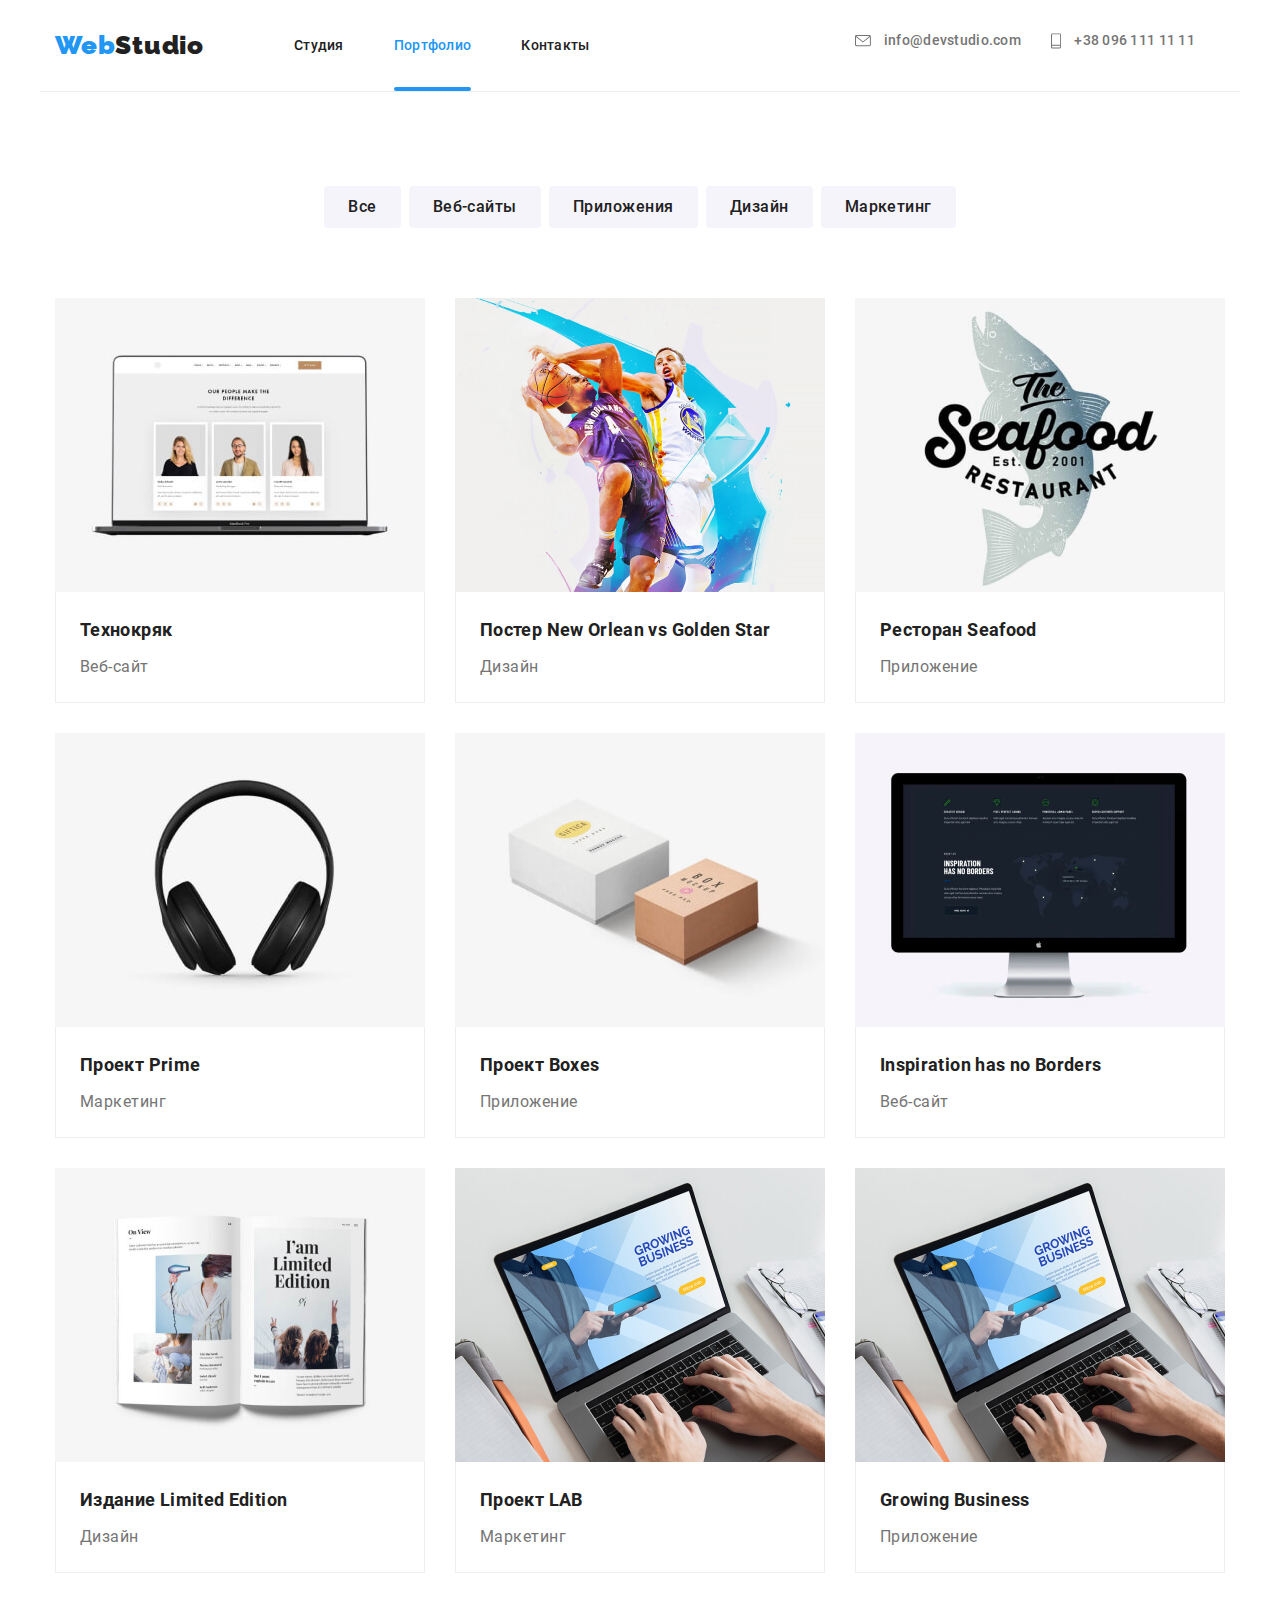
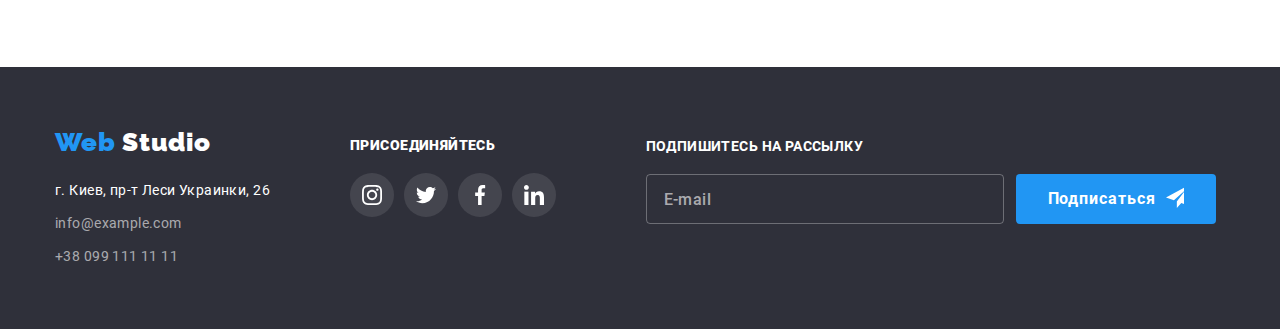
==== commit c1ea79d0: "змінив картинку героя" ====
--- a/portfolio.html
+++ b/portfolio.html
@@ -467,11 +467,36 @@
             <li class="projects-list-item">
               <a href="#" aria-label="Growing Business" class="project-link">
                 <div class="portfolio-box">
-                  <img
-                    src="./portfolioimg/app3.jpg"
-                    alt="Технокряк"
-                    width="370"
-                  />
+                  <picture>
+                    <source
+                      srcset="
+                        ./img_respons/projects/pr9-des/img.jpg    1x,
+                        ./img_respons/projects/pr9-des/img@2x.jpg 2x
+                      "
+                      media="(min-width: 1200px)"
+                    />
+                    <source
+                      srcset="
+                        ./img_respons/projects/pr9-tab/img.jpg    1x,
+                        ./img_respons/projects/pr9-tab/img@2x.jpg 2x
+                      "
+                      media="(min-width: 768px)"
+                    />
+                    <source
+                      srcset="
+                        ./img_respons/projects/pr9-mob/img.jpg    1x,
+                        ./img_respons/projects/pr9-mob/img@2x.jpg 2x
+                      "
+                      media="(max-width: 767px)"
+                    />
+
+                    <img
+                      src="./img_respons/projects/pr9-mob/img.jpg"
+                      alt="Технокряк"
+                      width="450"
+                    />
+                  </picture>
+
                   <p class="text-portfolio-box">
                     Технокряк это современная площадка распространения
                     коронавируса. Компании используют эту платформу для
--- a/css/portfolio.min.css
+++ b/css/portfolio.min.css
@@ -1,3 +1,3 @@
 @font-face{font-family:"Roboto";font-style:normal;font-weight:400;src:url("../fonts/roboto/roboto-v20-latin_cyrillic-regular.woff2") format("woff2"),url("../fonts/roboto/roboto-v20-latin_cyrillic-regular.woff") format("woff")}@font-face{font-family:"Roboto";font-style:normal;font-weight:500;src:url("../fonts/roboto/roboto-v20-latin_cyrillic-500.woff2") format("woff2"),url("../fonts/roboto/roboto-v20-latin_cyrillic-500.woff") format("woff")}@font-face{font-family:"Roboto";font-style:normal;font-weight:700;src:url("../fonts/roboto/roboto-v20-latin_cyrillic-700.woff2") format("woff2"),url("../fonts/roboto/roboto-v20-latin_cyrillic-700.woff") format("woff")}@font-face{font-family:"Roboto";font-style:normal;font-weight:900;src:url("../fonts/roboto/roboto-v20-latin_cyrillic-900.woff2") format("woff2"),url("../fonts/roboto/roboto-v20-latin_cyrillic-900.woff") format("woff")}@font-face{font-family:"Raleway";font-style:normal;font-weight:900;src:url("../fonts/raleway/raleway-v17-latin_cyrillic-900.woff2") format("woff2"),url("../fonts/raleway/raleway-v17-latin_cyrillic-900.woff") format("woff")}/*! modern-normalize v1.0.0 | MIT License | https://github.com/sindresorhus/modern-normalize */*,*::before,*::after{box-sizing:border-box}:root{tab-size:4}html{line-height:1.15;-webkit-text-size-adjust:100%}body{margin:0}body{font-family:system-ui,-apple-system,"Segoe UI",Roboto,Helvetica,Arial,sans-serif,"Apple Color Emoji","Segoe UI Emoji"}hr{height:0;color:inherit}abbr[title]{text-decoration:underline dotted}b,strong{font-weight:bolder}code,kbd,samp,pre{font-family:ui-monospace, SFMono-Regular, Consolas, "Liberation Mono", Menlo,- monospace;font-size:1em}small{font-size:80%}sub,sup{font-size:75%;line-height:0;position:relative;vertical-align:baseline}sub{bottom:-0.25em}sup{top:-0.5em}table{text-indent:0;border-color:inherit}button,input,optgroup,select,textarea{font-family:inherit;font-size:100%;line-height:1.15;margin:0}button,select{text-transform:none}button,[type="button"],[type="reset"],[type="submit"]{-webkit-appearance:button}::-moz-focus-inner{border-style:none;padding:0}:-moz-focusring{outline:1px dotted ButtonText}:-moz-ui-invalid{box-shadow:none}legend{padding:0}progress{vertical-align:baseline}::-webkit-inner-spin-button,::-webkit-outer-spin-button{height:auto}[type="search"]{-webkit-appearance:textfield;outline-offset:-2px}::-webkit-search-decoration{-webkit-appearance:none}::-webkit-file-upload-button{-webkit-appearance:button;font:inherit}summary{display:list-item}.bg-menu{display:none;position:absolute;top:100%;left:0;padding:60px 0;text-align:center;width:100%;background-color:#fff}@media (min-width: 768px){.bg-menu{position:relative;display:flex;justify-content:space-between;align-items:center;padding:0;margin-left:50px}}@media (min-width: 1200px){.bg-menu{margin-left:90px}}.bg-menu.is-open{display:block}html{box-sizing:border-box}*,*::before,*::after{box-sizing:inherit}body{font-family:Roboto, sans-serif;font-size:14px;line-height:1.714;letter-spacing:0.03em;background-color:#fff;color:#757575;margin:0px}.container{width:100%;padding-left:15px;padding-right:15px;margin-left:auto;margin-right:auto}@media (min-width: 480px){.container{width:480px}}@media (min-width: 768px){.container{width:768px}}@media (min-width: 1200px){.container{width:1200px}}.pf-container{margin-bottom:40px}@media (min-width: 768px){.pf-container{margin-bottom:0}}@media (min-width: 1200px){.pf-container{margin-bottom:50px}}@media (max-width: 479px){section{padding-top:60px;padding-bottom:60px}}@media (min-width: 480px){section{padding-top:60px;padding-bottom:60px}}@media (min-width: 1200px){section{padding-top:94px;padding-bottom:94px}}.section-title{font-weight:700;font-size:28px;line-height:1.167;letter-spacing:0.03em;text-align:center;color:#212121}@media (max-width: 479px){.section-title{padding-bottom:35px}}@media (min-width: 480px){.section-title{padding-bottom:35px}}@media (min-width: 1200px){.section-title{padding-bottom:60px;font-size:36px}}.main-text{font-weight:400;font-size:14px;line-height:1.714;letter-spacing:0.03em;color:#757575}h2,p{margin-top:0px;margin-bottom:0px}.list{list-style:none;margin:0;padding:0}img{display:block;width:100%;height:auto}.logo-header,.logo-footer,.logo-web{font-family:Raleway, sans-serif;font-style:normal;font-weight:bold;font-size:24px;line-height:1.192;letter-spacing:0.03em;text-decoration:none}@media (min-width: 1200px){.logo-header,.logo-footer,.logo-web{font-size:26px}}.logo-header{color:#212121}.logo-footer{color:#fff}.logo-web{color:#2196f3}.menu-link{display:block;margin-bottom:40px;font-style:normal;font-weight:500;font-size:14px;line-height:1.143;letter-spacing:0.02em;color:#212121;text-decoration:none;transition:color 250ms cubic-bezier(0.4, 0, 0.2, 1)}@media (max-width: 479px){.menu-link{position:relative;display:inline-block}}@media (min-width: 480px){.menu-link{position:relative;display:inline-block}}@media (min-width: 768px){.menu-link{margin-bottom:0}}.menu-link:hover,.menu-link:focus{color:#2196f3}.menu-link.current{color:#2196f3}.current::after{content:" ";position:absolute;left:0;bottom:-10px;display:block;width:100%;height:4px;border-radius:2px;color:#2196f3;background-color:#2196f3}@media (min-width: 768px){.current::after{bottom:-50px}}@media (min-width: 1200px){.current::after{bottom:-38px}}.button-list{display:flex;flex-wrap:wrap;justify-content:start}@media (min-width: 768px){.button-list{justify-content:center}}.button-list-item:not(:last-child){margin-right:8px}@media (max-width: 479px){.button-list-item:nth-child(-n+3){margin-bottom:20px}}@media (min-width: 480px){.button-list-item:nth-child(-n+3){margin-bottom:20px}}.btn-portfolio{display:inline-flex;padding:6px 22px;font-family:inherit;font-weight:500;font-size:16px;line-height:1.625;letter-spacing:0.03em;color:#212121;background-color:#f5f4fa;border-color:transparent;border-radius:4px;box-shadow:none;transition:color 250ms cubic-bezier(0.4, 0, 0.2, 1),box-shadow 250ms cubic-bezier(0.4, 0, 0.2, 1),background-color 250ms cubic-bezier(0.4, 0, 0.2, 1)}.btn-portfolio:hover,.btn-portfolio:focus{color:#fff;background-color:#2196f3;box-shadow:0px 3px 1px rgba(0,0,0,0.1),0px 1px 2px rgba(0,0,0,0.08),0px 2px 2px rgba(0,0,0,0.12)}@media (min-width: 1200px){.projects-list{display:flex;flex-wrap:wrap}}@media (min-width: 768px){.projects-list{display:flex;flex-wrap:wrap}}.projects-list-item{width:100%;box-shadow:none}@media (min-width: 1200px){.projects-list-item{margin-right:30px}}.projects-list-item:not(:last-child){margin-bottom:30px}@media (min-width: 1200px){.projects-list-item:not(:last-child){margin-bottom:0}}@media (min-width: 768px){.projects-list-item:nth-child(2n+1){margin-right:30px}}@media (min-width: 1200px){.projects-list-item:nth-child(3n){margin-right:0}}@media (min-width: 1200px){.projects-list-item:nth-child(n+4){margin-top:30px}}@media (min-width: 768px){.projects-list-item{width:calc((100% - 30px) / 2)}}@media (min-width: 1200px){.projects-list-item{width:calc((100% - 30px * 2) / 3);justify-content:center}}.projects-list-item:hover,.projects-list-item:focus{box-shadow:0px 1px 1px rgba(0,0,0,0.12),0px 4px 4px rgba(0,0,0,0.06),1px 4px 6px rgba(0,0,0,0.16)}.projects-list-item a{text-decoration:none}.project-link p,.project-link h3{padding-left:24px;padding-right:24px}.portfolio-box{position:relative;height:294px;overflow:hidden}.text-portfolio-box{padding:63px 24px;position:absolute;top:0;left:0;opacity:0;transform:translateY(100%);transition:transform 250ms cubic-bezier(0.4, 0, 0.2, 1);z-index:1;font-style:normal;font-weight:400;font-size:18px;line-height:1.56;color:#fff;background:rgba(33,150,243,0.9)}.projects-list-item:hover .text-portfolio-box{transform:translateY(0);opacity:1}.text-border{margin:0;padding-top:20px;padding-bottom:20px;border:1px solid #eeeeee;border-top:none;z-index:3}.names-pf{margin-top:0;margin-bottom:4px;font-style:normal;font-weight:700;font-size:18px;line-height:2;letter-spacing:0.02em;color:#212121}.text-pf{font-style:normal;font-weight:400;font-size:16px;line-height:1.88;letter-spacing:0.03em;color:#757575}.btn{display:inline-flex;padding:10px 32px;min-width:200px;font-family:inherit;font-weight:700;font-size:16px;line-height:1.875;letter-spacing:0.06em;border-radius:4px;color:#fff;background-color:#2196f3;border:transparent;box-shadow:none}.btn:hover,.btn:focus{color:#fff;background-color:#2196f3;box-shadow:0px 3px 1px rgba(0,0,0,0.1),0px 1px 2px rgba(0,0,0,0.08),0px 2px 2px rgba(0,0,0,0.12)}.modal .btn{justify-content:center;box-shadow:0px 4px 4px rgba(0,0,0,0.15)}.modal-button{position:absolute;top:4px;right:8px;display:inline-flex;justify-content:center;align-items:center;width:35px;height:35px;border-radius:50%;border:1px solid rgba(0,0,0,0.1);background-color:#fff;transition:fill 250ms cubic-bezier(0.4, 0, 0.2, 1)}.modal-button:hover,.modal-button:focus{fill:#2196f3;outline:none}.btn-bg{display:inline-flex;margin:0;padding:0;border:none;background-color:transparent;transition:fill 250ms cubic-bezier(0.4, 0, 0.2, 1)}.btn-bg:hover,.btn-bg:focus{fill:#2196f3}@media (min-width: 768px){.btn-bg{display:none}}.icon-close{background-size:contain;background-origin:border-box}.btn-bg .icon-menu{display:none}.btn-bg.is-open .icon-close{display:none}.btn-bg.is-open .icon-menu{display:block}.mailing-block{margin-top:20px}@media (max-width: 479px){.mailing-block .btn{margin-top:20px}}@media (min-width: 480px){.mailing-block .btn{margin-top:20px}}@media (min-width: 1200px){.mailing-block .btn{margin-top:0}}@media (min-width: 1200px){.mailing-block{display:flex}}.mailing-block .btn::after{content:" ";background-image:url("../img/icons/sendicon.svg");background-repeat:no-repeat;margin-left:10px;width:24px;height:24px}.mailing-block .btn:hover{color:#fff;background-color:#2196f3}.form{width:100%}.form-logo{position:absolute;top:50%;left:12px;transform:translateY(-50%);transition:fill 250ms cubic-bezier(0.4, 0, 0.2, 1)}.form-field:focus-within .form-logo{fill:#2196f3}.form-field{position:relative;display:flex;margin-top:30px;font-style:normal;font-weight:500;font-size:14px;line-height:1.7;letter-spacing:0.03em;color:rgba(117,117,117,0.5)}.form-field-input{width:100%;height:40px;margin:0;padding-left:40px;font:inherit;border:1px solid rgba(33,33,33,0.2);border-radius:4px;transition:border 250ms cubic-bezier(0.4, 0, 0.2, 1)}.form-field-label{position:absolute;transform:translateY(-150%);font-style:normal;font-weight:500;font-size:12px;line-height:1.17;color:#757575}.form-field-textarea{width:100%;height:96px;margin:0;padding-left:12px;font:inherit;border:1px solid rgba(33,33,33,0.2);border-radius:4px;resize:none;transition:border 250ms cubic-bezier(0.4, 0, 0.2, 1)}.form-field:focus-within .form-field-input{border:1px solid #2196f3;border-radius:4px;outline:none}.form-field-textarea::placeholder{font-family:Roboto;font-style:normal;font-weight:500;font-size:14px;line-height:1.14;letter-spacing:0.01em;color:rgba(117,117,117,0.5)}.form-field:focus-within .form-field-textarea{border:1px solid #2196f3;border-radius:4px;outline:none}.form-field-agree{position:relative;width:100%;margin-top:30px;margin-bottom:35px;padding-left:10px;padding-right:10px}@media (min-width: 1200px){.form-field-agree{display:flex;justify-content:start;align-items:center}}.form-field-agree-label{padding-left:20px;font-size:12px}@media (min-width: 1200px){.form-field-agree-label{font-size:14px;margin-right:10px}}.form-field-agree-input{position:absolute;appearance:none;-webkit-appearance:none;-moz-appearance:none}.form-field-agree .checked-icon{position:absolute;transform:translate(-20px, 4px);display:inline-block;width:16px;height:15px;border:2px solid #212121;border-radius:2px;transition:border 250ms cubic-bezier(0.4, 0, 0.2, 1)}.form-field-agree .form-field-link{font-style:normal;font-weight:500;font-size:12px;line-height:1.7;letter-spacing:0.03em;color:#2196f3}@media (min-width: 1200px){.form-field-agree .form-field-link{font-size:14px}}.form-field-agree-input:checked+.checked-icon{border-color:#2196f3;background-color:#2196f3;background-image:url(../img/check.svg);background-size:contain;background-origin:border-box}.input-mailing-block{display:inline-block;margin-right:12px;padding-left:17px;width:100%;height:50px;font-family:inherit;font-style:normal;font-weight:500;font-size:16px;line-height:1.25;letter-spacing:0.03em;color:rgba(255,255,255,0.6);background-color:transparent;border:1px solid rgba(255,255,255,0.3);border-radius:4px}.input-mailing-block::placeholder{font-style:normal;font-weight:500;font-size:16px;line-height:1.25;letter-spacing:0.03em;color:rgba(255,255,255,0.6)}.header-page{position:relative}@media (min-width: 480px){.header-page{position:relative}}.navigation{border-bottom:1px solid #ececec}@media (max-width: 479px){.navigation{padding-top:18px;padding-bottom:18px;display:flex;justify-content:space-between}}@media (min-width: 480px){.navigation{padding-top:18px;padding-bottom:18px;display:flex;justify-content:space-between}}@media (min-width: 768px){.navigation{display:flex;justify-content:space-between;align-items:center;padding-top:30px;padding-bottom:30px}}@media (max-width: 479px){.nav-list{display:block}}@media (min-width: 480px){.nav-list{display:block}}@media (min-width: 768px){.nav-list{display:flex}}.nav-list-item{position:relative}@media (min-width: 768px){.nav-list-item:not(:last-child){margin-right:50px}}@media (min-width: 1200px){.nav-list-item:not(last-child){margin-right:50px}}@media (min-width: 768px){.link-list{text-align:left}}@media (min-width: 1200px){.link-list{display:flex}}.contacts-link{font-style:normal;font-weight:500;font-size:14px;line-height:1.142;letter-spacing:0.02em;text-decoration:none;color:#757575;transition:color 250ms cubic-bezier(0.4, 0, 0.2, 1)}@media (max-width: 479px){.contacts-link{display:block;margin:20px 0}}@media (min-width: 480px){.contacts-link{display:block}}@media (min-width: 768px){.contacts-link{display:block;margin-right:0;margin-bottom:10px}}@media (min-width: 1200px){.contacts-link:not(last-child){margin-right:30px}}.contacts-link:hover,.contacts-link:focus{color:#2196f3}.mail-link{display:inline-block;vertical-align:middle;margin-right:10px;fill:currentColor}.footer{background:#2f303a}.footer-container{padding-top:60px;padding-bottom:60px}@media (min-width: 1200px){.footer-container{display:flex;justify-content:space-between;align-items:baseline;padding-top:60px;padding-bottom:60px}}@media (max-width: 479px){.footer-div{text-align:center}}@media (min-width: 480px){.footer-div{text-align:center}}@media (min-width: 1200px){.footer-div{text-align:left;margin-right:80px}}@media (min-width: 768px){.tablet-footer{display:flex;justify-content:space-around}}.join-us{font-weight:700;font-size:14px;line-height:1.143;letter-spacing:0.03em;color:#fff}@media (max-width: 479px){.join-us{padding-top:60px}}@media (min-width: 480px){.join-us{padding-top:60px}}@media (min-width: 768px){.join-us{padding-top:0}}@media (min-width: 1200px){.join-us{padding-top:10px}}.join-us-list{display:flex;margin-top:20px}@media (max-width: 479px){.join-us-list{justify-content:center}}@media (min-width: 480px){.join-us-list{justify-content:center}}.join-us-list-item{width:44px;height:44px;background-repeat:no-repeat;background-position:center;border-radius:50%;background-color:rgba(255,255,255,0.1);transition:background-color 250ms cubic-bezier(0.4, 0, 0.2, 1)}.join-us-list-item:not(:last-child){margin-right:10px}.join-us-list-item:hover,.join-us-list-item:focus{background-color:#2196f3}.mailing{font-size:14px;line-height:1.143;letter-spacing:0.03em;color:#fff}@media (max-width: 479px){.mailing{padding-top:60px;text-align:center}}@media (min-width: 480px){.mailing{width:80%;padding-top:60px;text-align:center;margin-right:auto;margin-left:auto}}@media (min-width: 1200px){.mailing{width:calc((100% - 30px) / 2);text-align:left;padding-top:0}}.item-instagram{background-image:url("../img/icons/instagramft.svg")}.item-twitter{background-image:url("../img/icons/twitterft.svg")}.item-facebook{background-image:url("../img/icons/facebookft.svg")}.item-linkin{background-image:url("../img/icons/linkedinft.svg")}.address{margin-top:20px;font-style:inherit;font-weight:400;font-size:14px;line-height:1.714;letter-spacing:0.03em;color:#fff}.address-link{display:block;font-weight:400;font-size:14px;line-height:1.714;letter-spacing:0.03em;text-decoration:none;color:rgba(255,255,255,0.6);transition:color 250ms cubic-bezier(0.4, 0, 0.2, 1)}.address-link:hover,.address-link:focus{color:#2196f3}.address p{display:inline-block;margin-bottom:9px}.address-link:not(:last-child){margin-bottom:9px}
+ monospace;font-size:1em}small{font-size:80%}sub,sup{font-size:75%;line-height:0;position:relative;vertical-align:baseline}sub{bottom:-0.25em}sup{top:-0.5em}table{text-indent:0;border-color:inherit}button,input,optgroup,select,textarea{font-family:inherit;font-size:100%;line-height:1.15;margin:0}button,select{text-transform:none}button,[type="button"],[type="reset"],[type="submit"]{-webkit-appearance:button}::-moz-focus-inner{border-style:none;padding:0}:-moz-focusring{outline:1px dotted ButtonText}:-moz-ui-invalid{box-shadow:none}legend{padding:0}progress{vertical-align:baseline}::-webkit-inner-spin-button,::-webkit-outer-spin-button{height:auto}[type="search"]{-webkit-appearance:textfield;outline-offset:-2px}::-webkit-search-decoration{-webkit-appearance:none}::-webkit-file-upload-button{-webkit-appearance:button;font:inherit}summary{display:list-item}.bg-menu{display:none;position:absolute;top:100%;left:0;padding:60px 0;text-align:center;width:100%;background-color:#fff}@media (min-width: 768px){.bg-menu{position:relative;display:flex;justify-content:space-between;align-items:center;padding:0;margin-left:50px}}@media (min-width: 1200px){.bg-menu{margin-left:90px}}.bg-menu.is-open{display:block}html{box-sizing:border-box}*,*::before,*::after{box-sizing:inherit}body{font-family:Roboto, sans-serif;font-size:14px;line-height:1.714;letter-spacing:0.03em;background-color:#fff;color:#757575;margin:0px}.container{width:100%;padding-left:15px;padding-right:15px;margin-left:auto;margin-right:auto}@media (min-width: 480px){.container{width:480px}}@media (min-width: 768px){.container{width:768px}}@media (min-width: 1200px){.container{width:1200px}}.pf-container{margin-bottom:40px}@media (min-width: 768px){.pf-container{margin-bottom:0}}@media (min-width: 1200px){.pf-container{margin-bottom:50px}}@media (max-width: 479px){section{padding-top:60px;padding-bottom:60px}}@media (min-width: 480px){section{padding-top:60px;padding-bottom:60px}}@media (min-width: 1200px){section{padding-top:94px;padding-bottom:94px}}.section-title{font-weight:700;font-size:28px;line-height:1.167;letter-spacing:0.03em;text-align:center;color:#212121}@media (max-width: 479px){.section-title{padding-bottom:35px}}@media (min-width: 480px){.section-title{padding-bottom:35px}}@media (min-width: 1200px){.section-title{padding-bottom:60px;font-size:36px}}.main-text{font-weight:400;font-size:14px;line-height:1.714;letter-spacing:0.03em;color:#757575}h2,p{margin-top:0px;margin-bottom:0px}.list{list-style:none;margin:0;padding:0}img{display:block;width:100%;height:auto}.logo-header,.logo-footer,.logo-web{font-family:Raleway, sans-serif;font-style:normal;font-weight:bold;font-size:24px;line-height:1.192;letter-spacing:0.03em;text-decoration:none}@media (min-width: 1200px){.logo-header,.logo-footer,.logo-web{font-size:26px}}.logo-header{color:#212121}.logo-footer{color:#fff}.logo-web{color:#2196f3}.menu-link{display:block;margin-bottom:40px;font-style:normal;font-weight:500;font-size:14px;line-height:1.143;letter-spacing:0.02em;color:#212121;text-decoration:none;transition:color 250ms cubic-bezier(0.4, 0, 0.2, 1)}@media (max-width: 479px){.menu-link{position:relative;display:inline-block}}@media (min-width: 480px){.menu-link{position:relative;display:inline-block}}@media (min-width: 768px){.menu-link{margin-bottom:0}}.menu-link:hover,.menu-link:focus{color:#2196f3}.menu-link.current{color:#2196f3}.current::after{content:" ";position:absolute;left:0;bottom:-10px;display:block;width:100%;height:4px;border-radius:2px;color:#2196f3;background-color:#2196f3}@media (min-width: 768px){.current::after{bottom:-50px}}@media (min-width: 1200px){.current::after{bottom:-38px}}.button-list{display:flex;flex-wrap:wrap;justify-content:start}@media (min-width: 768px){.button-list{justify-content:center}}.button-list-item:not(:last-child){margin-right:8px}@media (max-width: 479px){.button-list-item:nth-child(-n+3){margin-bottom:20px}}@media (min-width: 480px){.button-list-item:nth-child(-n+3){margin-bottom:20px}}.btn-portfolio{display:inline-flex;padding:6px 22px;font-family:inherit;font-weight:500;font-size:16px;line-height:1.625;letter-spacing:0.03em;color:#212121;background-color:#f5f4fa;border-color:transparent;border-radius:4px;box-shadow:none;transition:color 250ms cubic-bezier(0.4, 0, 0.2, 1),box-shadow 250ms cubic-bezier(0.4, 0, 0.2, 1),background-color 250ms cubic-bezier(0.4, 0, 0.2, 1)}.btn-portfolio:hover,.btn-portfolio:focus{color:#fff;background-color:#2196f3;box-shadow:0px 3px 1px rgba(0,0,0,0.1),0px 1px 2px rgba(0,0,0,0.08),0px 2px 2px rgba(0,0,0,0.12)}@media (min-width: 1200px){.projects-list{display:flex;flex-wrap:wrap}}@media (min-width: 768px){.projects-list{display:flex;flex-wrap:wrap}}.projects-list-item{width:100%;box-shadow:none}@media (min-width: 1200px){.projects-list-item{margin-right:30px}}.projects-list-item:not(:last-child){margin-bottom:30px}@media (min-width: 1200px){.projects-list-item:not(:last-child){margin-bottom:0}}@media (min-width: 768px){.projects-list-item:nth-child(2n+1){margin-right:30px}}@media (min-width: 1200px){.projects-list-item:nth-child(3n){margin-right:0}}@media (min-width: 1200px){.projects-list-item:nth-child(n+4){margin-top:30px}}@media (min-width: 768px){.projects-list-item{width:calc((100% - 30px) / 2)}}@media (min-width: 1200px){.projects-list-item{width:calc((100% - 30px * 2) / 3);justify-content:center}}.projects-list-item:hover,.projects-list-item:focus{box-shadow:0px 1px 1px rgba(0,0,0,0.12),0px 4px 4px rgba(0,0,0,0.06),1px 4px 6px rgba(0,0,0,0.16)}.projects-list-item a{text-decoration:none}.project-link p,.project-link h3{padding-left:24px;padding-right:24px}.portfolio-box{position:relative;height:auto;overflow:hidden}.text-portfolio-box{padding:63px 24px;position:absolute;top:0;left:0;opacity:0;transform:translateY(100%);transition:transform 250ms cubic-bezier(0.4, 0, 0.2, 1);z-index:1;font-style:normal;font-weight:400;font-size:18px;line-height:1.56;color:#fff;background:rgba(33,150,243,0.9)}.projects-list-item:hover .text-portfolio-box{transform:translateY(0);opacity:1}.text-border{margin:0;padding-top:20px;padding-bottom:20px;border:1px solid #eeeeee;border-top:none;z-index:3}.names-pf{margin-top:0;margin-bottom:4px;font-style:normal;font-weight:700;font-size:18px;line-height:2;letter-spacing:0.02em;color:#212121}.text-pf{font-style:normal;font-weight:400;font-size:16px;line-height:1.88;letter-spacing:0.03em;color:#757575}.btn{display:inline-flex;padding:10px 32px;min-width:200px;font-family:inherit;font-weight:700;font-size:16px;line-height:1.875;letter-spacing:0.06em;border-radius:4px;color:#fff;background-color:#2196f3;border:transparent;box-shadow:none}.btn:hover,.btn:focus{color:#fff;background-color:#2196f3;box-shadow:0px 3px 1px rgba(0,0,0,0.1),0px 1px 2px rgba(0,0,0,0.08),0px 2px 2px rgba(0,0,0,0.12)}.modal .btn{justify-content:center;box-shadow:0px 4px 4px rgba(0,0,0,0.15)}.modal-button{position:absolute;top:4px;right:8px;display:inline-flex;justify-content:center;align-items:center;width:35px;height:35px;border-radius:50%;border:1px solid rgba(0,0,0,0.1);background-color:#fff;transition:fill 250ms cubic-bezier(0.4, 0, 0.2, 1)}.modal-button:hover,.modal-button:focus{fill:#2196f3;outline:none}.btn-bg{display:inline-flex;margin:0;padding:0;border:none;background-color:transparent;transition:fill 250ms cubic-bezier(0.4, 0, 0.2, 1)}.btn-bg:hover,.btn-bg:focus{fill:#2196f3}@media (min-width: 768px){.btn-bg{display:none}}.icon-close{background-size:contain;background-origin:border-box}.btn-bg .icon-menu{display:none}.btn-bg.is-open .icon-close{display:none}.btn-bg.is-open .icon-menu{display:block}.mailing-block{margin-top:20px}@media (max-width: 479px){.mailing-block .btn{margin-top:20px}}@media (min-width: 480px){.mailing-block .btn{margin-top:20px}}@media (min-width: 1200px){.mailing-block .btn{margin-top:0}}@media (min-width: 1200px){.mailing-block{display:flex}}.mailing-block .btn::after{content:" ";background-image:url("../img/icons/sendicon.svg");background-repeat:no-repeat;margin-left:10px;width:24px;height:24px}.mailing-block .btn:hover{color:#fff;background-color:#2196f3}.form{width:100%}.form-logo{position:absolute;top:50%;left:12px;transform:translateY(-50%);transition:fill 250ms cubic-bezier(0.4, 0, 0.2, 1)}.form-field:focus-within .form-logo{fill:#2196f3}.form-field{position:relative;display:flex;margin-top:30px;font-style:normal;font-weight:500;font-size:14px;line-height:1.7;letter-spacing:0.03em;color:rgba(117,117,117,0.5)}.form-field-input{width:100%;height:40px;margin:0;padding-left:40px;font:inherit;border:1px solid rgba(33,33,33,0.2);border-radius:4px;transition:border 250ms cubic-bezier(0.4, 0, 0.2, 1)}.form-field-label{position:absolute;transform:translateY(-150%);font-style:normal;font-weight:500;font-size:12px;line-height:1.17;color:#757575}.form-field-textarea{width:100%;height:96px;margin:0;padding-left:12px;font:inherit;border:1px solid rgba(33,33,33,0.2);border-radius:4px;resize:none;transition:border 250ms cubic-bezier(0.4, 0, 0.2, 1)}.form-field:focus-within .form-field-input{border:1px solid #2196f3;border-radius:4px;outline:none}.form-field-textarea::placeholder{font-family:Roboto;font-style:normal;font-weight:500;font-size:14px;line-height:1.14;letter-spacing:0.01em;color:rgba(117,117,117,0.5)}.form-field:focus-within .form-field-textarea{border:1px solid #2196f3;border-radius:4px;outline:none}.form-field-agree{position:relative;width:100%;margin-top:30px;margin-bottom:35px;padding-left:10px;padding-right:10px}@media (min-width: 1200px){.form-field-agree{display:flex;justify-content:start;align-items:center}}.form-field-agree-label{padding-left:20px;font-size:12px}@media (min-width: 1200px){.form-field-agree-label{font-size:14px;margin-right:10px}}.form-field-agree-input{position:absolute;appearance:none;-webkit-appearance:none;-moz-appearance:none}.form-field-agree .checked-icon{position:absolute;transform:translate(-20px, 4px);display:inline-block;width:16px;height:15px;border:2px solid #212121;border-radius:2px;transition:border 250ms cubic-bezier(0.4, 0, 0.2, 1)}.form-field-agree .form-field-link{font-style:normal;font-weight:500;font-size:12px;line-height:1.7;letter-spacing:0.03em;color:#2196f3}@media (min-width: 1200px){.form-field-agree .form-field-link{font-size:14px}}.form-field-agree-input:checked+.checked-icon{border-color:#2196f3;background-color:#2196f3;background-image:url(../img/check.svg);background-size:contain;background-origin:border-box}.input-mailing-block{display:inline-block;margin-right:12px;padding-left:17px;width:100%;height:50px;font-family:inherit;font-style:normal;font-weight:500;font-size:16px;line-height:1.25;letter-spacing:0.03em;color:rgba(255,255,255,0.6);background-color:transparent;border:1px solid rgba(255,255,255,0.3);border-radius:4px}.input-mailing-block::placeholder{font-style:normal;font-weight:500;font-size:16px;line-height:1.25;letter-spacing:0.03em;color:rgba(255,255,255,0.6)}.header-page{position:relative}@media (min-width: 480px){.header-page{position:relative}}.navigation{border-bottom:1px solid #ececec}@media (max-width: 479px){.navigation{padding-top:18px;padding-bottom:18px;display:flex;justify-content:space-between}}@media (min-width: 480px){.navigation{padding-top:18px;padding-bottom:18px;display:flex;justify-content:space-between}}@media (min-width: 768px){.navigation{display:flex;justify-content:space-between;align-items:center;padding-top:30px;padding-bottom:30px}}@media (max-width: 479px){.nav-list{display:block}}@media (min-width: 480px){.nav-list{display:block}}@media (min-width: 768px){.nav-list{display:flex}}.nav-list-item{position:relative}@media (min-width: 768px){.nav-list-item:not(:last-child){margin-right:50px}}@media (min-width: 1200px){.nav-list-item:not(last-child){margin-right:50px}}@media (min-width: 768px){.link-list{text-align:left}}@media (min-width: 1200px){.link-list{display:flex}}.contacts-link{font-style:normal;font-weight:500;font-size:14px;line-height:1.142;letter-spacing:0.02em;text-decoration:none;color:#757575;transition:color 250ms cubic-bezier(0.4, 0, 0.2, 1)}@media (max-width: 479px){.contacts-link{display:block;margin:20px 0}}@media (min-width: 480px){.contacts-link{display:block}}@media (min-width: 768px){.contacts-link{display:block;margin-right:0;margin-bottom:10px}}@media (min-width: 1200px){.contacts-link:not(last-child){margin-right:30px}}.contacts-link:hover,.contacts-link:focus{color:#2196f3}.mail-link{display:inline-block;vertical-align:middle;margin-right:10px;fill:currentColor}.footer{background:#2f303a}.footer-container{padding-top:60px;padding-bottom:60px}@media (min-width: 1200px){.footer-container{display:flex;justify-content:space-between;align-items:baseline;padding-top:60px;padding-bottom:60px}}@media (max-width: 479px){.footer-div{text-align:center}}@media (min-width: 480px){.footer-div{text-align:center}}@media (min-width: 1200px){.footer-div{text-align:left;margin-right:80px}}@media (min-width: 768px){.tablet-footer{display:flex;justify-content:space-around}}.join-us{font-weight:700;font-size:14px;line-height:1.143;letter-spacing:0.03em;color:#fff}@media (max-width: 479px){.join-us{padding-top:60px}}@media (min-width: 480px){.join-us{padding-top:60px}}@media (min-width: 768px){.join-us{padding-top:0}}@media (min-width: 1200px){.join-us{padding-top:10px}}.join-us-list{display:flex;margin-top:20px}@media (max-width: 479px){.join-us-list{justify-content:center}}@media (min-width: 480px){.join-us-list{justify-content:center}}.join-us-list-item{width:44px;height:44px;background-repeat:no-repeat;background-position:center;border-radius:50%;background-color:rgba(255,255,255,0.1);transition:background-color 250ms cubic-bezier(0.4, 0, 0.2, 1)}.join-us-list-item:not(:last-child){margin-right:10px}.join-us-list-item:hover,.join-us-list-item:focus{background-color:#2196f3}.mailing{font-size:14px;line-height:1.143;letter-spacing:0.03em;color:#fff}@media (max-width: 479px){.mailing{padding-top:60px;text-align:center}}@media (min-width: 480px){.mailing{width:80%;padding-top:60px;text-align:center;margin-right:auto;margin-left:auto}}@media (min-width: 1200px){.mailing{width:calc((100% - 30px) / 2);text-align:left;padding-top:0}}.item-instagram{background-image:url("../img/icons/instagramft.svg")}.item-twitter{background-image:url("../img/icons/twitterft.svg")}.item-facebook{background-image:url("../img/icons/facebookft.svg")}.item-linkin{background-image:url("../img/icons/linkedinft.svg")}.address{margin-top:20px;font-style:inherit;font-weight:400;font-size:14px;line-height:1.714;letter-spacing:0.03em;color:#fff}.address-link{display:block;font-weight:400;font-size:14px;line-height:1.714;letter-spacing:0.03em;text-decoration:none;color:rgba(255,255,255,0.6);transition:color 250ms cubic-bezier(0.4, 0, 0.2, 1)}.address-link:hover,.address-link:focus{color:#2196f3}.address p{display:inline-block;margin-bottom:9px}.address-link:not(:last-child){margin-bottom:9px}
 /*# sourceMappingURL=portfolio.min.css.map */